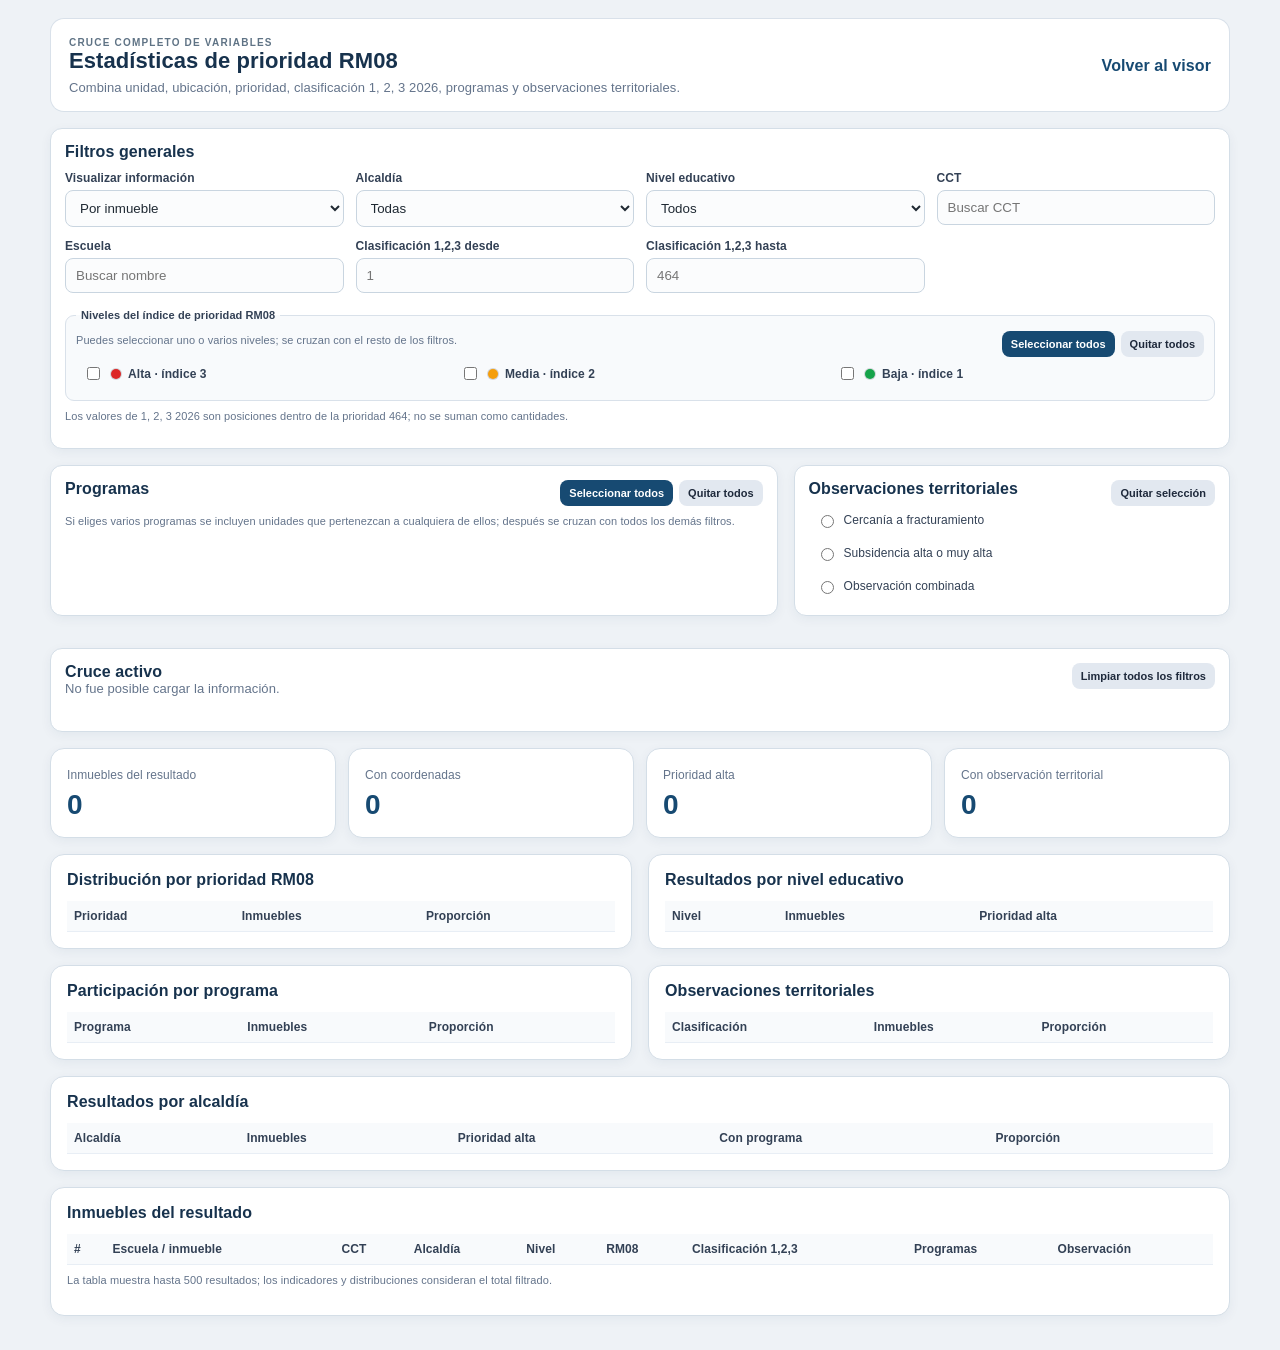
==== estadisticas.html @ 89cff3e4 "Visor_Indice_Prioridad_RM08_Infraestructura_CDMX" ====
<!doctype html>
<html lang="es">
<head>
  <meta charset="utf-8">
  <meta name="viewport" content="width=device-width, initial-scale=1">
  <title>Estadísticas | Prioridad de atención RM08</title>
  <link rel="stylesheet" href="style.css?v=20260831-rm08">
</head>
<body class="stats-page">
  <main class="stats-container">
    <header class="stats-header">
      <div><span class="eyebrow">Cruce completo de variables</span><h1>Estadísticas de prioridad RM08</h1><p>Combina unidad, ubicación, prioridad, clasificación 1, 2, 3 2026, programas y observaciones territoriales.</p></div>
      <a href="index.html">Volver al visor</a>
    </header>

    <section class="stats-filter-panel">
      <h2>Filtros generales</h2>
      <div class="stats-filter-grid">
        <div><label for="stViewMode">Visualizar información</label><select id="stViewMode"><option value="inmueble">Por inmueble</option><option value="cct">Por CCT</option></select></div>
        <div><label for="stAlcaldia">Alcaldía</label><select id="stAlcaldia"><option value="">Todas</option></select></div>
        <div><label for="stNivel">Nivel educativo</label><select id="stNivel"><option value="">Todos</option></select></div>
        <div><label for="stCCT">CCT</label><input id="stCCT" type="search" placeholder="Buscar CCT"></div>
        <div><label for="stNombre">Escuela</label><input id="stNombre" type="search" placeholder="Buscar nombre"></div>
        <div><label for="stRankMin">Clasificación 1,2,3 desde</label><input id="stRankMin" type="number" min="1" max="464" placeholder="1"></div>
        <div><label for="stRankMax">Clasificación 1,2,3 hasta</label><input id="stRankMax" type="number" min="1" max="464" placeholder="464"></div>
      </div>
      <fieldset class="priority-fieldset stats-priority-fieldset">
        <legend>Niveles del índice de prioridad RM08</legend>
        <div class="stats-panel-head"><p class="stats-help">Puedes seleccionar uno o varios niveles; se cruzan con el resto de los filtros.</p><div class="stats-mini-actions"><button id="stAllPriorities" type="button">Seleccionar todos</button><button id="stClearPriorities" type="button" class="secondary">Quitar todos</button></div></div>
        <div id="stPriorityFilters" class="priority-filter-grid stats-priority-grid">
          <label><input type="checkbox" value="ALTA"><span><i class="priority-dot dot-alta"></i>Alta · índice 3</span></label>
          <label><input type="checkbox" value="MEDIA"><span><i class="priority-dot dot-media"></i>Media · índice 2</span></label>
          <label><input type="checkbox" value="BAJA"><span><i class="priority-dot dot-baja"></i>Baja · índice 1</span></label>
        </div>
      </fieldset>
      <p class="stats-help">Los valores de 1, 2, 3 2026 son posiciones dentro de la prioridad 464; no se suman como cantidades.</p>
    </section>

    <section class="stats-theme-grid">
      <div class="stats-filter-panel">
        <div class="stats-panel-head"><h2>Programas</h2><div class="stats-mini-actions"><button id="stAllPrograms" type="button">Seleccionar todos</button><button id="stClearPrograms" type="button" class="secondary">Quitar todos</button></div></div>
        <p class="stats-help">Si eliges varios programas se incluyen unidades que pertenezcan a cualquiera de ellos; después se cruzan con todos los demás filtros.</p>
        <div id="stPrograms" class="stats-check-grid"></div>
      </div>
      <div class="stats-filter-panel">
        <div class="stats-panel-head"><h2>Observaciones territoriales</h2><button id="stClearRisk" type="button" class="secondary">Quitar selección</button></div>
        <div class="stats-risk-list">
          <label><input type="radio" name="stRisk" value="obs_fractura"><span>Cercanía a fracturamiento</span></label>
          <label><input type="radio" name="stRisk" value="obs_subsidencia"><span>Subsidencia alta o muy alta</span></label>
          <label><input type="radio" name="stRisk" value="obs_combinada"><span>Observación combinada</span></label>
        </div>
      </div>
    </section>

    <section class="stats-filter-panel">
      <div class="stats-panel-head"><div><h2>Cruce activo</h2><p id="statsContext" class="stats-context">Sin filtros temáticos.</p></div><button id="stLimpiar" type="button" class="secondary">Limpiar todos los filtros</button></div>
      <div id="statsTags" class="popup-flags"></div>
    </section>

    <section class="cards">
      <div class="card"><span id="stTotalLabel">Inmuebles del resultado</span><strong id="stTotal">0</strong></div>
      <div class="card"><span>Con coordenadas</span><strong id="stMapped">0</strong></div>
      <div class="card"><span>Prioridad alta</span><strong id="stHigh">0</strong></div>
      <div class="card"><span>Con observación territorial</span><strong id="stTerritorial">0</strong></div>
    </section>

    <section class="grid-two">
      <div class="table-panel"><h2>Distribución por prioridad RM08</h2><table><thead><tr><th>Prioridad</th><th id="stDistributionUnit">Inmuebles</th><th>Proporción</th></tr></thead><tbody id="tablaDistribucion"></tbody></table></div>
      <div class="table-panel"><h2>Resultados por nivel educativo</h2><table><thead><tr><th>Nivel</th><th id="stLevelUnit">Inmuebles</th><th>Prioridad alta</th></tr></thead><tbody id="tablaNivel"></tbody></table></div>
    </section>
    <section class="grid-two">
      <div class="table-panel"><h2>Participación por programa</h2><table><thead><tr><th>Programa</th><th id="stProgramUnit">Inmuebles</th><th>Proporción</th></tr></thead><tbody id="tablaProgramas"></tbody></table></div>
      <div class="table-panel"><h2>Observaciones territoriales</h2><table><thead><tr><th>Clasificación</th><th id="stRiskUnit">Inmuebles</th><th>Proporción</th></tr></thead><tbody id="tablaRiesgos"></tbody></table></div>
    </section>
    <section class="table-panel"><h2>Resultados por alcaldía</h2><table><thead><tr><th>Alcaldía</th><th id="stAlcaldiaUnit">Inmuebles</th><th>Prioridad alta</th><th>Con programa</th><th>Proporción</th></tr></thead><tbody id="tablaAlcaldia"></tbody></table></section>
    <section class="table-panel"><h2 id="stRankingTitle">Inmuebles del resultado</h2><table><thead><tr><th>#</th><th>Escuela / inmueble</th><th>CCT</th><th>Alcaldía</th><th>Nivel</th><th>RM08</th><th>Clasificación 1,2,3</th><th>Programas</th><th>Observación</th></tr></thead><tbody id="tablaRanking"></tbody></table><p class="stats-table-note">La tabla muestra hasta 500 resultados; los indicadores y distribuciones consideran el total filtrado.</p></section>
  </main>
  <script src="estadisticas.js?v=20260831-rm08"></script>
</body>
</html>
---- style.css ----
:root{
  --bg:#eef2f6;
  --panel:#ffffff;
  --text:#1f2933;
  --muted:#64748b;
  --border:#d9e1ea;
  --primary:#174a72;
  --primary-dark:#0f3554;
  --shadow:0 8px 24px rgba(15,23,42,.12);
}

*{box-sizing:border-box}

body{margin:0;font-family:Inter,"Segoe UI",Roboto,Arial,sans-serif;color:var(--text);background:var(--bg);letter-spacing:.005em}

.topbar{min-height:88px;padding:14px 24px;background:linear-gradient(135deg,#fff 0%,#f5f8fb 100%);border-bottom:1px solid #cbd7e3;display:flex;justify-content:space-between;align-items:center;gap:22px;z-index:1000;position:relative;box-shadow:0 2px 10px rgba(15,53,84,.06)}
.topbar h1{margin:2px 0 0;font-size:21px;font-weight:750;color:#123958;letter-spacing:-.015em}
.topbar p{margin:5px 0 0;font-size:12.5px;color:#52677a;max-width:800px;line-height:1.45}
.topbar a{color:var(--primary);text-decoration:none;font-size:14px;font-weight:700;border:1px solid var(--border);border-radius:8px;padding:8px 12px;background:#fff}

.layout{height:calc(100vh - 88px);display:grid;grid-template-columns:340px 1fr;transition:grid-template-columns .2s ease}
.layout.sidebar-collapsed{grid-template-columns:0 1fr}
.sidebar{overflow:auto;padding:14px;border-right:1px solid var(--border);background:#eef3f7;transition:transform .2s ease;z-index:900}
.layout.sidebar-collapsed .sidebar{transform:translateX(-100%);padding:0;border-right:0;overflow:hidden}

.sidebar-head{display:flex;justify-content:space-between;align-items:center;margin-bottom:12px;color:#17324d;font-size:14px}
.icon-button{width:30px;height:30px;padding:0;border-radius:8px;background:#dce7f0;color:#17324d;font-size:20px;line-height:1}
.icon-button:hover{background:#cbd9e5}
.show-sidebar{position:absolute;left:12px;top:90px;z-index:950;background:#fff;color:#17324d;border:1px solid var(--border);box-shadow:var(--shadow)}
.hidden{display:none!important}

.panel{background:var(--panel);border:1px solid var(--border);border-radius:12px;padding:14px;margin-bottom:14px;box-shadow:0 1px 3px rgba(15,23,42,.04)}
.panel h2{margin:0 0 12px;font-size:15px;color:#17324d}
label{display:block;margin:11px 0 5px;font-size:12px;font-weight:700;color:#334155}
select,input{width:100%;padding:9px 10px;border:1px solid var(--border);border-radius:8px;background:#fff;color:var(--text)}
button{border:0;border-radius:8px;padding:9px 12px;background:var(--primary);color:#fff;font-weight:700;cursor:pointer}
button:hover{background:var(--primary-dark)}
button.secondary{background:#e2e8f0;color:#1e293b}
.buttons{display:flex;gap:8px;margin-top:12px}.buttons button{flex:1}
.hint{margin:0 0 10px;color:var(--muted);font-size:12px;line-height:1.35}

.checklist{max-height:265px;overflow:auto;border:1px solid var(--border);border-radius:8px;padding:8px}
.checklist label{display:flex;align-items:center;gap:8px;margin:0;padding:7px 4px;font-weight:400;font-size:13px;border-bottom:1px solid #eef2f7}
.checklist label:last-child{border-bottom:0}.checklist input{width:auto}

.collapse-title{width:100%;display:flex;justify-content:space-between;align-items:center;background:#f8fafc;color:#17324d;border:1px solid var(--border);padding:10px 12px}
.collapse-title:hover{background:#eef3f7}
.collapsible-body{padding-top:12px}
.inline-check{display:flex;align-items:center;gap:8px;margin:8px 0;font-size:13px;font-weight:500}.inline-check input{width:auto}

.kpis{display:grid;grid-template-columns:repeat(3,1fr);gap:8px}
.kpis div{border:1px solid var(--border);border-radius:10px;padding:8px;text-align:center;background:#f8fafc}
.kpis strong{display:block;font-size:20px;color:var(--primary)}.kpis span{font-size:11px;color:var(--muted)}

.maparea{position:relative;min-width:0;overflow:hidden}#map{height:100%;width:100%}
.legend{position:absolute;left:14px;bottom:18px;background:#fff;border:1px solid var(--border);border-radius:10px;padding:10px;box-shadow:var(--shadow);z-index:800;min-width:190px;font-size:12px}
.extra-legend{bottom:188px;min-width:210px}
.legend-head{display:flex;align-items:center;justify-content:space-between;gap:10px;margin-bottom:8px}.legend button{width:24px;height:24px;padding:0;line-height:24px;border-radius:6px}
.swatch{display:inline-block;width:12px;height:12px;border-radius:50%;margin-right:7px;border:1px solid rgba(0,0,0,.18)}.swatch.square{border-radius:2px}
.c-muy-baja{background:#2ca25f}.c-baja{background:#a1d99b}.c-media{background:#ffd166}.c-alta{background:#f97316}.c-muy-alta{background:#dc2626}
.s-muy-bajo{background:#006837}.s-bajo{background:#78c679}.s-medio{background:#ffd166}.s-alto{background:#f97316}.s-muy-alto{background:#dc2626}

.detail-panel{position:absolute;right:16px;top:16px;width:360px;max-width:calc(100% - 32px);max-height:calc(100% - 32px);overflow:auto;background:#fff;border:1px solid var(--border);border-radius:14px;padding:16px;box-shadow:var(--shadow);z-index:850;transform:translateX(410px);transition:.22s ease}.detail-panel.open{transform:translateX(0)}
.detail-panel .close{position:absolute;right:10px;top:10px;width:28px;height:28px;padding:0;background:#e2e8f0;color:#1e293b}.detail-panel h2{font-size:17px;margin:4px 34px 12px 0;color:#17324d}
.detail-content dl{display:grid;grid-template-columns:120px 1fr;gap:7px 10px;margin:0 0 14px;font-size:13px}.detail-content dt{font-weight:700;color:#334155}.detail-content dd{margin:0;color:#1f2933}.detail-content h3{font-size:14px;margin:14px 0 6px;color:#17324d}.detail-content p{font-size:13px;line-height:1.4;margin:0 0 8px}
.badge{display:inline-block;padding:4px 8px;border-radius:999px;font-size:12px;font-weight:700;color:#172033}.badge.muy-baja{background:#c7e9d0}.badge.baja{background:#d9f0d3}.badge.media{background:#fff1b8}.badge.alta{background:#fed7aa}.badge.muy-alta{background:#fecaca}
.need-list{margin:8px 0 0;padding-left:18px;font-size:13px}.need-list li{margin:4px 0}
.popup-title{font-weight:700;color:#17324d;margin-bottom:4px}.popup-meta{font-size:12px;color:#475569}.popup-details{margin-top:8px;font-size:12px}
.summary-marker{border-radius:50%;background:rgba(31,78,121,.88);color:#fff;display:flex;align-items:center;justify-content:center;border:2px solid #fff;box-shadow:0 2px 8px rgba(15,23,42,.25);font-weight:700}
.fracture-tooltip{font-size:12px;color:#17324d;font-weight:700;background:#fff;border:1px solid var(--border);box-shadow:0 2px 8px rgba(15,23,42,.12)}
.leaflet-control-layers{border-radius:10px!important;border:1px solid var(--border)!important;box-shadow:var(--shadow)!important;margin-bottom:18px!important;margin-right:18px!important}

.stats-page{min-height:100vh;padding:18px}.stats-container{max-width:1180px;margin:0 auto}.stats-header{background:#fff;border:1px solid var(--border);border-radius:14px;padding:18px;margin-bottom:16px;display:flex;justify-content:space-between;gap:14px;align-items:center}.stats-header h1{margin:0;font-size:22px;color:#17324d}.stats-header p{margin:6px 0 0;color:var(--muted);font-size:13px}.stats-header a{color:var(--primary);font-weight:700;text-decoration:none}.cards{display:grid;grid-template-columns:repeat(4,1fr);gap:12px;margin-bottom:16px}.card{background:#fff;border:1px solid var(--border);border-radius:14px;padding:16px}.card span{font-size:12px;color:var(--muted)}.card strong{display:block;font-size:28px;color:var(--primary);margin-top:6px}.grid-two{display:grid;grid-template-columns:1fr 1fr;gap:16px}.table-panel{background:#fff;border:1px solid var(--border);border-radius:14px;padding:16px;margin-bottom:16px;overflow:auto}.table-panel h2{margin:0 0 12px;font-size:16px;color:#17324d}table{width:100%;border-collapse:collapse;font-size:13px}th,td{border-bottom:1px solid #e8eef5;padding:8px 7px;text-align:left}th{color:#334155;background:#f8fafc;font-size:12px}.bar{height:10px;background:#e2e8f0;border-radius:999px;overflow:hidden;min-width:80px}.bar span{display:block;height:100%;background:#1f4e79}

@media (max-width:900px){
  .topbar{height:auto;min-height:72px;align-items:flex-start;flex-direction:column}.layout{height:auto;grid-template-columns:1fr}.layout.sidebar-collapsed{grid-template-columns:1fr}.layout.sidebar-collapsed .sidebar{display:none}.sidebar{max-height:none;border-right:0;border-bottom:1px solid var(--border)}.show-sidebar{top:96px}.maparea{height:70vh}.detail-panel{width:auto;left:12px;right:12px;top:auto;bottom:12px;max-height:58%;transform:translateY(110%)}.detail-panel.open{transform:translateY(0)}.legend{left:10px;bottom:10px}.extra-legend{bottom:180px}.cards,.grid-two{grid-template-columns:1fr}
}
.mode-button{width:100%;margin-top:8px;background:#e2e8f0;color:#17324d}.mode-button.active{background:var(--primary);color:#fff}.soft-rule{border:0;border-top:1px solid var(--border);margin:10px 0}.dynamic-kpis{grid-template-columns:repeat(2,1fr)}.popup-flags{margin-top:7px}.mini-tag{display:inline-block;padding:3px 6px;border-radius:999px;font-size:10px;font-weight:700;margin-right:4px}.mini-tag.blue{background:#dbeafe;color:#1d4ed8}.mini-tag.purple{background:#ede9fe;color:#6d28d9}.detail-tabs{display:flex;gap:5px;flex-wrap:wrap;margin-bottom:12px}.tab-btn{padding:7px 9px;background:#e2e8f0;color:#334155;font-size:11px}.tab-btn.active{background:var(--primary);color:#fff}.tab-pane{display:none}.tab-pane.active{display:block}.info-card{border:1px solid var(--border);border-radius:10px;padding:10px;margin:8px 0}.info-card h3{margin-top:0}.blue-card{border-left:4px solid #2563eb}.purple-card{border-left:4px solid #7c3aed}.muted-box,.method-note{background:#f8fafc;border:1px solid var(--border);border-radius:8px;padding:9px;color:var(--muted)}
.nested-filter{margin:6px 0 10px 26px;padding:8px 10px;border-left:3px solid #dbeafe;background:#f8fafc;border-radius:6px}.nested-filter label{margin-top:0}.download-list{display:grid;gap:8px}.download-list a{display:block;padding:9px 10px;border:1px solid var(--border);border-radius:8px;text-decoration:none;color:var(--primary);font-size:12px;font-weight:700;background:#f8fafc}.download-list a:hover{background:#eaf2f8}.observation-card{margin:10px 0;padding:11px;border-left:4px solid #c2410c;background:#fff7ed;border-radius:8px;font-size:13px;line-height:1.45}.observation-card p{margin:5px 0 0}.observation-card.reinforced{border-left-color:#7c3aed;background:#f5f3ff}.summary-marker{cursor:pointer}.stats-filter-panel{background:#fff;border:1px solid var(--border);border-radius:12px;padding:14px;margin:16px 0;box-shadow:0 1px 3px rgba(15,23,42,.04)}.stats-filter-grid{display:grid;grid-template-columns:repeat(4,minmax(160px,1fr));gap:12px}.stats-filter-grid label{margin-top:0}.stats-actions{display:flex;align-items:end;gap:8px}.stats-context{margin:0 0 14px;color:var(--muted);font-size:13px}.empty-row{text-align:center;color:var(--muted);padding:18px!important}@media(max-width:900px){.stats-filter-grid{grid-template-columns:1fr 1fr}}@media(max-width:600px){.stats-filter-grid{grid-template-columns:1fr}}

/* Señales de necesidades que coinciden con apoyos previos */
.mini-tag.warning{background:#fff3cd;color:#8a4b08;border:1px solid #f4c15d}
.support-warning{margin:12px 0;padding:12px;border:1px solid #f4c15d;border-left:5px solid #d97706;border-radius:9px;background:#fff8e6;color:#713f12;font-size:12px;line-height:1.45}
.support-warning p{margin:6px 0}.support-warning ul{margin:7px 0 0;padding-left:18px}
.need-list li{display:flex;align-items:flex-start;justify-content:space-between;gap:10px}
.need-list li.need-with-support{padding:8px;border-radius:7px;background:#fff8e6;border:1px solid #f7d58a}
.support-signal{display:inline-block;flex:0 0 auto;padding:3px 6px;border-radius:999px;background:#fef3c7;color:#92400e;font-size:10px;font-weight:700;white-space:nowrap}
@media(max-width:600px){.need-list li{display:block}.support-signal{margin-top:5px;white-space:normal}}

.mini-tag.teal{background:#ccfbf1;color:#115e59}
.mini-tag.gold{background:#fef3c7;color:#854d0e}
.teal-card{border-left-color:#0f766e}
.gold-card{border-left-color:#ca8a04}
.compact-support{padding:8px 10px;margin:8px 0}

.submenu-clear{
  width:100%;
  margin-top:10px;
  padding:8px 10px;
  border:1px solid #cbd5e1;
  border-radius:8px;
  background:#f8fafc;
  color:#334155;
  font-size:12px;
  font-weight:700;
}
.submenu-clear:hover{
  background:#e2e8f0;
  color:#0f172a;
}


/* Ajustes institucionales de presentación */
.brand-block{display:flex;flex-direction:column;min-width:0}
.eyebrow,.panel-kicker{display:block;color:#5f7385;font-size:10px;font-weight:800;letter-spacing:.12em;text-transform:uppercase}
.topbar nav a{display:inline-flex;align-items:center;min-height:38px;padding:0 14px;border:1px solid #b9c9d8;border-radius:9px;background:#fff;box-shadow:0 1px 2px rgba(15,53,84,.04);transition:.18s ease}
.topbar nav a:hover{border-color:var(--primary);background:#f2f7fb;transform:translateY(-1px)}
.sidebar{background:#f7f9fb}
.sidebar-head{min-height:58px;padding:11px 14px;background:#fff;border-bottom:1px solid #dbe3eb}
.sidebar-head strong{display:block;margin-top:2px;color:#173b58;font-size:14px}
.panel{margin:10px;border-color:#d8e1ea;border-radius:11px;background:#fff;box-shadow:0 1px 3px rgba(15,53,84,.035)}
.panel h2{color:#183e5d;letter-spacing:.005em}
.panel label{color:#405467}
input,select{border-color:#c9d5e0;background:#fbfcfd;transition:border-color .16s,box-shadow .16s}
input:focus,select:focus{outline:none;border-color:#4f7da1;box-shadow:0 0 0 3px rgba(23,74,114,.12);background:#fff}
button{transition:background .16s,border-color .16s,transform .16s,box-shadow .16s}
button:hover{transform:translateY(-1px)}
#btnAplicar,.mode-button.active{box-shadow:0 3px 8px rgba(23,74,114,.18)}
#map{background:#dfe8ef}
.legend{border:1px solid #cbd7e3;box-shadow:0 8px 24px rgba(15,53,84,.13);backdrop-filter:blur(3px)}
.detail-panel{border-left:1px solid #cbd7e3;box-shadow:-10px 0 28px rgba(15,53,84,.13)}
.detail-panel h2{color:#143c5c}
.info-card,.observation-card,.muted-box{box-shadow:0 1px 2px rgba(15,53,84,.035)}
.card,.table-panel,.stats-filter-panel{border-color:#d4dee7;box-shadow:0 3px 12px rgba(15,53,84,.055)}
.stats-header{padding-bottom:16px;border-bottom:1px solid #d7e0e9}
@media(max-width:900px){.topbar{padding:12px 16px}.topbar nav{width:100%}.topbar nav a{justify-content:center;width:100%}}

.problematica-block{margin-top:12px;padding:12px;border-left:4px solid #b91c1c;background:#fff7f7;border-radius:8px}.problematica-block h4{margin:0 0 6px;color:#991b1b;font-size:13px}.problematica-block p{margin:0;line-height:1.5}.red-card{border-left:4px solid #b91c1c}.mini-tag.red{background:#fee2e2;color:#991b1b}


/* Ajustes de interacción: filtros automáticos y controles de zoom */
.buttons.single-action{display:block}
.buttons.single-action .secondary{width:100%}
.leaflet-top.leaflet-right{top:12px;right:12px}
.leaflet-right .leaflet-control-zoom{margin-right:0;margin-top:0;border:1px solid var(--border);border-radius:10px;box-shadow:var(--shadow)}
.leaflet-control-zoom a{color:#17324d!important;background:#fff!important}
.leaflet-control-zoom a:hover{background:#eef4f8!important}
@media(max-width:900px){.leaflet-top.leaflet-right{top:10px;right:10px}}

/* Selección múltiple y cruces temáticos */
.section-actions{display:grid;grid-template-columns:1fr 1fr;gap:7px;margin:9px 0}
.compact-action{padding:7px 8px;font-size:11px;border:1px solid var(--primary)}
.secondary-action{background:#f8fafc;color:#334155;border-color:#cbd5e1}
.secondary-action:hover{background:#e2e8f0;color:#0f172a}
.theme-checklist{display:grid;gap:2px}
.theme-checklist .inline-check{padding:6px 7px;margin:0;border-radius:7px}
.theme-checklist .inline-check:hover{background:#f1f5f9}
.cross-summary{margin:0 0 10px;padding:8px 9px;border-left:3px solid #1f4e79;background:#f2f7fb;border-radius:6px;color:#405467;font-size:11px;line-height:1.4}
.map-status{position:absolute;left:50%;top:18px;z-index:1000;transform:translateX(-50%);padding:10px 14px;border:1px solid #cbd7e3;border-radius:9px;background:rgba(255,255,255,.96);box-shadow:var(--shadow);color:#17324d;font-size:12px;font-weight:700}
.map-status.error{border-color:#fecaca;background:#fff7f7;color:#991b1b}
.info-card dd{overflow-wrap:anywhere}
.legend-body-truncated{max-height:250px;overflow:auto}
@media(max-width:600px){.section-actions{grid-template-columns:1fr}}

/* Notas técnicas, registros CCT y cruces estadísticos */
.technical-layer-block{margin:10px 0;padding:9px 10px;border:1px solid #dbe4ec;border-radius:9px;background:#f8fafc}
.technical-layer-block .inline-check{margin:0}
.technical-note{margin-top:7px;color:#52677a;font-size:11px;line-height:1.45}
.technical-note summary{cursor:pointer;color:#174a72;font-weight:750}
.technical-note p{margin:7px 0 0}
.view-mode-switch{display:grid;grid-template-columns:1fr 1fr;gap:6px;margin:8px 0 12px;padding:4px;border:1px solid #cad6e1;border-radius:9px;background:#eef3f7}
.view-mode-switch label{margin:0;cursor:pointer}
.view-mode-switch input{position:absolute;opacity:0;pointer-events:none}
.view-mode-switch span{display:block;padding:8px 6px;border-radius:6px;text-align:center;color:#52677a;font-size:11px;font-weight:750;transition:.16s ease}
.view-mode-switch input:checked+span{background:#174a72;color:#fff;box-shadow:0 2px 6px rgba(23,74,114,.2)}
.view-mode-switch input:focus-visible+span{outline:3px solid rgba(23,74,114,.2)}
.school-records{margin-top:14px}.records-scroll{overflow:auto;border:1px solid var(--border);border-radius:8px}.school-records table{min-width:470px;font-size:11px}.school-records th,.school-records td{padding:6px}
.stats-theme-grid{display:grid;grid-template-columns:1.25fr .75fr;gap:16px}.stats-theme-grid .stats-filter-panel{margin:0 0 16px}
.stats-filter-panel h2{margin:0 0 10px;font-size:16px;color:#17324d}.stats-panel-head{display:flex;align-items:flex-start;justify-content:space-between;gap:14px}.stats-panel-head h2{margin:0}
.stats-mini-actions{display:flex;gap:6px;flex-wrap:wrap;justify-content:flex-end}.stats-mini-actions button,.stats-panel-head>button{padding:7px 9px;font-size:11px}
.stats-help,.stats-table-note{margin:8px 0 10px;color:var(--muted);font-size:11px;line-height:1.4}
.stats-check-grid{display:grid;grid-template-columns:repeat(2,minmax(150px,1fr));gap:3px 9px;max-height:290px;overflow:auto;padding:4px}
.stats-check-grid label,.stats-risk-grid label{display:flex;align-items:flex-start;gap:7px;margin:0;padding:6px;border-radius:7px;font-weight:500;line-height:1.3}
.stats-check-grid label:hover,.stats-risk-grid label:hover{background:#f1f5f9}.stats-check-grid input,.stats-risk-grid input{width:auto;margin-top:2px}
.stats-risk-grid{display:grid;grid-template-columns:repeat(3,1fr);gap:8px;margin-top:10px}.stats-full-actions{display:flex;justify-content:flex-end;margin-top:12px}.stats-full-actions button{min-width:210px}
@media(max-width:900px){.stats-theme-grid{grid-template-columns:1fr}.stats-risk-grid{grid-template-columns:1fr}.stats-panel-head{align-items:stretch;flex-direction:column}.stats-mini-actions{justify-content:flex-start}}
@media(max-width:600px){.stats-check-grid{grid-template-columns:1fr}.stats-mini-actions button{flex:1}.stats-full-actions button{width:100%}}

/* Visor RM08 */
.top-actions{display:flex;align-items:center;gap:8px;flex-wrap:wrap;justify-content:flex-end}
.header-button{display:inline-flex;align-items:center;min-height:38px;padding:0 14px;border:1px solid #b9c9d8;border-radius:9px;background:#fff;color:var(--primary);box-shadow:0 1px 2px rgba(15,53,84,.04)}
.header-button:hover{border-color:var(--primary);background:#f2f7fb;color:var(--primary-dark)}
.rank-fieldset{margin:14px 0 0;padding:10px;border:1px solid var(--border);border-radius:9px;background:#f8fafc}
.rank-fieldset legend{padding:0 5px;color:#334155;font-size:11px;font-weight:800}
.rank-range{display:grid;grid-template-columns:1fr 1fr;gap:8px}.rank-range label{margin-top:0}
.rank-fieldset p,.coverage-note{margin:7px 0 0;color:var(--muted);font-size:10.5px;line-height:1.4}
.program-dot{display:inline-block;width:9px;height:9px;margin-right:7px;border-radius:50%;background:var(--program-color);vertical-align:middle;box-shadow:0 0 0 1px rgba(15,23,42,.12)}
.priority-fieldset{margin:14px 0 0;padding:10px;border:1px solid var(--border);border-radius:9px;background:#f8fafc}
.priority-fieldset legend{padding:0 5px;color:#334155;font-size:11px;font-weight:800}
.priority-filter-grid{display:grid;grid-template-columns:1fr;gap:3px}
.priority-filter-grid label{display:flex;align-items:center;gap:8px;margin:0;padding:7px;border-radius:7px;font-size:12px;font-weight:650;cursor:pointer}
.priority-filter-grid label:hover{background:#eef3f7}.priority-filter-grid input{width:auto}
.priority-dot{display:inline-block;width:10px;height:10px;margin-right:7px;border-radius:50%;vertical-align:middle;box-shadow:0 0 0 1px rgba(15,23,42,.16)}
.dot-alta{background:#dc2626}.dot-media{background:#f59e0b}.dot-baja{background:#16a34a}
.stats-priority-fieldset{margin-top:16px}.stats-priority-grid{grid-template-columns:repeat(3,minmax(150px,1fr))}.stats-priority-fieldset .stats-help{margin:2px 0}
.theme-checklist small{color:var(--muted);font-weight:500}
.c-sin-dato{background:#64748b}
.detail-panel{width:430px}
.tab-count{display:inline-block;min-width:18px;padding:1px 5px;border-radius:999px;background:rgba(255,255,255,.7);color:#334155;font-size:9px}
.tab-btn.active .tab-count{background:rgba(255,255,255,.2);color:#fff}
.priority-card{display:grid;grid-template-columns:1fr auto;gap:4px 10px;margin:8px 0 14px;padding:12px;border-left:5px solid #64748b;border-radius:9px;background:#f8fafc}
.priority-card span{grid-column:1/-1;color:var(--muted);font-size:11px}.priority-card strong{font-size:20px}.priority-card em{font-size:12px;font-style:normal;font-weight:800;align-self:center}
.priority-card.priority-alta{border-color:#dc2626;background:#fef2f2}.priority-card.priority-media{border-color:#f59e0b;background:#fffbeb}.priority-card.priority-baja{border-color:#16a34a;background:#f0fdf4}
.source-details,.program-record{margin:9px 0;border:1px solid var(--border);border-radius:9px;background:#fff;overflow:hidden}
.program-record{border-left:4px solid var(--program-color)}
.source-details summary,.program-record summary{padding:10px 11px;cursor:pointer;background:#f8fafc;color:#17324d;font-size:12px;font-weight:800}
.source-details[open] summary,.program-record[open] summary{border-bottom:1px solid var(--border)}
.field-table{min-width:100%;font-size:11px}.field-table th{width:44%;vertical-align:top;background:#f8fafc;color:#405467}.field-table td{overflow-wrap:anywhere;white-space:normal}
.priority-pill{display:inline-block;min-width:76px;padding:3px 7px;border-radius:999px;text-align:center;font-size:10px;font-weight:800;background:#e2e8f0}.priority-pill.p-alta{background:#fee2e2;color:#991b1b}.priority-pill.p-media{background:#fef3c7;color:#92400e}.priority-pill.p-baja{background:#dcfce7;color:#166534}
.stats-risk-list{display:grid;gap:4px}.stats-risk-list label{display:flex;gap:7px;align-items:flex-start;margin:0;padding:7px;border-radius:7px;font-weight:500}.stats-risk-list label:hover{background:#f1f5f9}.stats-risk-list input{width:auto;margin-top:2px}
.table-panel small{color:var(--muted)}
body.is-fullscreen .layout{height:calc(100vh - 88px)}
body.is-fullscreen .topbar{position:relative}

@media(max-width:900px){
  .top-actions{width:100%;display:grid;grid-template-columns:1fr 1fr}.top-actions a,.top-actions button{width:100%;justify-content:center}
  .detail-panel{width:auto}
}
@media(max-width:560px){.top-actions{grid-template-columns:1fr}.rank-range{grid-template-columns:1fr}}
@media(max-width:700px){.stats-priority-grid{grid-template-columns:1fr}}
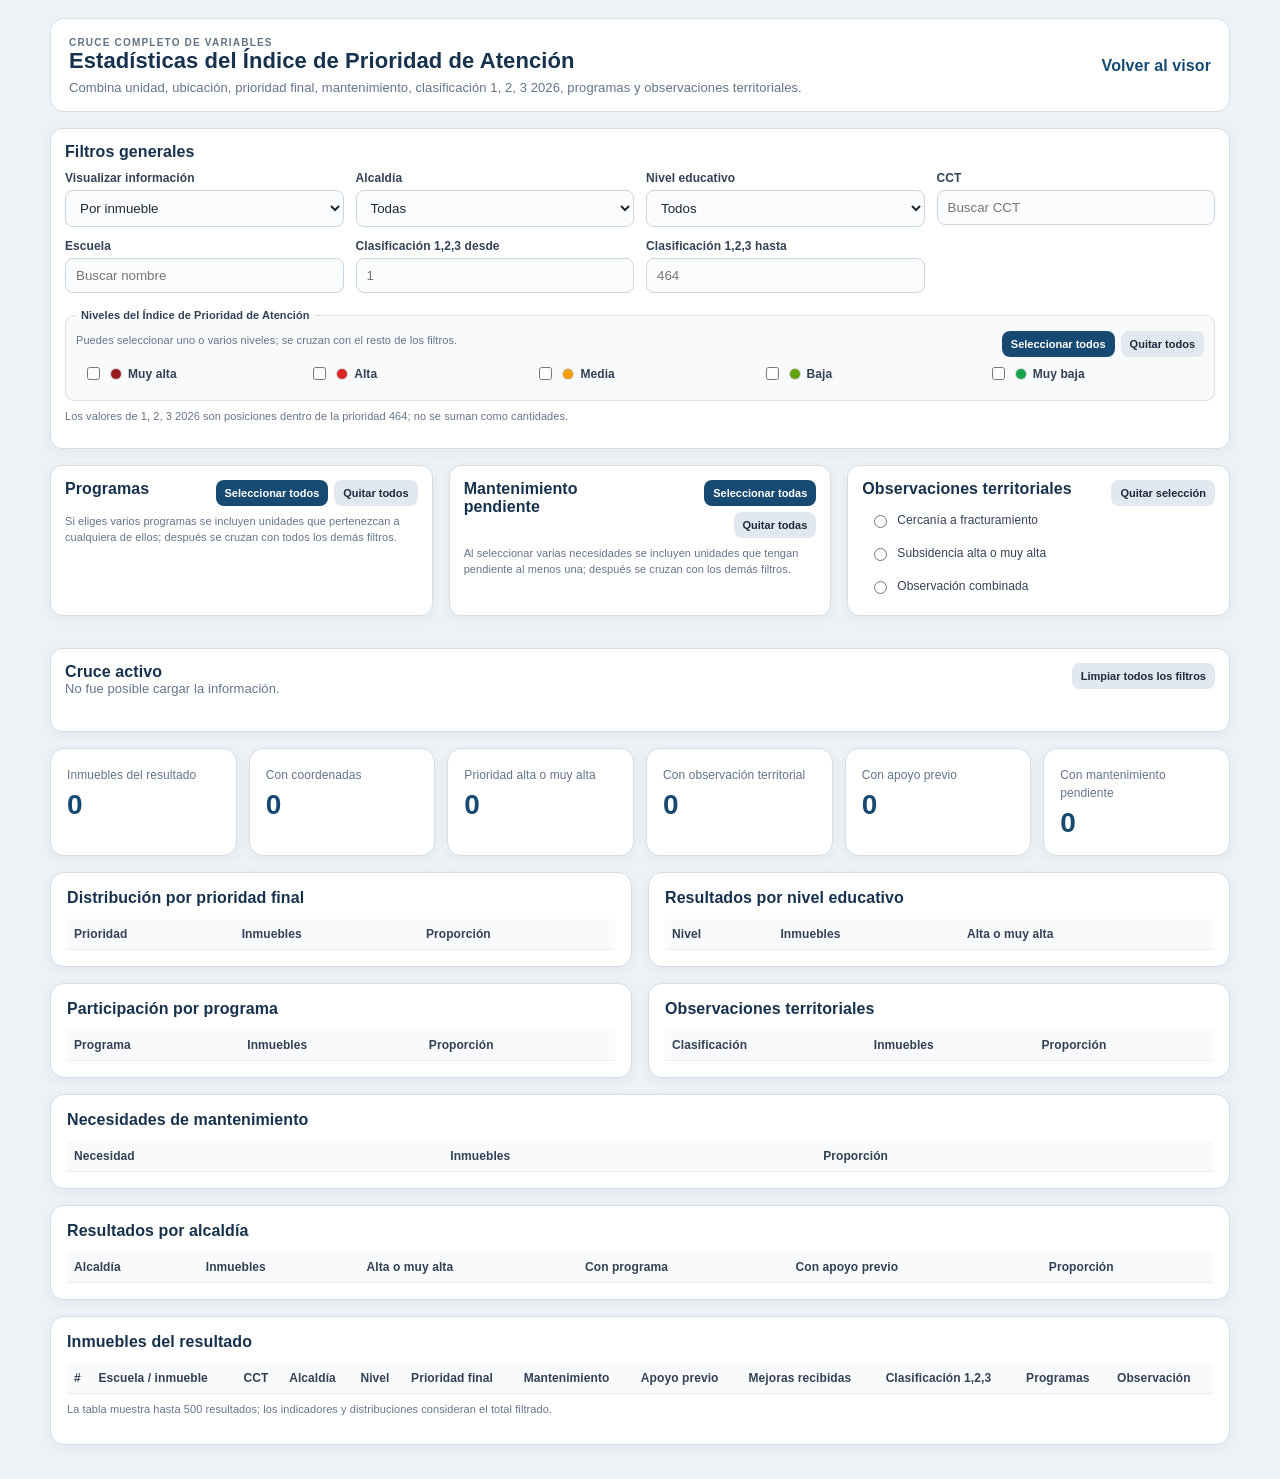
==== commit 7a0d877c: "Visor_Indice_Prioridad_Infraestructura_CDMX_Actu" ====
--- a/estadisticas.html
+++ b/estadisticas.html
@@ -3,13 +3,13 @@
 <head>
   <meta charset="utf-8">
   <meta name="viewport" content="width=device-width, initial-scale=1">
-  <title>Estadísticas | Prioridad de atención RM08</title>
-  <link rel="stylesheet" href="style.css?v=20260831-rm08">
+  <title>Estadísticas | Índice de Prioridad de Atención</title>
+  <link rel="stylesheet" href="style.css?v=20260901-ipa">
 </head>
 <body class="stats-page">
   <main class="stats-container">
     <header class="stats-header">
-      <div><span class="eyebrow">Cruce completo de variables</span><h1>Estadísticas de prioridad RM08</h1><p>Combina unidad, ubicación, prioridad, clasificación 1, 2, 3 2026, programas y observaciones territoriales.</p></div>
+      <div><span class="eyebrow">Cruce completo de variables</span><h1>Estadísticas del Índice de Prioridad de Atención</h1><p>Combina unidad, ubicación, prioridad final, mantenimiento, clasificación 1, 2, 3 2026, programas y observaciones territoriales.</p></div>
       <a href="index.html">Volver al visor</a>
     </header>
 
@@ -25,12 +25,14 @@
         <div><label for="stRankMax">Clasificación 1,2,3 hasta</label><input id="stRankMax" type="number" min="1" max="464" placeholder="464"></div>
       </div>
       <fieldset class="priority-fieldset stats-priority-fieldset">
-        <legend>Niveles del índice de prioridad RM08</legend>
+        <legend>Niveles del Índice de Prioridad de Atención</legend>
         <div class="stats-panel-head"><p class="stats-help">Puedes seleccionar uno o varios niveles; se cruzan con el resto de los filtros.</p><div class="stats-mini-actions"><button id="stAllPriorities" type="button">Seleccionar todos</button><button id="stClearPriorities" type="button" class="secondary">Quitar todos</button></div></div>
         <div id="stPriorityFilters" class="priority-filter-grid stats-priority-grid">
-          <label><input type="checkbox" value="ALTA"><span><i class="priority-dot dot-alta"></i>Alta · índice 3</span></label>
-          <label><input type="checkbox" value="MEDIA"><span><i class="priority-dot dot-media"></i>Media · índice 2</span></label>
-          <label><input type="checkbox" value="BAJA"><span><i class="priority-dot dot-baja"></i>Baja · índice 1</span></label>
+          <label><input type="checkbox" value="Muy alta"><span><i class="priority-dot dot-muy-alta"></i>Muy alta</span></label>
+          <label><input type="checkbox" value="Alta"><span><i class="priority-dot dot-alta"></i>Alta</span></label>
+          <label><input type="checkbox" value="Media"><span><i class="priority-dot dot-media"></i>Media</span></label>
+          <label><input type="checkbox" value="Baja"><span><i class="priority-dot dot-baja"></i>Baja</span></label>
+          <label><input type="checkbox" value="Muy baja"><span><i class="priority-dot dot-muy-baja"></i>Muy baja</span></label>
         </div>
       </fieldset>
       <p class="stats-help">Los valores de 1, 2, 3 2026 son posiciones dentro de la prioridad 464; no se suman como cantidades.</p>
@@ -41,6 +43,11 @@
         <div class="stats-panel-head"><h2>Programas</h2><div class="stats-mini-actions"><button id="stAllPrograms" type="button">Seleccionar todos</button><button id="stClearPrograms" type="button" class="secondary">Quitar todos</button></div></div>
         <p class="stats-help">Si eliges varios programas se incluyen unidades que pertenezcan a cualquiera de ellos; después se cruzan con todos los demás filtros.</p>
         <div id="stPrograms" class="stats-check-grid"></div>
+      </div>
+      <div class="stats-filter-panel">
+        <div class="stats-panel-head"><h2>Mantenimiento pendiente</h2><div class="stats-mini-actions"><button id="stAllMaintenance" type="button">Seleccionar todas</button><button id="stClearMaintenance" type="button" class="secondary">Quitar todas</button></div></div>
+        <p class="stats-help">Al seleccionar varias necesidades se incluyen unidades que tengan pendiente al menos una; después se cruzan con los demás filtros.</p>
+        <div id="stMaintenance" class="stats-check-grid"></div>
       </div>
       <div class="stats-filter-panel">
         <div class="stats-panel-head"><h2>Observaciones territoriales</h2><button id="stClearRisk" type="button" class="secondary">Quitar selección</button></div>
@@ -60,21 +67,24 @@
     <section class="cards">
       <div class="card"><span id="stTotalLabel">Inmuebles del resultado</span><strong id="stTotal">0</strong></div>
       <div class="card"><span>Con coordenadas</span><strong id="stMapped">0</strong></div>
-      <div class="card"><span>Prioridad alta</span><strong id="stHigh">0</strong></div>
+      <div class="card"><span>Prioridad alta o muy alta</span><strong id="stHigh">0</strong></div>
       <div class="card"><span>Con observación territorial</span><strong id="stTerritorial">0</strong></div>
+      <div class="card"><span>Con apoyo previo</span><strong id="stSupport">0</strong></div>
+      <div class="card"><span>Con mantenimiento pendiente</span><strong id="stMaintenancePending">0</strong></div>
     </section>
 
     <section class="grid-two">
-      <div class="table-panel"><h2>Distribución por prioridad RM08</h2><table><thead><tr><th>Prioridad</th><th id="stDistributionUnit">Inmuebles</th><th>Proporción</th></tr></thead><tbody id="tablaDistribucion"></tbody></table></div>
-      <div class="table-panel"><h2>Resultados por nivel educativo</h2><table><thead><tr><th>Nivel</th><th id="stLevelUnit">Inmuebles</th><th>Prioridad alta</th></tr></thead><tbody id="tablaNivel"></tbody></table></div>
+      <div class="table-panel"><h2>Distribución por prioridad final</h2><table><thead><tr><th>Prioridad</th><th id="stDistributionUnit">Inmuebles</th><th>Proporción</th></tr></thead><tbody id="tablaDistribucion"></tbody></table></div>
+      <div class="table-panel"><h2>Resultados por nivel educativo</h2><table><thead><tr><th>Nivel</th><th id="stLevelUnit">Inmuebles</th><th>Alta o muy alta</th></tr></thead><tbody id="tablaNivel"></tbody></table></div>
     </section>
     <section class="grid-two">
       <div class="table-panel"><h2>Participación por programa</h2><table><thead><tr><th>Programa</th><th id="stProgramUnit">Inmuebles</th><th>Proporción</th></tr></thead><tbody id="tablaProgramas"></tbody></table></div>
       <div class="table-panel"><h2>Observaciones territoriales</h2><table><thead><tr><th>Clasificación</th><th id="stRiskUnit">Inmuebles</th><th>Proporción</th></tr></thead><tbody id="tablaRiesgos"></tbody></table></div>
     </section>
-    <section class="table-panel"><h2>Resultados por alcaldía</h2><table><thead><tr><th>Alcaldía</th><th id="stAlcaldiaUnit">Inmuebles</th><th>Prioridad alta</th><th>Con programa</th><th>Proporción</th></tr></thead><tbody id="tablaAlcaldia"></tbody></table></section>
-    <section class="table-panel"><h2 id="stRankingTitle">Inmuebles del resultado</h2><table><thead><tr><th>#</th><th>Escuela / inmueble</th><th>CCT</th><th>Alcaldía</th><th>Nivel</th><th>RM08</th><th>Clasificación 1,2,3</th><th>Programas</th><th>Observación</th></tr></thead><tbody id="tablaRanking"></tbody></table><p class="stats-table-note">La tabla muestra hasta 500 resultados; los indicadores y distribuciones consideran el total filtrado.</p></section>
+    <section class="table-panel"><h2>Necesidades de mantenimiento</h2><table><thead><tr><th>Necesidad</th><th id="stMaintenanceUnit">Inmuebles</th><th>Proporción</th></tr></thead><tbody id="tablaMantenimiento"></tbody></table></section>
+    <section class="table-panel"><h2>Resultados por alcaldía</h2><table><thead><tr><th>Alcaldía</th><th id="stAlcaldiaUnit">Inmuebles</th><th>Alta o muy alta</th><th>Con programa</th><th>Con apoyo previo</th><th>Proporción</th></tr></thead><tbody id="tablaAlcaldia"></tbody></table></section>
+    <section class="table-panel"><h2 id="stRankingTitle">Inmuebles del resultado</h2><table><thead><tr><th>#</th><th>Escuela / inmueble</th><th>CCT</th><th>Alcaldía</th><th>Nivel</th><th>Prioridad final</th><th>Mantenimiento</th><th>Apoyo previo</th><th>Mejoras recibidas</th><th>Clasificación 1,2,3</th><th>Programas</th><th>Observación</th></tr></thead><tbody id="tablaRanking"></tbody></table><p class="stats-table-note">La tabla muestra hasta 500 resultados; los indicadores y distribuciones consideran el total filtrado.</p></section>
   </main>
-  <script src="estadisticas.js?v=20260831-rm08"></script>
+  <script src="estadisticas.js?v=20260901-ipa2"></script>
 </body>
 </html>
--- a/style.css
+++ b/style.css
@@ -201,7 +201,7 @@
 .priority-filter-grid label{display:flex;align-items:center;gap:8px;margin:0;padding:7px;border-radius:7px;font-size:12px;font-weight:650;cursor:pointer}
 .priority-filter-grid label:hover{background:#eef3f7}.priority-filter-grid input{width:auto}
 .priority-dot{display:inline-block;width:10px;height:10px;margin-right:7px;border-radius:50%;vertical-align:middle;box-shadow:0 0 0 1px rgba(15,23,42,.16)}
-.dot-alta{background:#dc2626}.dot-media{background:#f59e0b}.dot-baja{background:#16a34a}
+.dot-muy-alta{background:#991b1b}.dot-alta{background:#dc2626}.dot-media{background:#f59e0b}.dot-baja{background:#65a30d}.dot-muy-baja{background:#16a34a}
 .stats-priority-fieldset{margin-top:16px}.stats-priority-grid{grid-template-columns:repeat(3,minmax(150px,1fr))}.stats-priority-fieldset .stats-help{margin:2px 0}
 .theme-checklist small{color:var(--muted);font-weight:500}
 .c-sin-dato{background:#64748b}
@@ -210,13 +210,13 @@
 .tab-btn.active .tab-count{background:rgba(255,255,255,.2);color:#fff}
 .priority-card{display:grid;grid-template-columns:1fr auto;gap:4px 10px;margin:8px 0 14px;padding:12px;border-left:5px solid #64748b;border-radius:9px;background:#f8fafc}
 .priority-card span{grid-column:1/-1;color:var(--muted);font-size:11px}.priority-card strong{font-size:20px}.priority-card em{font-size:12px;font-style:normal;font-weight:800;align-self:center}
-.priority-card.priority-alta{border-color:#dc2626;background:#fef2f2}.priority-card.priority-media{border-color:#f59e0b;background:#fffbeb}.priority-card.priority-baja{border-color:#16a34a;background:#f0fdf4}
+.priority-card.priority-muy-alta{border-color:#991b1b;background:#fff1f2}.priority-card.priority-alta{border-color:#dc2626;background:#fef2f2}.priority-card.priority-media{border-color:#f59e0b;background:#fffbeb}.priority-card.priority-baja{border-color:#65a30d;background:#f7fee7}.priority-card.priority-muy-baja{border-color:#16a34a;background:#f0fdf4}.priority-card.priority-sin-informacion{border-color:#64748b;background:#f8fafc}
 .source-details,.program-record{margin:9px 0;border:1px solid var(--border);border-radius:9px;background:#fff;overflow:hidden}
 .program-record{border-left:4px solid var(--program-color)}
 .source-details summary,.program-record summary{padding:10px 11px;cursor:pointer;background:#f8fafc;color:#17324d;font-size:12px;font-weight:800}
 .source-details[open] summary,.program-record[open] summary{border-bottom:1px solid var(--border)}
 .field-table{min-width:100%;font-size:11px}.field-table th{width:44%;vertical-align:top;background:#f8fafc;color:#405467}.field-table td{overflow-wrap:anywhere;white-space:normal}
-.priority-pill{display:inline-block;min-width:76px;padding:3px 7px;border-radius:999px;text-align:center;font-size:10px;font-weight:800;background:#e2e8f0}.priority-pill.p-alta{background:#fee2e2;color:#991b1b}.priority-pill.p-media{background:#fef3c7;color:#92400e}.priority-pill.p-baja{background:#dcfce7;color:#166534}
+.priority-pill{display:inline-block;min-width:76px;padding:3px 7px;border-radius:999px;text-align:center;font-size:10px;font-weight:800;background:#e2e8f0}.priority-pill.p-muy-alta{background:#fecdd3;color:#881337}.priority-pill.p-alta{background:#fee2e2;color:#991b1b}.priority-pill.p-media{background:#fef3c7;color:#92400e}.priority-pill.p-baja{background:#ecfccb;color:#3f6212}.priority-pill.p-muy-baja{background:#dcfce7;color:#166534}
 .stats-risk-list{display:grid;gap:4px}.stats-risk-list label{display:flex;gap:7px;align-items:flex-start;margin:0;padding:7px;border-radius:7px;font-weight:500}.stats-risk-list label:hover{background:#f1f5f9}.stats-risk-list input{width:auto;margin-top:2px}
 .table-panel small{color:var(--muted)}
 body.is-fullscreen .layout{height:calc(100vh - 88px)}
@@ -228,3 +228,31 @@
 }
 @media(max-width:560px){.top-actions{grid-template-columns:1fr}.rank-range{grid-template-columns:1fr}}
 @media(max-width:700px){.stats-priority-grid{grid-template-columns:1fr}}
+
+/* Índice final, mantenimiento y apoyos previos */
+.maintenance-checklist{max-height:360px;overflow:auto;padding-right:3px}
+.maintenance-checklist .inline-check{align-items:flex-start}
+.maintenance-checklist input{margin-top:2px}
+.support-summary,.maintenance-score{display:grid;grid-template-columns:1fr auto;gap:4px 10px;margin:10px 0;padding:11px 12px;border:1px solid var(--border);border-left:5px solid #64748b;border-radius:9px;background:#f8fafc}
+.support-summary.has-support{border-left-color:#0f766e;background:#ecfdf5}
+.support-summary span,.maintenance-score span{color:var(--muted);font-size:11px;font-weight:700}
+.support-summary strong,.maintenance-score strong{font-size:18px;color:#17324d}
+.maintenance-score small{grid-column:1/-1;color:var(--muted);font-size:11px}
+.section-subtitle{margin:15px 0 7px!important;font-size:12px!important;text-transform:uppercase;letter-spacing:.05em;color:#52677a!important}
+.improvement-list{margin:7px 0 12px;padding-left:20px;font-size:12px;line-height:1.45}
+.improvement-list li{margin:5px 0}
+.maintenance-detail-list{display:grid;gap:8px}
+.maintenance-need{display:grid;grid-template-columns:1fr auto;gap:5px 10px;padding:10px;border:1px solid #d7e1ea;border-left:4px solid #1f5a7a;border-radius:9px;background:#fff}
+.maintenance-need div span{display:block;color:#64748b;font-size:9px;font-weight:800;text-transform:uppercase;letter-spacing:.05em}
+.maintenance-need div strong{display:block;margin-top:2px;color:#17324d;font-size:12px;line-height:1.3}
+.maintenance-need b{align-self:start;padding:3px 6px;border-radius:999px;background:#dbeafe;color:#1d4ed8;font-size:10px;white-space:nowrap}
+.maintenance-need p{grid-column:1/-1;margin:1px 0 0!important;color:#52677a;font-size:11px!important;line-height:1.45!important}
+.status-box,.context-note{padding:10px;border-radius:8px;font-size:12px!important;line-height:1.45!important}
+.status-ok{border:1px solid #86efac;background:#f0fdf4;color:#166534}
+.status-missing{border:1px solid #cbd5e1;background:#f8fafc;color:#475569}
+.context-note{border:1px solid #fde68a;background:#fffbeb;color:#854d0e}
+.c-muy-alta{background:#991b1b}.c-alta{background:#dc2626}.c-media{background:#f59e0b}.c-baja{background:#65a30d}.c-muy-baja{background:#16a34a}
+@media(max-width:600px){.maintenance-need{grid-template-columns:1fr}.maintenance-need b{justify-self:start}.dynamic-kpis{grid-template-columns:1fr 1fr}}
+.stats-page .cards{grid-template-columns:repeat(auto-fit,minmax(170px,1fr))}
+.stats-theme-grid{grid-template-columns:repeat(auto-fit,minmax(320px,1fr))}
+.stats-priority-grid{grid-template-columns:repeat(auto-fit,minmax(145px,1fr))}
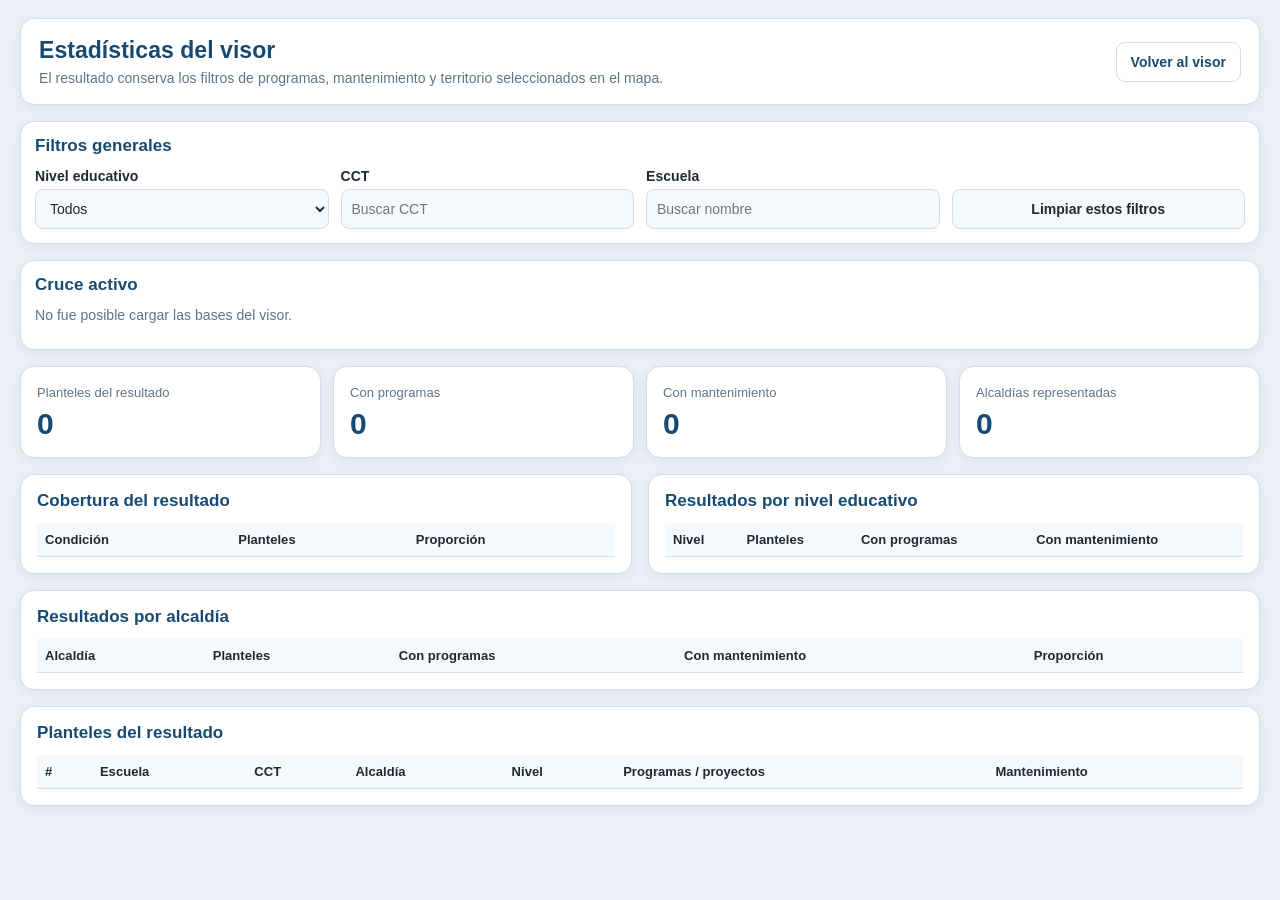
==== commit 1c4b7631: "visor_apoyos_previos" ====
--- a/estadisticas.html
+++ b/estadisticas.html
@@ -3,88 +3,60 @@
 <head>
   <meta charset="utf-8">
   <meta name="viewport" content="width=device-width, initial-scale=1">
-  <title>Estadísticas | Índice de Prioridad de Atención</title>
-  <link rel="stylesheet" href="style.css?v=20260901-ipa">
+  <title>Estadísticas | Visor de programas de la Ciudad de México</title>
+  <link rel="stylesheet" href="style.css?v=20260904-1">
 </head>
 <body class="stats-page">
   <main class="stats-container">
     <header class="stats-header">
-      <div><span class="eyebrow">Cruce completo de variables</span><h1>Estadísticas del Índice de Prioridad de Atención</h1><p>Combina unidad, ubicación, prioridad final, mantenimiento, clasificación 1, 2, 3 2026, programas y observaciones territoriales.</p></div>
+      <div><h1>Estadísticas del visor</h1><p>El resultado conserva los filtros de programas, mantenimiento y territorio seleccionados en el mapa.</p></div>
       <a href="index.html">Volver al visor</a>
     </header>
 
     <section class="stats-filter-panel">
       <h2>Filtros generales</h2>
       <div class="stats-filter-grid">
-        <div><label for="stViewMode">Visualizar información</label><select id="stViewMode"><option value="inmueble">Por inmueble</option><option value="cct">Por CCT</option></select></div>
-        <div><label for="stAlcaldia">Alcaldía</label><select id="stAlcaldia"><option value="">Todas</option></select></div>
         <div><label for="stNivel">Nivel educativo</label><select id="stNivel"><option value="">Todos</option></select></div>
         <div><label for="stCCT">CCT</label><input id="stCCT" type="search" placeholder="Buscar CCT"></div>
         <div><label for="stNombre">Escuela</label><input id="stNombre" type="search" placeholder="Buscar nombre"></div>
-        <div><label for="stRankMin">Clasificación 1,2,3 desde</label><input id="stRankMin" type="number" min="1" max="464" placeholder="1"></div>
-        <div><label for="stRankMax">Clasificación 1,2,3 hasta</label><input id="stRankMax" type="number" min="1" max="464" placeholder="464"></div>
-      </div>
-      <fieldset class="priority-fieldset stats-priority-fieldset">
-        <legend>Niveles del Índice de Prioridad de Atención</legend>
-        <div class="stats-panel-head"><p class="stats-help">Puedes seleccionar uno o varios niveles; se cruzan con el resto de los filtros.</p><div class="stats-mini-actions"><button id="stAllPriorities" type="button">Seleccionar todos</button><button id="stClearPriorities" type="button" class="secondary">Quitar todos</button></div></div>
-        <div id="stPriorityFilters" class="priority-filter-grid stats-priority-grid">
-          <label><input type="checkbox" value="Muy alta"><span><i class="priority-dot dot-muy-alta"></i>Muy alta</span></label>
-          <label><input type="checkbox" value="Alta"><span><i class="priority-dot dot-alta"></i>Alta</span></label>
-          <label><input type="checkbox" value="Media"><span><i class="priority-dot dot-media"></i>Media</span></label>
-          <label><input type="checkbox" value="Baja"><span><i class="priority-dot dot-baja"></i>Baja</span></label>
-          <label><input type="checkbox" value="Muy baja"><span><i class="priority-dot dot-muy-baja"></i>Muy baja</span></label>
-        </div>
-      </fieldset>
-      <p class="stats-help">Los valores de 1, 2, 3 2026 son posiciones dentro de la prioridad 464; no se suman como cantidades.</p>
-    </section>
-
-    <section class="stats-theme-grid">
-      <div class="stats-filter-panel">
-        <div class="stats-panel-head"><h2>Programas</h2><div class="stats-mini-actions"><button id="stAllPrograms" type="button">Seleccionar todos</button><button id="stClearPrograms" type="button" class="secondary">Quitar todos</button></div></div>
-        <p class="stats-help">Si eliges varios programas se incluyen unidades que pertenezcan a cualquiera de ellos; después se cruzan con todos los demás filtros.</p>
-        <div id="stPrograms" class="stats-check-grid"></div>
-      </div>
-      <div class="stats-filter-panel">
-        <div class="stats-panel-head"><h2>Mantenimiento pendiente</h2><div class="stats-mini-actions"><button id="stAllMaintenance" type="button">Seleccionar todas</button><button id="stClearMaintenance" type="button" class="secondary">Quitar todas</button></div></div>
-        <p class="stats-help">Al seleccionar varias necesidades se incluyen unidades que tengan pendiente al menos una; después se cruzan con los demás filtros.</p>
-        <div id="stMaintenance" class="stats-check-grid"></div>
-      </div>
-      <div class="stats-filter-panel">
-        <div class="stats-panel-head"><h2>Observaciones territoriales</h2><button id="stClearRisk" type="button" class="secondary">Quitar selección</button></div>
-        <div class="stats-risk-list">
-          <label><input type="radio" name="stRisk" value="obs_fractura"><span>Cercanía a fracturamiento</span></label>
-          <label><input type="radio" name="stRisk" value="obs_subsidencia"><span>Subsidencia alta o muy alta</span></label>
-          <label><input type="radio" name="stRisk" value="obs_combinada"><span>Observación combinada</span></label>
-        </div>
+        <div class="stats-actions"><button id="stLimpiar" class="secondary" type="button">Limpiar estos filtros</button></div>
       </div>
     </section>
 
     <section class="stats-filter-panel">
-      <div class="stats-panel-head"><div><h2>Cruce activo</h2><p id="statsContext" class="stats-context">Sin filtros temáticos.</p></div><button id="stLimpiar" type="button" class="secondary">Limpiar todos los filtros</button></div>
+      <h2>Cruce activo</h2>
+      <p id="statsContext" class="stats-context">Cargando selección…</p>
       <div id="statsTags" class="popup-flags"></div>
     </section>
 
     <section class="cards">
-      <div class="card"><span id="stTotalLabel">Inmuebles del resultado</span><strong id="stTotal">0</strong></div>
-      <div class="card"><span>Con coordenadas</span><strong id="stMapped">0</strong></div>
-      <div class="card"><span>Prioridad alta o muy alta</span><strong id="stHigh">0</strong></div>
-      <div class="card"><span>Con observación territorial</span><strong id="stTerritorial">0</strong></div>
-      <div class="card"><span>Con apoyo previo</span><strong id="stSupport">0</strong></div>
-      <div class="card"><span>Con mantenimiento pendiente</span><strong id="stMaintenancePending">0</strong></div>
+      <div class="card"><span>Planteles del resultado</span><strong id="stTotal">0</strong></div>
+      <div class="card"><span>Con programas</span><strong id="stPrograms">0</strong></div>
+      <div class="card"><span>Con mantenimiento</span><strong id="stImprovements">0</strong></div>
+      <div class="card"><span>Alcaldías representadas</span><strong id="stAlcaldias">0</strong></div>
     </section>
 
     <section class="grid-two">
-      <div class="table-panel"><h2>Distribución por prioridad final</h2><table><thead><tr><th>Prioridad</th><th id="stDistributionUnit">Inmuebles</th><th>Proporción</th></tr></thead><tbody id="tablaDistribucion"></tbody></table></div>
-      <div class="table-panel"><h2>Resultados por nivel educativo</h2><table><thead><tr><th>Nivel</th><th id="stLevelUnit">Inmuebles</th><th>Alta o muy alta</th></tr></thead><tbody id="tablaNivel"></tbody></table></div>
+      <div class="table-panel">
+        <h2>Cobertura del resultado</h2>
+        <table><thead><tr><th>Condición</th><th>Planteles</th><th>Proporción</th></tr></thead><tbody id="tablaCobertura"></tbody></table>
+      </div>
+      <div class="table-panel">
+        <h2>Resultados por nivel educativo</h2>
+        <table><thead><tr><th>Nivel</th><th>Planteles</th><th>Con programas</th><th>Con mantenimiento</th></tr></thead><tbody id="tablaNivel"></tbody></table>
+      </div>
     </section>
-    <section class="grid-two">
-      <div class="table-panel"><h2>Participación por programa</h2><table><thead><tr><th>Programa</th><th id="stProgramUnit">Inmuebles</th><th>Proporción</th></tr></thead><tbody id="tablaProgramas"></tbody></table></div>
-      <div class="table-panel"><h2>Observaciones territoriales</h2><table><thead><tr><th>Clasificación</th><th id="stRiskUnit">Inmuebles</th><th>Proporción</th></tr></thead><tbody id="tablaRiesgos"></tbody></table></div>
+
+    <section class="table-panel">
+      <h2>Resultados por alcaldía</h2>
+      <table><thead><tr><th>Alcaldía</th><th>Planteles</th><th>Con programas</th><th>Con mantenimiento</th><th>Proporción</th></tr></thead><tbody id="tablaAlcaldia"></tbody></table>
     </section>
-    <section class="table-panel"><h2>Necesidades de mantenimiento</h2><table><thead><tr><th>Necesidad</th><th id="stMaintenanceUnit">Inmuebles</th><th>Proporción</th></tr></thead><tbody id="tablaMantenimiento"></tbody></table></section>
-    <section class="table-panel"><h2>Resultados por alcaldía</h2><table><thead><tr><th>Alcaldía</th><th id="stAlcaldiaUnit">Inmuebles</th><th>Alta o muy alta</th><th>Con programa</th><th>Con apoyo previo</th><th>Proporción</th></tr></thead><tbody id="tablaAlcaldia"></tbody></table></section>
-    <section class="table-panel"><h2 id="stRankingTitle">Inmuebles del resultado</h2><table><thead><tr><th>#</th><th>Escuela / inmueble</th><th>CCT</th><th>Alcaldía</th><th>Nivel</th><th>Prioridad final</th><th>Mantenimiento</th><th>Apoyo previo</th><th>Mejoras recibidas</th><th>Clasificación 1,2,3</th><th>Programas</th><th>Observación</th></tr></thead><tbody id="tablaRanking"></tbody></table><p class="stats-table-note">La tabla muestra hasta 500 resultados; los indicadores y distribuciones consideran el total filtrado.</p></section>
+
+    <section class="table-panel">
+      <h2>Planteles del resultado</h2>
+      <table><thead><tr><th>#</th><th>Escuela</th><th>CCT</th><th>Alcaldía</th><th>Nivel</th><th>Programas / proyectos</th><th>Mantenimiento</th></tr></thead><tbody id="tablaRanking"></tbody></table>
+    </section>
   </main>
-  <script src="estadisticas.js?v=20260901-ipa2"></script>
+  <script src="estadisticas.js?v=20260917-textos"></script>
 </body>
 </html>
--- a/style.css
+++ b/style.css
@@ -1,258 +1,299 @@
-:root{
-  --bg:#eef2f6;
-  --panel:#ffffff;
-  --text:#1f2933;
-  --muted:#64748b;
-  --border:#d9e1ea;
-  --primary:#174a72;
-  --primary-dark:#0f3554;
-  --shadow:0 8px 24px rgba(15,23,42,.12);
-}
-
-*{box-sizing:border-box}
-
-body{margin:0;font-family:Inter,"Segoe UI",Roboto,Arial,sans-serif;color:var(--text);background:var(--bg);letter-spacing:.005em}
-
-.topbar{min-height:88px;padding:14px 24px;background:linear-gradient(135deg,#fff 0%,#f5f8fb 100%);border-bottom:1px solid #cbd7e3;display:flex;justify-content:space-between;align-items:center;gap:22px;z-index:1000;position:relative;box-shadow:0 2px 10px rgba(15,53,84,.06)}
-.topbar h1{margin:2px 0 0;font-size:21px;font-weight:750;color:#123958;letter-spacing:-.015em}
-.topbar p{margin:5px 0 0;font-size:12.5px;color:#52677a;max-width:800px;line-height:1.45}
-.topbar a{color:var(--primary);text-decoration:none;font-size:14px;font-weight:700;border:1px solid var(--border);border-radius:8px;padding:8px 12px;background:#fff}
-
-.layout{height:calc(100vh - 88px);display:grid;grid-template-columns:340px 1fr;transition:grid-template-columns .2s ease}
-.layout.sidebar-collapsed{grid-template-columns:0 1fr}
-.sidebar{overflow:auto;padding:14px;border-right:1px solid var(--border);background:#eef3f7;transition:transform .2s ease;z-index:900}
-.layout.sidebar-collapsed .sidebar{transform:translateX(-100%);padding:0;border-right:0;overflow:hidden}
-
-.sidebar-head{display:flex;justify-content:space-between;align-items:center;margin-bottom:12px;color:#17324d;font-size:14px}
-.icon-button{width:30px;height:30px;padding:0;border-radius:8px;background:#dce7f0;color:#17324d;font-size:20px;line-height:1}
-.icon-button:hover{background:#cbd9e5}
-.show-sidebar{position:absolute;left:12px;top:90px;z-index:950;background:#fff;color:#17324d;border:1px solid var(--border);box-shadow:var(--shadow)}
-.hidden{display:none!important}
-
-.panel{background:var(--panel);border:1px solid var(--border);border-radius:12px;padding:14px;margin-bottom:14px;box-shadow:0 1px 3px rgba(15,23,42,.04)}
-.panel h2{margin:0 0 12px;font-size:15px;color:#17324d}
-label{display:block;margin:11px 0 5px;font-size:12px;font-weight:700;color:#334155}
-select,input{width:100%;padding:9px 10px;border:1px solid var(--border);border-radius:8px;background:#fff;color:var(--text)}
-button{border:0;border-radius:8px;padding:9px 12px;background:var(--primary);color:#fff;font-weight:700;cursor:pointer}
-button:hover{background:var(--primary-dark)}
-button.secondary{background:#e2e8f0;color:#1e293b}
-.buttons{display:flex;gap:8px;margin-top:12px}.buttons button{flex:1}
-.hint{margin:0 0 10px;color:var(--muted);font-size:12px;line-height:1.35}
-
-.checklist{max-height:265px;overflow:auto;border:1px solid var(--border);border-radius:8px;padding:8px}
-.checklist label{display:flex;align-items:center;gap:8px;margin:0;padding:7px 4px;font-weight:400;font-size:13px;border-bottom:1px solid #eef2f7}
-.checklist label:last-child{border-bottom:0}.checklist input{width:auto}
-
-.collapse-title{width:100%;display:flex;justify-content:space-between;align-items:center;background:#f8fafc;color:#17324d;border:1px solid var(--border);padding:10px 12px}
-.collapse-title:hover{background:#eef3f7}
-.collapsible-body{padding-top:12px}
-.inline-check{display:flex;align-items:center;gap:8px;margin:8px 0;font-size:13px;font-weight:500}.inline-check input{width:auto}
-
-.kpis{display:grid;grid-template-columns:repeat(3,1fr);gap:8px}
-.kpis div{border:1px solid var(--border);border-radius:10px;padding:8px;text-align:center;background:#f8fafc}
-.kpis strong{display:block;font-size:20px;color:var(--primary)}.kpis span{font-size:11px;color:var(--muted)}
-
-.maparea{position:relative;min-width:0;overflow:hidden}#map{height:100%;width:100%}
-.legend{position:absolute;left:14px;bottom:18px;background:#fff;border:1px solid var(--border);border-radius:10px;padding:10px;box-shadow:var(--shadow);z-index:800;min-width:190px;font-size:12px}
-.extra-legend{bottom:188px;min-width:210px}
-.legend-head{display:flex;align-items:center;justify-content:space-between;gap:10px;margin-bottom:8px}.legend button{width:24px;height:24px;padding:0;line-height:24px;border-radius:6px}
-.swatch{display:inline-block;width:12px;height:12px;border-radius:50%;margin-right:7px;border:1px solid rgba(0,0,0,.18)}.swatch.square{border-radius:2px}
-.c-muy-baja{background:#2ca25f}.c-baja{background:#a1d99b}.c-media{background:#ffd166}.c-alta{background:#f97316}.c-muy-alta{background:#dc2626}
-.s-muy-bajo{background:#006837}.s-bajo{background:#78c679}.s-medio{background:#ffd166}.s-alto{background:#f97316}.s-muy-alto{background:#dc2626}
-
-.detail-panel{position:absolute;right:16px;top:16px;width:360px;max-width:calc(100% - 32px);max-height:calc(100% - 32px);overflow:auto;background:#fff;border:1px solid var(--border);border-radius:14px;padding:16px;box-shadow:var(--shadow);z-index:850;transform:translateX(410px);transition:.22s ease}.detail-panel.open{transform:translateX(0)}
-.detail-panel .close{position:absolute;right:10px;top:10px;width:28px;height:28px;padding:0;background:#e2e8f0;color:#1e293b}.detail-panel h2{font-size:17px;margin:4px 34px 12px 0;color:#17324d}
-.detail-content dl{display:grid;grid-template-columns:120px 1fr;gap:7px 10px;margin:0 0 14px;font-size:13px}.detail-content dt{font-weight:700;color:#334155}.detail-content dd{margin:0;color:#1f2933}.detail-content h3{font-size:14px;margin:14px 0 6px;color:#17324d}.detail-content p{font-size:13px;line-height:1.4;margin:0 0 8px}
-.badge{display:inline-block;padding:4px 8px;border-radius:999px;font-size:12px;font-weight:700;color:#172033}.badge.muy-baja{background:#c7e9d0}.badge.baja{background:#d9f0d3}.badge.media{background:#fff1b8}.badge.alta{background:#fed7aa}.badge.muy-alta{background:#fecaca}
-.need-list{margin:8px 0 0;padding-left:18px;font-size:13px}.need-list li{margin:4px 0}
-.popup-title{font-weight:700;color:#17324d;margin-bottom:4px}.popup-meta{font-size:12px;color:#475569}.popup-details{margin-top:8px;font-size:12px}
-.summary-marker{border-radius:50%;background:rgba(31,78,121,.88);color:#fff;display:flex;align-items:center;justify-content:center;border:2px solid #fff;box-shadow:0 2px 8px rgba(15,23,42,.25);font-weight:700}
-.fracture-tooltip{font-size:12px;color:#17324d;font-weight:700;background:#fff;border:1px solid var(--border);box-shadow:0 2px 8px rgba(15,23,42,.12)}
-.leaflet-control-layers{border-radius:10px!important;border:1px solid var(--border)!important;box-shadow:var(--shadow)!important;margin-bottom:18px!important;margin-right:18px!important}
-
-.stats-page{min-height:100vh;padding:18px}.stats-container{max-width:1180px;margin:0 auto}.stats-header{background:#fff;border:1px solid var(--border);border-radius:14px;padding:18px;margin-bottom:16px;display:flex;justify-content:space-between;gap:14px;align-items:center}.stats-header h1{margin:0;font-size:22px;color:#17324d}.stats-header p{margin:6px 0 0;color:var(--muted);font-size:13px}.stats-header a{color:var(--primary);font-weight:700;text-decoration:none}.cards{display:grid;grid-template-columns:repeat(4,1fr);gap:12px;margin-bottom:16px}.card{background:#fff;border:1px solid var(--border);border-radius:14px;padding:16px}.card span{font-size:12px;color:var(--muted)}.card strong{display:block;font-size:28px;color:var(--primary);margin-top:6px}.grid-two{display:grid;grid-template-columns:1fr 1fr;gap:16px}.table-panel{background:#fff;border:1px solid var(--border);border-radius:14px;padding:16px;margin-bottom:16px;overflow:auto}.table-panel h2{margin:0 0 12px;font-size:16px;color:#17324d}table{width:100%;border-collapse:collapse;font-size:13px}th,td{border-bottom:1px solid #e8eef5;padding:8px 7px;text-align:left}th{color:#334155;background:#f8fafc;font-size:12px}.bar{height:10px;background:#e2e8f0;border-radius:999px;overflow:hidden;min-width:80px}.bar span{display:block;height:100%;background:#1f4e79}
-
-@media (max-width:900px){
-  .topbar{height:auto;min-height:72px;align-items:flex-start;flex-direction:column}.layout{height:auto;grid-template-columns:1fr}.layout.sidebar-collapsed{grid-template-columns:1fr}.layout.sidebar-collapsed .sidebar{display:none}.sidebar{max-height:none;border-right:0;border-bottom:1px solid var(--border)}.show-sidebar{top:96px}.maparea{height:70vh}.detail-panel{width:auto;left:12px;right:12px;top:auto;bottom:12px;max-height:58%;transform:translateY(110%)}.detail-panel.open{transform:translateY(0)}.legend{left:10px;bottom:10px}.extra-legend{bottom:180px}.cards,.grid-two{grid-template-columns:1fr}
-}
-.mode-button{width:100%;margin-top:8px;background:#e2e8f0;color:#17324d}.mode-button.active{background:var(--primary);color:#fff}.soft-rule{border:0;border-top:1px solid var(--border);margin:10px 0}.dynamic-kpis{grid-template-columns:repeat(2,1fr)}.popup-flags{margin-top:7px}.mini-tag{display:inline-block;padding:3px 6px;border-radius:999px;font-size:10px;font-weight:700;margin-right:4px}.mini-tag.blue{background:#dbeafe;color:#1d4ed8}.mini-tag.purple{background:#ede9fe;color:#6d28d9}.detail-tabs{display:flex;gap:5px;flex-wrap:wrap;margin-bottom:12px}.tab-btn{padding:7px 9px;background:#e2e8f0;color:#334155;font-size:11px}.tab-btn.active{background:var(--primary);color:#fff}.tab-pane{display:none}.tab-pane.active{display:block}.info-card{border:1px solid var(--border);border-radius:10px;padding:10px;margin:8px 0}.info-card h3{margin-top:0}.blue-card{border-left:4px solid #2563eb}.purple-card{border-left:4px solid #7c3aed}.muted-box,.method-note{background:#f8fafc;border:1px solid var(--border);border-radius:8px;padding:9px;color:var(--muted)}
-.nested-filter{margin:6px 0 10px 26px;padding:8px 10px;border-left:3px solid #dbeafe;background:#f8fafc;border-radius:6px}.nested-filter label{margin-top:0}.download-list{display:grid;gap:8px}.download-list a{display:block;padding:9px 10px;border:1px solid var(--border);border-radius:8px;text-decoration:none;color:var(--primary);font-size:12px;font-weight:700;background:#f8fafc}.download-list a:hover{background:#eaf2f8}.observation-card{margin:10px 0;padding:11px;border-left:4px solid #c2410c;background:#fff7ed;border-radius:8px;font-size:13px;line-height:1.45}.observation-card p{margin:5px 0 0}.observation-card.reinforced{border-left-color:#7c3aed;background:#f5f3ff}.summary-marker{cursor:pointer}.stats-filter-panel{background:#fff;border:1px solid var(--border);border-radius:12px;padding:14px;margin:16px 0;box-shadow:0 1px 3px rgba(15,23,42,.04)}.stats-filter-grid{display:grid;grid-template-columns:repeat(4,minmax(160px,1fr));gap:12px}.stats-filter-grid label{margin-top:0}.stats-actions{display:flex;align-items:end;gap:8px}.stats-context{margin:0 0 14px;color:var(--muted);font-size:13px}.empty-row{text-align:center;color:var(--muted);padding:18px!important}@media(max-width:900px){.stats-filter-grid{grid-template-columns:1fr 1fr}}@media(max-width:600px){.stats-filter-grid{grid-template-columns:1fr}}
-
-/* Señales de necesidades que coinciden con apoyos previos */
-.mini-tag.warning{background:#fff3cd;color:#8a4b08;border:1px solid #f4c15d}
-.support-warning{margin:12px 0;padding:12px;border:1px solid #f4c15d;border-left:5px solid #d97706;border-radius:9px;background:#fff8e6;color:#713f12;font-size:12px;line-height:1.45}
-.support-warning p{margin:6px 0}.support-warning ul{margin:7px 0 0;padding-left:18px}
-.need-list li{display:flex;align-items:flex-start;justify-content:space-between;gap:10px}
-.need-list li.need-with-support{padding:8px;border-radius:7px;background:#fff8e6;border:1px solid #f7d58a}
-.support-signal{display:inline-block;flex:0 0 auto;padding:3px 6px;border-radius:999px;background:#fef3c7;color:#92400e;font-size:10px;font-weight:700;white-space:nowrap}
-@media(max-width:600px){.need-list li{display:block}.support-signal{margin-top:5px;white-space:normal}}
-
-.mini-tag.teal{background:#ccfbf1;color:#115e59}
-.mini-tag.gold{background:#fef3c7;color:#854d0e}
-.teal-card{border-left-color:#0f766e}
-.gold-card{border-left-color:#ca8a04}
-.compact-support{padding:8px 10px;margin:8px 0}
-
-.submenu-clear{
-  width:100%;
-  margin-top:10px;
-  padding:8px 10px;
-  border:1px solid #cbd5e1;
-  border-radius:8px;
-  background:#f8fafc;
-  color:#334155;
-  font-size:12px;
-  font-weight:700;
-}
-.submenu-clear:hover{
-  background:#e2e8f0;
-  color:#0f172a;
-}
-
-
-/* Ajustes institucionales de presentación */
-.brand-block{display:flex;flex-direction:column;min-width:0}
-.eyebrow,.panel-kicker{display:block;color:#5f7385;font-size:10px;font-weight:800;letter-spacing:.12em;text-transform:uppercase}
-.topbar nav a{display:inline-flex;align-items:center;min-height:38px;padding:0 14px;border:1px solid #b9c9d8;border-radius:9px;background:#fff;box-shadow:0 1px 2px rgba(15,53,84,.04);transition:.18s ease}
-.topbar nav a:hover{border-color:var(--primary);background:#f2f7fb;transform:translateY(-1px)}
-.sidebar{background:#f7f9fb}
-.sidebar-head{min-height:58px;padding:11px 14px;background:#fff;border-bottom:1px solid #dbe3eb}
-.sidebar-head strong{display:block;margin-top:2px;color:#173b58;font-size:14px}
-.panel{margin:10px;border-color:#d8e1ea;border-radius:11px;background:#fff;box-shadow:0 1px 3px rgba(15,53,84,.035)}
-.panel h2{color:#183e5d;letter-spacing:.005em}
-.panel label{color:#405467}
-input,select{border-color:#c9d5e0;background:#fbfcfd;transition:border-color .16s,box-shadow .16s}
-input:focus,select:focus{outline:none;border-color:#4f7da1;box-shadow:0 0 0 3px rgba(23,74,114,.12);background:#fff}
-button{transition:background .16s,border-color .16s,transform .16s,box-shadow .16s}
-button:hover{transform:translateY(-1px)}
-#btnAplicar,.mode-button.active{box-shadow:0 3px 8px rgba(23,74,114,.18)}
-#map{background:#dfe8ef}
-.legend{border:1px solid #cbd7e3;box-shadow:0 8px 24px rgba(15,53,84,.13);backdrop-filter:blur(3px)}
-.detail-panel{border-left:1px solid #cbd7e3;box-shadow:-10px 0 28px rgba(15,53,84,.13)}
-.detail-panel h2{color:#143c5c}
-.info-card,.observation-card,.muted-box{box-shadow:0 1px 2px rgba(15,53,84,.035)}
-.card,.table-panel,.stats-filter-panel{border-color:#d4dee7;box-shadow:0 3px 12px rgba(15,53,84,.055)}
-.stats-header{padding-bottom:16px;border-bottom:1px solid #d7e0e9}
-@media(max-width:900px){.topbar{padding:12px 16px}.topbar nav{width:100%}.topbar nav a{justify-content:center;width:100%}}
-
-.problematica-block{margin-top:12px;padding:12px;border-left:4px solid #b91c1c;background:#fff7f7;border-radius:8px}.problematica-block h4{margin:0 0 6px;color:#991b1b;font-size:13px}.problematica-block p{margin:0;line-height:1.5}.red-card{border-left:4px solid #b91c1c}.mini-tag.red{background:#fee2e2;color:#991b1b}
-
-
-/* Ajustes de interacción: filtros automáticos y controles de zoom */
-.buttons.single-action{display:block}
-.buttons.single-action .secondary{width:100%}
-.leaflet-top.leaflet-right{top:12px;right:12px}
-.leaflet-right .leaflet-control-zoom{margin-right:0;margin-top:0;border:1px solid var(--border);border-radius:10px;box-shadow:var(--shadow)}
-.leaflet-control-zoom a{color:#17324d!important;background:#fff!important}
-.leaflet-control-zoom a:hover{background:#eef4f8!important}
-@media(max-width:900px){.leaflet-top.leaflet-right{top:10px;right:10px}}
-
-/* Selección múltiple y cruces temáticos */
-.section-actions{display:grid;grid-template-columns:1fr 1fr;gap:7px;margin:9px 0}
-.compact-action{padding:7px 8px;font-size:11px;border:1px solid var(--primary)}
-.secondary-action{background:#f8fafc;color:#334155;border-color:#cbd5e1}
-.secondary-action:hover{background:#e2e8f0;color:#0f172a}
-.theme-checklist{display:grid;gap:2px}
-.theme-checklist .inline-check{padding:6px 7px;margin:0;border-radius:7px}
-.theme-checklist .inline-check:hover{background:#f1f5f9}
-.cross-summary{margin:0 0 10px;padding:8px 9px;border-left:3px solid #1f4e79;background:#f2f7fb;border-radius:6px;color:#405467;font-size:11px;line-height:1.4}
-.map-status{position:absolute;left:50%;top:18px;z-index:1000;transform:translateX(-50%);padding:10px 14px;border:1px solid #cbd7e3;border-radius:9px;background:rgba(255,255,255,.96);box-shadow:var(--shadow);color:#17324d;font-size:12px;font-weight:700}
-.map-status.error{border-color:#fecaca;background:#fff7f7;color:#991b1b}
-.info-card dd{overflow-wrap:anywhere}
-.legend-body-truncated{max-height:250px;overflow:auto}
-@media(max-width:600px){.section-actions{grid-template-columns:1fr}}
-
-/* Notas técnicas, registros CCT y cruces estadísticos */
-.technical-layer-block{margin:10px 0;padding:9px 10px;border:1px solid #dbe4ec;border-radius:9px;background:#f8fafc}
-.technical-layer-block .inline-check{margin:0}
-.technical-note{margin-top:7px;color:#52677a;font-size:11px;line-height:1.45}
-.technical-note summary{cursor:pointer;color:#174a72;font-weight:750}
-.technical-note p{margin:7px 0 0}
-.view-mode-switch{display:grid;grid-template-columns:1fr 1fr;gap:6px;margin:8px 0 12px;padding:4px;border:1px solid #cad6e1;border-radius:9px;background:#eef3f7}
-.view-mode-switch label{margin:0;cursor:pointer}
-.view-mode-switch input{position:absolute;opacity:0;pointer-events:none}
-.view-mode-switch span{display:block;padding:8px 6px;border-radius:6px;text-align:center;color:#52677a;font-size:11px;font-weight:750;transition:.16s ease}
-.view-mode-switch input:checked+span{background:#174a72;color:#fff;box-shadow:0 2px 6px rgba(23,74,114,.2)}
-.view-mode-switch input:focus-visible+span{outline:3px solid rgba(23,74,114,.2)}
-.school-records{margin-top:14px}.records-scroll{overflow:auto;border:1px solid var(--border);border-radius:8px}.school-records table{min-width:470px;font-size:11px}.school-records th,.school-records td{padding:6px}
-.stats-theme-grid{display:grid;grid-template-columns:1.25fr .75fr;gap:16px}.stats-theme-grid .stats-filter-panel{margin:0 0 16px}
-.stats-filter-panel h2{margin:0 0 10px;font-size:16px;color:#17324d}.stats-panel-head{display:flex;align-items:flex-start;justify-content:space-between;gap:14px}.stats-panel-head h2{margin:0}
-.stats-mini-actions{display:flex;gap:6px;flex-wrap:wrap;justify-content:flex-end}.stats-mini-actions button,.stats-panel-head>button{padding:7px 9px;font-size:11px}
-.stats-help,.stats-table-note{margin:8px 0 10px;color:var(--muted);font-size:11px;line-height:1.4}
-.stats-check-grid{display:grid;grid-template-columns:repeat(2,minmax(150px,1fr));gap:3px 9px;max-height:290px;overflow:auto;padding:4px}
-.stats-check-grid label,.stats-risk-grid label{display:flex;align-items:flex-start;gap:7px;margin:0;padding:6px;border-radius:7px;font-weight:500;line-height:1.3}
-.stats-check-grid label:hover,.stats-risk-grid label:hover{background:#f1f5f9}.stats-check-grid input,.stats-risk-grid input{width:auto;margin-top:2px}
-.stats-risk-grid{display:grid;grid-template-columns:repeat(3,1fr);gap:8px;margin-top:10px}.stats-full-actions{display:flex;justify-content:flex-end;margin-top:12px}.stats-full-actions button{min-width:210px}
-@media(max-width:900px){.stats-theme-grid{grid-template-columns:1fr}.stats-risk-grid{grid-template-columns:1fr}.stats-panel-head{align-items:stretch;flex-direction:column}.stats-mini-actions{justify-content:flex-start}}
-@media(max-width:600px){.stats-check-grid{grid-template-columns:1fr}.stats-mini-actions button{flex:1}.stats-full-actions button{width:100%}}
-
-/* Visor RM08 */
-.top-actions{display:flex;align-items:center;gap:8px;flex-wrap:wrap;justify-content:flex-end}
-.header-button{display:inline-flex;align-items:center;min-height:38px;padding:0 14px;border:1px solid #b9c9d8;border-radius:9px;background:#fff;color:var(--primary);box-shadow:0 1px 2px rgba(15,53,84,.04)}
-.header-button:hover{border-color:var(--primary);background:#f2f7fb;color:var(--primary-dark)}
-.rank-fieldset{margin:14px 0 0;padding:10px;border:1px solid var(--border);border-radius:9px;background:#f8fafc}
-.rank-fieldset legend{padding:0 5px;color:#334155;font-size:11px;font-weight:800}
-.rank-range{display:grid;grid-template-columns:1fr 1fr;gap:8px}.rank-range label{margin-top:0}
-.rank-fieldset p,.coverage-note{margin:7px 0 0;color:var(--muted);font-size:10.5px;line-height:1.4}
-.program-dot{display:inline-block;width:9px;height:9px;margin-right:7px;border-radius:50%;background:var(--program-color);vertical-align:middle;box-shadow:0 0 0 1px rgba(15,23,42,.12)}
-.priority-fieldset{margin:14px 0 0;padding:10px;border:1px solid var(--border);border-radius:9px;background:#f8fafc}
-.priority-fieldset legend{padding:0 5px;color:#334155;font-size:11px;font-weight:800}
-.priority-filter-grid{display:grid;grid-template-columns:1fr;gap:3px}
-.priority-filter-grid label{display:flex;align-items:center;gap:8px;margin:0;padding:7px;border-radius:7px;font-size:12px;font-weight:650;cursor:pointer}
-.priority-filter-grid label:hover{background:#eef3f7}.priority-filter-grid input{width:auto}
-.priority-dot{display:inline-block;width:10px;height:10px;margin-right:7px;border-radius:50%;vertical-align:middle;box-shadow:0 0 0 1px rgba(15,23,42,.16)}
-.dot-muy-alta{background:#991b1b}.dot-alta{background:#dc2626}.dot-media{background:#f59e0b}.dot-baja{background:#65a30d}.dot-muy-baja{background:#16a34a}
-.stats-priority-fieldset{margin-top:16px}.stats-priority-grid{grid-template-columns:repeat(3,minmax(150px,1fr))}.stats-priority-fieldset .stats-help{margin:2px 0}
-.theme-checklist small{color:var(--muted);font-weight:500}
-.c-sin-dato{background:#64748b}
-.detail-panel{width:430px}
-.tab-count{display:inline-block;min-width:18px;padding:1px 5px;border-radius:999px;background:rgba(255,255,255,.7);color:#334155;font-size:9px}
-.tab-btn.active .tab-count{background:rgba(255,255,255,.2);color:#fff}
-.priority-card{display:grid;grid-template-columns:1fr auto;gap:4px 10px;margin:8px 0 14px;padding:12px;border-left:5px solid #64748b;border-radius:9px;background:#f8fafc}
-.priority-card span{grid-column:1/-1;color:var(--muted);font-size:11px}.priority-card strong{font-size:20px}.priority-card em{font-size:12px;font-style:normal;font-weight:800;align-self:center}
-.priority-card.priority-muy-alta{border-color:#991b1b;background:#fff1f2}.priority-card.priority-alta{border-color:#dc2626;background:#fef2f2}.priority-card.priority-media{border-color:#f59e0b;background:#fffbeb}.priority-card.priority-baja{border-color:#65a30d;background:#f7fee7}.priority-card.priority-muy-baja{border-color:#16a34a;background:#f0fdf4}.priority-card.priority-sin-informacion{border-color:#64748b;background:#f8fafc}
-.source-details,.program-record{margin:9px 0;border:1px solid var(--border);border-radius:9px;background:#fff;overflow:hidden}
-.program-record{border-left:4px solid var(--program-color)}
-.source-details summary,.program-record summary{padding:10px 11px;cursor:pointer;background:#f8fafc;color:#17324d;font-size:12px;font-weight:800}
-.source-details[open] summary,.program-record[open] summary{border-bottom:1px solid var(--border)}
-.field-table{min-width:100%;font-size:11px}.field-table th{width:44%;vertical-align:top;background:#f8fafc;color:#405467}.field-table td{overflow-wrap:anywhere;white-space:normal}
-.priority-pill{display:inline-block;min-width:76px;padding:3px 7px;border-radius:999px;text-align:center;font-size:10px;font-weight:800;background:#e2e8f0}.priority-pill.p-muy-alta{background:#fecdd3;color:#881337}.priority-pill.p-alta{background:#fee2e2;color:#991b1b}.priority-pill.p-media{background:#fef3c7;color:#92400e}.priority-pill.p-baja{background:#ecfccb;color:#3f6212}.priority-pill.p-muy-baja{background:#dcfce7;color:#166534}
-.stats-risk-list{display:grid;gap:4px}.stats-risk-list label{display:flex;gap:7px;align-items:flex-start;margin:0;padding:7px;border-radius:7px;font-weight:500}.stats-risk-list label:hover{background:#f1f5f9}.stats-risk-list input{width:auto;margin-top:2px}
-.table-panel small{color:var(--muted)}
-body.is-fullscreen .layout{height:calc(100vh - 88px)}
-body.is-fullscreen .topbar{position:relative}
-
-@media(max-width:900px){
-  .top-actions{width:100%;display:grid;grid-template-columns:1fr 1fr}.top-actions a,.top-actions button{width:100%;justify-content:center}
-  .detail-panel{width:auto}
-}
-@media(max-width:560px){.top-actions{grid-template-columns:1fr}.rank-range{grid-template-columns:1fr}}
-@media(max-width:700px){.stats-priority-grid{grid-template-columns:1fr}}
-
-/* Índice final, mantenimiento y apoyos previos */
-.maintenance-checklist{max-height:360px;overflow:auto;padding-right:3px}
-.maintenance-checklist .inline-check{align-items:flex-start}
-.maintenance-checklist input{margin-top:2px}
-.support-summary,.maintenance-score{display:grid;grid-template-columns:1fr auto;gap:4px 10px;margin:10px 0;padding:11px 12px;border:1px solid var(--border);border-left:5px solid #64748b;border-radius:9px;background:#f8fafc}
-.support-summary.has-support{border-left-color:#0f766e;background:#ecfdf5}
-.support-summary span,.maintenance-score span{color:var(--muted);font-size:11px;font-weight:700}
-.support-summary strong,.maintenance-score strong{font-size:18px;color:#17324d}
-.maintenance-score small{grid-column:1/-1;color:var(--muted);font-size:11px}
-.section-subtitle{margin:15px 0 7px!important;font-size:12px!important;text-transform:uppercase;letter-spacing:.05em;color:#52677a!important}
-.improvement-list{margin:7px 0 12px;padding-left:20px;font-size:12px;line-height:1.45}
-.improvement-list li{margin:5px 0}
-.maintenance-detail-list{display:grid;gap:8px}
-.maintenance-need{display:grid;grid-template-columns:1fr auto;gap:5px 10px;padding:10px;border:1px solid #d7e1ea;border-left:4px solid #1f5a7a;border-radius:9px;background:#fff}
-.maintenance-need div span{display:block;color:#64748b;font-size:9px;font-weight:800;text-transform:uppercase;letter-spacing:.05em}
-.maintenance-need div strong{display:block;margin-top:2px;color:#17324d;font-size:12px;line-height:1.3}
-.maintenance-need b{align-self:start;padding:3px 6px;border-radius:999px;background:#dbeafe;color:#1d4ed8;font-size:10px;white-space:nowrap}
-.maintenance-need p{grid-column:1/-1;margin:1px 0 0!important;color:#52677a;font-size:11px!important;line-height:1.45!important}
-.status-box,.context-note{padding:10px;border-radius:8px;font-size:12px!important;line-height:1.45!important}
-.status-ok{border:1px solid #86efac;background:#f0fdf4;color:#166534}
-.status-missing{border:1px solid #cbd5e1;background:#f8fafc;color:#475569}
-.context-note{border:1px solid #fde68a;background:#fffbeb;color:#854d0e}
-.c-muy-alta{background:#991b1b}.c-alta{background:#dc2626}.c-media{background:#f59e0b}.c-baja{background:#65a30d}.c-muy-baja{background:#16a34a}
-@media(max-width:600px){.maintenance-need{grid-template-columns:1fr}.maintenance-need b{justify-self:start}.dynamic-kpis{grid-template-columns:1fr 1fr}}
-.stats-page .cards{grid-template-columns:repeat(auto-fit,minmax(170px,1fr))}
-.stats-theme-grid{grid-template-columns:repeat(auto-fit,minmax(320px,1fr))}
-.stats-priority-grid{grid-template-columns:repeat(auto-fit,minmax(145px,1fr))}
+:root {
+  --bg: #eaf0f5;
+  --panel: #ffffff;
+  --panel-soft: #f6f9fb;
+  --text: #1f2933;
+  --muted: #607487;
+  --border: #d3dee8;
+  --primary: #174a72;
+  --primary-dark: #0f3554;
+  --accent: #0f766e;
+  --shadow: 0 10px 28px rgba(15, 35, 55, .14);
+}
+
+body.dark-mode {
+  --bg: #0f1720;
+  --panel: #172330;
+  --panel-soft: #1c2a38;
+  --text: #e8f0f7;
+  --muted: #a6b8c8;
+  --border: #314354;
+  --primary: #5da8d6;
+  --primary-dark: #3e8fbd;
+  --accent: #4fd1c5;
+  --shadow: 0 12px 32px rgba(0, 0, 0, .38);
+}
+
+* { box-sizing: border-box; }
+
+html, body { height: 100%; }
+
+body {
+  margin: 0;
+  color: var(--text);
+  background: var(--bg);
+  font-family: Inter, "Segoe UI", Roboto, Arial, sans-serif;
+  font-size: 16px;
+  letter-spacing: .003em;
+}
+
+.topbar {
+  min-height: 94px;
+  padding: 15px 24px;
+  display: flex;
+  align-items: center;
+  justify-content: space-between;
+  gap: 24px;
+  position: relative;
+  z-index: 1000;
+  background: linear-gradient(135deg, var(--panel), var(--panel-soft));
+  border-bottom: 1px solid var(--border);
+  box-shadow: 0 2px 12px rgba(15, 53, 84, .07);
+}
+
+.brand-block { display: flex; flex-direction: column; min-width: 0; }
+.eyebrow, .panel-kicker { color: var(--muted); font-size: 12px; font-weight: 800; letter-spacing: .11em; text-transform: uppercase; }
+.topbar h1 { margin: 2px 0 0; color: var(--primary); font-size: 23px; line-height: 1.2; letter-spacing: -.015em; }
+.topbar p { margin: 6px 0 0; color: var(--muted); font-size: 14px; line-height: 1.4; }
+.topbar a, .stats-header a {
+  display: inline-flex;
+  align-items: center;
+  min-height: 40px;
+  padding: 0 14px;
+  color: var(--primary);
+  background: var(--panel);
+  border: 1px solid var(--border);
+  border-radius: 9px;
+  font-size: 14px;
+  font-weight: 750;
+  text-decoration: none;
+}
+
+.layout { height: calc(100vh - 94px); display: grid; grid-template-columns: 360px 1fr; transition: grid-template-columns .2s ease; }
+.layout.sidebar-collapsed { grid-template-columns: 0 1fr; }
+.sidebar { overflow: auto; background: var(--panel-soft); border-right: 1px solid var(--border); z-index: 900; transition: transform .2s ease; }
+.layout.sidebar-collapsed .sidebar { padding: 0; overflow: hidden; border-right: 0; transform: translateX(-100%); }
+
+.sidebar-head { min-height: 62px; padding: 12px 14px; display: flex; align-items: center; justify-content: space-between; border-bottom: 1px solid var(--border); background: var(--panel); }
+.sidebar-head strong { display: block; margin-top: 3px; color: var(--primary); font-size: 15px; }
+
+button {
+  border: 0;
+  border-radius: 8px;
+  padding: 9px 12px;
+  color: #ffffff;
+  background: var(--primary);
+  font: inherit;
+  font-size: 14px;
+  font-weight: 750;
+  cursor: pointer;
+  transition: background .16s, border-color .16s, transform .16s, box-shadow .16s;
+}
+button:hover { background: var(--primary-dark); transform: translateY(-1px); }
+button.secondary, .secondary-action { color: var(--text); background: var(--panel-soft); border: 1px solid var(--border); }
+button.secondary:hover, .secondary-action:hover { color: var(--text); background: var(--bg); }
+.icon-button { width: 34px; height: 34px; padding: 0; color: var(--primary); background: var(--bg); font-size: 22px; }
+.hidden { display: none !important; }
+
+.panel { margin: 10px; padding: 14px; background: var(--panel); border: 1px solid var(--border); border-radius: 12px; box-shadow: 0 1px 3px rgba(15, 53, 84, .04); }
+.panel h2 { margin: 0 0 12px; color: var(--primary); font-size: 16px; }
+.panel.compact { margin-bottom: 18px; }
+.hint { margin: 0 0 10px; color: var(--muted); font-size: 13px; line-height: 1.45; }
+
+label { display: block; margin: 11px 0 5px; color: var(--text); font-size: 14px; font-weight: 700; }
+select, input {
+  width: 100%;
+  min-height: 40px;
+  padding: 9px 10px;
+  color: var(--text);
+  background: var(--panel-soft);
+  border: 1px solid var(--border);
+  border-radius: 8px;
+  font: inherit;
+  font-size: 14px;
+}
+input:focus, select:focus { outline: none; border-color: var(--primary); box-shadow: 0 0 0 3px rgba(37, 99, 235, .13); background: var(--panel); }
+.buttons { display: flex; gap: 8px; margin-top: 12px; }
+.buttons.single-action { display: block; }
+.buttons.single-action button { width: 100%; }
+
+.inline-check { display: flex; align-items: flex-start; gap: 9px; margin: 8px 0; font-size: 14px; font-weight: 550; line-height: 1.35; }
+.inline-check input { width: auto; min-height: 0; margin: 2px 0 0; flex: 0 0 auto; }
+.inline-check span { min-width: 0; }
+.inline-check em { display: block; margin-top: 2px; color: var(--muted); font-size: 12px; font-style: normal; font-weight: 500; }
+
+.collapse-title { width: 100%; display: flex; align-items: center; justify-content: space-between; padding: 10px 12px; color: var(--primary); background: var(--panel-soft); border: 1px solid var(--border); }
+.collapse-title:hover { color: var(--primary); background: var(--bg); }
+.collapsible-body { padding-top: 12px; }
+
+.section-actions { display: grid; grid-template-columns: 1fr 1fr; gap: 7px; margin: 9px 0; }
+.compact-action { padding: 8px; font-size: 12px; }
+.selection-counter { margin: 7px 0; padding: 8px 9px; color: var(--muted); background: var(--panel-soft); border: 1px solid var(--border); border-radius: 7px; font-size: 12px; }
+.selection-counter strong { color: var(--primary); font-size: 15px; }
+
+.program-checklist { max-height: 440px; overflow: auto; background: var(--panel-soft); border: 1px solid var(--border); border-radius: 9px; }
+.program-group, .territory-group { border-bottom: 1px solid var(--border); }
+.program-group:last-child, .territory-group:last-child { border-bottom: 0; }
+.program-group summary, .territory-group summary { display: flex; justify-content: space-between; gap: 8px; padding: 10px; color: var(--primary); background: var(--panel-soft); cursor: pointer; font-size: 13px; font-weight: 800; }
+.program-group summary small, .territory-group summary small { flex: 0 0 auto; color: var(--muted); font-size: 12px; font-weight: 600; }
+.program-group > div { padding: 4px 7px; }
+.program-option { margin: 0; padding: 7px 5px; border-bottom: 1px solid var(--border); font-weight: 550; }
+.program-option:last-child { border-bottom: 0; }
+.theme-checklist { display: grid; gap: 3px; }
+.theme-checklist .inline-check { margin: 0; padding: 7px; border-radius: 7px; }
+.theme-checklist .inline-check:hover, .territory-option:hover { background: var(--panel-soft); }
+
+#territoryFilters { overflow: hidden; border: 1px solid var(--border); border-radius: 9px; }
+.territory-group-body { padding: 9px; }
+.territory-search { min-height: 36px; }
+.territory-clear { width: 100%; margin: 7px 0; padding: 7px 9px; font-size: 12px; }
+.territory-checklist { max-height: 285px; overflow: auto; border-top: 1px solid var(--border); }
+.territory-option { margin: 0; padding: 7px 4px; border-bottom: 1px solid var(--border); font-weight: 550; }
+.territory-option:last-child { border-bottom: 0; }
+.territory-single-group { padding: 10px; border-top: 1px solid var(--border); }
+.territory-single-group:first-child { border-top: 0; }
+.territory-single-group label { margin: 0 0 6px; }
+.territory-single { width: 100%; }
+.territory-layer-group { padding: 8px 10px; border-top: 1px solid var(--border); }
+.territory-layer-option { margin: 0; padding: 4px 0; }
+.hidden-by-search { display: none !important; }
+
+.cross-summary { margin: 0 0 10px; padding: 9px; color: var(--text); background: var(--panel-soft); border-left: 3px solid var(--primary); border-radius: 6px; font-size: 13px; line-height: 1.4; }
+.kpis { display: grid; grid-template-columns: repeat(2, 1fr); gap: 8px; }
+.kpis div { padding: 9px 7px; text-align: center; background: var(--panel-soft); border: 1px solid var(--border); border-radius: 10px; }
+.kpis strong { display: block; color: var(--primary); font-size: 22px; }
+.kpis span { color: var(--muted); font-size: 12px; line-height: 1.25; }
+
+.maparea { position: relative; min-width: 0; overflow: hidden; background: #dfe8ef; }
+#map { width: 100%; height: 100%; }
+.maparea:fullscreen { width: 100vw; height: 100vh; }
+.maparea:fullscreen #map { width: 100%; height: 100%; }
+.map-actions { position: absolute; top: 14px; right: 14px; z-index: 1000; display: flex; gap: 8px; }
+.map-actions button { width: 42px; height: 42px; padding: 0; color: var(--primary); background: var(--panel); border: 1px solid var(--border); box-shadow: var(--shadow); font-size: 20px; }
+.map-actions button:hover { background: var(--panel-soft); }
+
+.leaflet-left .leaflet-control { margin-left: 14px; }
+.leaflet-top .leaflet-control { margin-top: 14px; }
+.leaflet-control-zoom { overflow: hidden; border: 1px solid var(--border) !important; border-radius: 10px !important; box-shadow: var(--shadow) !important; }
+.leaflet-control-zoom a { color: var(--primary) !important; background: var(--panel) !important; }
+.leaflet-control-zoom a:hover { background: var(--panel-soft) !important; }
+.leaflet-control-attribution { color: #334155; background: rgba(255, 255, 255, .82) !important; }
+.dark-mode .leaflet-tile-pane { filter: brightness(.62) contrast(1.3) saturate(.55) hue-rotate(180deg) invert(1); }
+.dark-mode .leaflet-popup-content-wrapper, .dark-mode .leaflet-popup-tip { color: var(--text); background: var(--panel); }
+
+.map-status { position: absolute; top: 18px; left: 50%; z-index: 1000; transform: translateX(-50%); padding: 10px 14px; color: var(--primary); background: color-mix(in srgb, var(--panel) 96%, transparent); border: 1px solid var(--border); border-radius: 9px; box-shadow: var(--shadow); font-size: 13px; font-weight: 750; }
+.map-status.error { color: #991b1b; background: #fff7f7; border-color: #fecaca; }
+.show-sidebar { position: absolute; top: 108px; left: 12px; z-index: 1050; color: var(--primary); background: var(--panel); border: 1px solid var(--border); box-shadow: var(--shadow); }
+
+.legend { position: absolute; bottom: 18px; left: 14px; z-index: 800; min-width: 210px; max-width: 340px; padding: 10px; color: var(--text); background: var(--panel); border: 1px solid var(--border); border-radius: 10px; box-shadow: var(--shadow); font-size: 13px; }
+.legend-head { display: flex; align-items: center; justify-content: space-between; gap: 10px; margin-bottom: 8px; }
+.legend button { width: 26px; height: 26px; padding: 0; border-radius: 6px; }
+.legend-subtitle { margin: 9px 0 5px; padding-top: 8px; border-top: 1px solid var(--border); color: var(--primary); font-weight: 800; }
+.legend-body-truncated { max-height: 250px; overflow: auto; }
+.imv-popup strong { display: block; margin-bottom: 8px; color: var(--primary); }
+.imv-popup dl { display: grid; grid-template-columns: auto 1fr; gap: 4px 10px; margin: 0; }
+.imv-popup dt { color: var(--muted); font-weight: 700; }
+.imv-popup dd { margin: 0; font-weight: 700; }
+.swatch { display: inline-block; width: 12px; height: 12px; margin-right: 7px; border: 1px solid rgba(0, 0, 0, .18); border-radius: 50%; }
+.summary-marker { display: flex; align-items: center; justify-content: center; color: #ffffff; background: rgba(23, 74, 114, .9); border: 2px solid #ffffff; border-radius: 50%; box-shadow: 0 3px 10px rgba(15, 23, 42, .3); font-size: 14px; font-weight: 800; cursor: pointer; }
+
+.detail-panel { position: absolute; top: 72px; right: 16px; z-index: 850; width: 390px; max-width: calc(100% - 32px); max-height: calc(100% - 88px); overflow: auto; padding: 16px; color: var(--text); background: var(--panel); border: 1px solid var(--border); border-radius: 14px; box-shadow: var(--shadow); transform: translateX(440px); transition: transform .22s ease; }
+.detail-panel.open { transform: translateX(0); }
+.detail-panel .close { position: absolute; top: 10px; right: 10px; width: 32px; height: 32px; padding: 0; color: var(--text); background: var(--panel-soft); border: 1px solid var(--border); }
+.detail-panel h2 { margin: 4px 40px 13px 0; color: var(--primary); font-size: 18px; line-height: 1.25; }
+.detail-content dl { display: grid; grid-template-columns: 125px 1fr; gap: 8px 10px; margin: 0 0 14px; font-size: 14px; }
+.detail-content dt { color: var(--text); font-weight: 750; }
+.detail-content dd { margin: 0; color: var(--text); overflow-wrap: anywhere; }
+.detail-content h3 { margin: 0 0 7px; color: var(--primary); font-size: 15px; }
+.detail-content p { margin: 0 0 8px; color: var(--muted); font-size: 13px; line-height: 1.45; }
+.detail-tabs { display: flex; flex-wrap: wrap; gap: 6px; margin-bottom: 12px; }
+.tab-btn { padding: 8px 10px; color: var(--text); background: var(--panel-soft); border: 1px solid var(--border); font-size: 13px; }
+.tab-btn.active { color: #ffffff; background: var(--primary); }
+.tab-pane { display: none; }
+.tab-pane.active { display: block; }
+
+.popup-title { margin-bottom: 5px; color: var(--primary); font-size: 15px; font-weight: 800; }
+.popup-meta { color: var(--text); font-size: 13px; line-height: 1.45; }
+.popup-flags { margin-top: 8px; }
+.mini-tag { display: inline-block; margin: 0 4px 4px 0; padding: 4px 7px; border-radius: 999px; font-size: 11px; font-weight: 750; }
+.mini-tag.blue { color: #1d4ed8; background: #dbeafe; }
+.mini-tag.teal { color: #115e59; background: #ccfbf1; }
+.indicator-mini { margin-top: 9px; padding-top: 8px; border-top: 1px solid var(--border); font-size: 12px; }
+.indicator-mini > strong { display: block; margin-bottom: 5px; color: var(--primary); }
+.indicator-mini div { display: flex; justify-content: space-between; gap: 12px; margin: 3px 0; }
+.indicator-mini b { color: var(--text); }
+
+.info-card, .indicator-card { margin: 9px 0; padding: 11px; background: var(--panel-soft); border: 1px solid var(--border); border-radius: 10px; box-shadow: 0 1px 2px rgba(15, 53, 84, .035); }
+.blue-card { border-left: 4px solid #2563eb; }
+.improvement-card { border-left: 4px solid var(--accent); }
+.program-parent { margin-bottom: 4px; color: var(--muted); font-size: 11px; font-weight: 800; letter-spacing: .07em; text-transform: uppercase; }
+.muted-box { padding: 10px; color: var(--muted); background: var(--panel-soft); border: 1px solid var(--border); border-radius: 8px; }
+.map-link { display: inline-block; color: var(--primary); font-size: 13px; font-weight: 750; }
+.indicator-card h3 { margin-bottom: 3px; }
+.indicator-grid { display: grid; grid-template-columns: 1fr 1fr; gap: 7px; margin-top: 9px; }
+.indicator-grid div { padding: 8px; background: var(--panel); border: 1px solid var(--border); border-radius: 8px; }
+.indicator-grid span { display: block; color: var(--muted); font-size: 12px; line-height: 1.3; }
+.indicator-grid strong { display: block; margin-top: 4px; color: var(--primary); font-size: 14px; }
+
+.socio-content { padding-top: 8px; border-top: 1px solid var(--border); }
+.socio-content h3 { margin: 0 0 5px; color: var(--primary); font-size: 15px; }
+.socio-content p { margin: 0 0 9px; color: var(--muted); font-size: 12px; line-height: 1.45; }
+.socio-highlight { margin: 10px 0; padding: 10px; background: var(--panel-soft); border: 1px solid var(--border); border-radius: 8px; }
+.socio-highlight span, .socio-grid span { display: block; color: var(--muted); font-size: 12px; line-height: 1.35; }
+.socio-highlight strong { display: block; margin-top: 4px; color: var(--primary); font-size: 17px; }
+.socio-grid { display: grid; grid-template-columns: 1fr 1fr; gap: 7px; margin-bottom: 10px; }
+.socio-grid > div { padding: 8px; background: var(--panel-soft); border: 1px solid var(--border); border-radius: 8px; }
+.socio-grid strong { display: block; margin-top: 4px; color: var(--text); font-size: 13px; }
+
+.stats-page { min-height: 100vh; padding: 18px; }
+.stats-container { max-width: 1240px; margin: 0 auto; }
+.stats-header, .stats-filter-panel, .card, .table-panel { background: var(--panel); border: 1px solid var(--border); border-radius: 14px; box-shadow: 0 3px 12px rgba(15, 53, 84, .055); }
+.stats-header { margin-bottom: 16px; padding: 18px; display: flex; align-items: center; justify-content: space-between; gap: 14px; }
+.stats-header h1 { margin: 0; color: var(--primary); font-size: 23px; }
+.stats-header p { margin: 6px 0 0; color: var(--muted); font-size: 14px; }
+.stats-filter-panel { margin: 16px 0; padding: 14px; }
+.stats-filter-panel h2, .table-panel h2 { margin: 0 0 12px; color: var(--primary); font-size: 17px; }
+.stats-filter-grid { display: grid; grid-template-columns: repeat(4, minmax(160px, 1fr)); gap: 12px; }
+.stats-filter-grid label { margin-top: 0; }
+.stats-actions { display: flex; align-items: end; }
+.stats-actions button { width: 100%; min-height: 40px; }
+.stats-context { margin: 0 0 12px; color: var(--muted); font-size: 14px; }
+.cards { display: grid; grid-template-columns: repeat(4, 1fr); gap: 12px; margin-bottom: 16px; }
+.card { padding: 16px; }
+.card span { color: var(--muted); font-size: 13px; }
+.card strong { display: block; margin-top: 6px; color: var(--primary); font-size: 30px; }
+.grid-two { display: grid; grid-template-columns: 1fr 1fr; gap: 16px; }
+.table-panel { margin-bottom: 16px; padding: 16px; overflow: auto; }
+table { width: 100%; border-collapse: collapse; font-size: 14px; }
+th, td { padding: 9px 8px; text-align: left; border-bottom: 1px solid var(--border); vertical-align: top; }
+th { color: var(--text); background: var(--panel-soft); font-size: 13px; }
+.bar { min-width: 80px; height: 10px; overflow: hidden; background: var(--bg); border-radius: 999px; }
+.bar span { display: block; height: 100%; background: var(--primary); }
+.empty-row { padding: 18px !important; color: var(--muted); text-align: center; }
+
+@media (max-width: 960px) {
+  .topbar { align-items: flex-start; flex-direction: column; gap: 12px; }
+  .topbar nav, .topbar nav a { width: 100%; justify-content: center; }
+  .layout, .layout.sidebar-collapsed { height: auto; grid-template-columns: 1fr; }
+  .layout.sidebar-collapsed .sidebar { display: none; }
+  .sidebar { max-height: none; border-right: 0; border-bottom: 1px solid var(--border); }
+  .maparea { height: 72vh; min-height: 540px; }
+  .show-sidebar { top: 108px; }
+  .detail-panel { top: auto; right: 12px; bottom: 12px; left: 12px; width: auto; max-width: none; max-height: 60%; transform: translateY(115%); }
+  .detail-panel.open { transform: translateY(0); }
+  .cards, .grid-two { grid-template-columns: 1fr 1fr; }
+  .stats-filter-grid { grid-template-columns: 1fr 1fr; }
+}
+
+@media (max-width: 620px) {
+  .topbar { padding: 12px 14px; }
+  .topbar h1 { font-size: 20px; }
+  .map-actions { top: 10px; right: 10px; }
+  .leaflet-left .leaflet-control { margin-left: 10px; }
+  .leaflet-top .leaflet-control { margin-top: 10px; }
+  .legend { right: 10px; bottom: 10px; left: 10px; min-width: 0; }
+  .section-actions, .indicator-grid, .cards, .grid-two, .stats-filter-grid { grid-template-columns: 1fr; }
+  .program-checklist { max-height: 330px; }
+  .detail-content dl { grid-template-columns: 1fr; gap: 3px; }
+  .detail-content dd { margin-bottom: 7px; }
+}
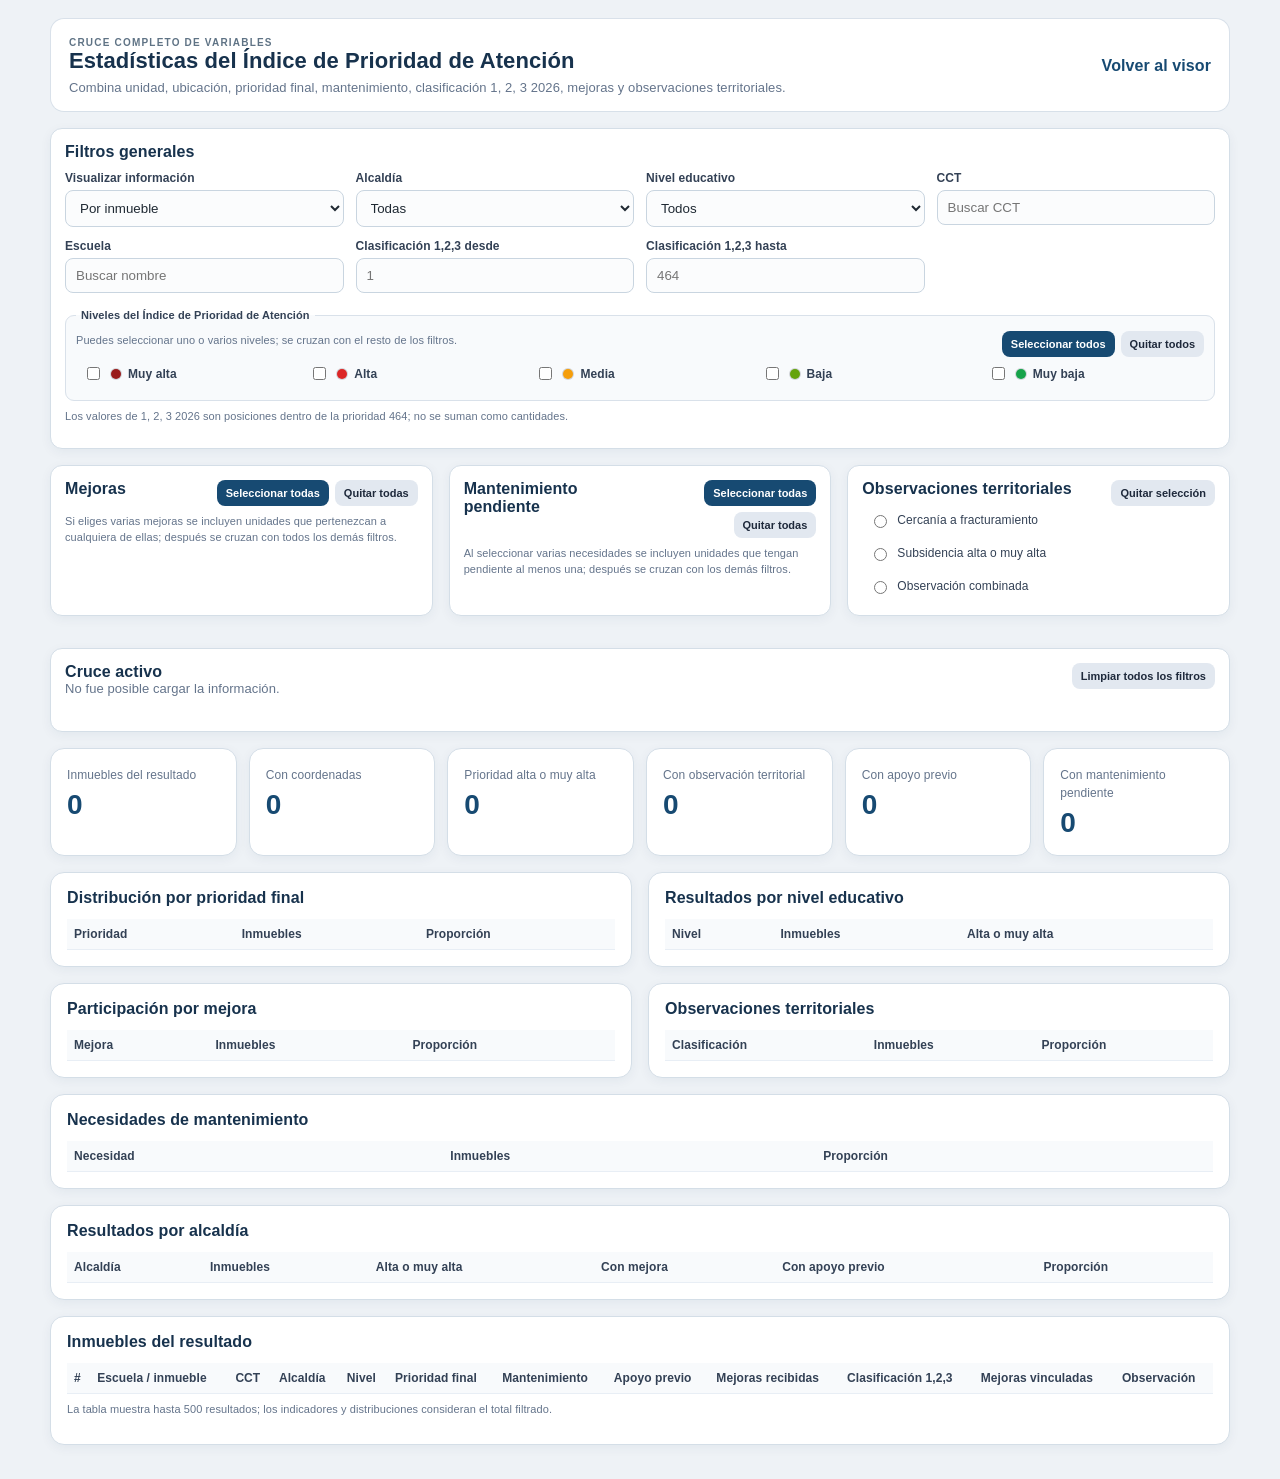
==== commit 2eead92a: "new_act" ====
--- a/estadisticas.html
+++ b/estadisticas.html
@@ -3,60 +3,88 @@
 <head>
   <meta charset="utf-8">
   <meta name="viewport" content="width=device-width, initial-scale=1">
-  <title>Estadísticas | Visor de programas de la Ciudad de México</title>
-  <link rel="stylesheet" href="style.css?v=20260904-1">
+  <title>Estadísticas | Índice de Prioridad de Atención</title>
+  <link rel="stylesheet" href="style.css?v=20260901-ipa">
 </head>
 <body class="stats-page">
   <main class="stats-container">
     <header class="stats-header">
-      <div><h1>Estadísticas del visor</h1><p>El resultado conserva los filtros de programas, mantenimiento y territorio seleccionados en el mapa.</p></div>
+      <div><span class="eyebrow">Cruce completo de variables</span><h1>Estadísticas del Índice de Prioridad de Atención</h1><p>Combina unidad, ubicación, prioridad final, mantenimiento, clasificación 1, 2, 3 2026, mejoras y observaciones territoriales.</p></div>
       <a href="index.html">Volver al visor</a>
     </header>
 
     <section class="stats-filter-panel">
       <h2>Filtros generales</h2>
       <div class="stats-filter-grid">
+        <div><label for="stViewMode">Visualizar información</label><select id="stViewMode"><option value="inmueble">Por inmueble</option><option value="cct">Por CCT</option></select></div>
+        <div><label for="stAlcaldia">Alcaldía</label><select id="stAlcaldia"><option value="">Todas</option></select></div>
         <div><label for="stNivel">Nivel educativo</label><select id="stNivel"><option value="">Todos</option></select></div>
         <div><label for="stCCT">CCT</label><input id="stCCT" type="search" placeholder="Buscar CCT"></div>
         <div><label for="stNombre">Escuela</label><input id="stNombre" type="search" placeholder="Buscar nombre"></div>
-        <div class="stats-actions"><button id="stLimpiar" class="secondary" type="button">Limpiar estos filtros</button></div>
+        <div><label for="stRankMin">Clasificación 1,2,3 desde</label><input id="stRankMin" type="number" min="1" max="464" placeholder="1"></div>
+        <div><label for="stRankMax">Clasificación 1,2,3 hasta</label><input id="stRankMax" type="number" min="1" max="464" placeholder="464"></div>
+      </div>
+      <fieldset class="priority-fieldset stats-priority-fieldset">
+        <legend>Niveles del Índice de Prioridad de Atención</legend>
+        <div class="stats-panel-head"><p class="stats-help">Puedes seleccionar uno o varios niveles; se cruzan con el resto de los filtros.</p><div class="stats-mini-actions"><button id="stAllPriorities" type="button">Seleccionar todos</button><button id="stClearPriorities" type="button" class="secondary">Quitar todos</button></div></div>
+        <div id="stPriorityFilters" class="priority-filter-grid stats-priority-grid">
+          <label><input type="checkbox" value="Muy alta"><span><i class="priority-dot dot-muy-alta"></i>Muy alta</span></label>
+          <label><input type="checkbox" value="Alta"><span><i class="priority-dot dot-alta"></i>Alta</span></label>
+          <label><input type="checkbox" value="Media"><span><i class="priority-dot dot-media"></i>Media</span></label>
+          <label><input type="checkbox" value="Baja"><span><i class="priority-dot dot-baja"></i>Baja</span></label>
+          <label><input type="checkbox" value="Muy baja"><span><i class="priority-dot dot-muy-baja"></i>Muy baja</span></label>
+        </div>
+      </fieldset>
+      <p class="stats-help">Los valores de 1, 2, 3 2026 son posiciones dentro de la prioridad 464; no se suman como cantidades.</p>
+    </section>
+
+    <section class="stats-theme-grid">
+      <div class="stats-filter-panel">
+        <div class="stats-panel-head"><h2>Mejoras</h2><div class="stats-mini-actions"><button id="stAllPrograms" type="button">Seleccionar todas</button><button id="stClearPrograms" type="button" class="secondary">Quitar todas</button></div></div>
+        <p class="stats-help">Si eliges varias mejoras se incluyen unidades que pertenezcan a cualquiera de ellas; después se cruzan con todos los demás filtros.</p>
+        <div id="stPrograms" class="stats-check-grid"></div>
+      </div>
+      <div class="stats-filter-panel">
+        <div class="stats-panel-head"><h2>Mantenimiento pendiente</h2><div class="stats-mini-actions"><button id="stAllMaintenance" type="button">Seleccionar todas</button><button id="stClearMaintenance" type="button" class="secondary">Quitar todas</button></div></div>
+        <p class="stats-help">Al seleccionar varias necesidades se incluyen unidades que tengan pendiente al menos una; después se cruzan con los demás filtros.</p>
+        <div id="stMaintenance" class="stats-check-grid"></div>
+      </div>
+      <div class="stats-filter-panel">
+        <div class="stats-panel-head"><h2>Observaciones territoriales</h2><button id="stClearRisk" type="button" class="secondary">Quitar selección</button></div>
+        <div class="stats-risk-list">
+          <label><input type="radio" name="stRisk" value="obs_fractura"><span>Cercanía a fracturamiento</span></label>
+          <label><input type="radio" name="stRisk" value="obs_subsidencia"><span>Subsidencia alta o muy alta</span></label>
+          <label><input type="radio" name="stRisk" value="obs_combinada"><span>Observación combinada</span></label>
+        </div>
       </div>
     </section>
 
     <section class="stats-filter-panel">
-      <h2>Cruce activo</h2>
-      <p id="statsContext" class="stats-context">Cargando selección…</p>
+      <div class="stats-panel-head"><div><h2>Cruce activo</h2><p id="statsContext" class="stats-context">Sin filtros temáticos.</p></div><button id="stLimpiar" type="button" class="secondary">Limpiar todos los filtros</button></div>
       <div id="statsTags" class="popup-flags"></div>
     </section>
 
     <section class="cards">
-      <div class="card"><span>Planteles del resultado</span><strong id="stTotal">0</strong></div>
-      <div class="card"><span>Con programas</span><strong id="stPrograms">0</strong></div>
-      <div class="card"><span>Con mantenimiento</span><strong id="stImprovements">0</strong></div>
-      <div class="card"><span>Alcaldías representadas</span><strong id="stAlcaldias">0</strong></div>
+      <div class="card"><span id="stTotalLabel">Inmuebles del resultado</span><strong id="stTotal">0</strong></div>
+      <div class="card"><span>Con coordenadas</span><strong id="stMapped">0</strong></div>
+      <div class="card"><span>Prioridad alta o muy alta</span><strong id="stHigh">0</strong></div>
+      <div class="card"><span>Con observación territorial</span><strong id="stTerritorial">0</strong></div>
+      <div class="card"><span>Con apoyo previo</span><strong id="stSupport">0</strong></div>
+      <div class="card"><span>Con mantenimiento pendiente</span><strong id="stMaintenancePending">0</strong></div>
     </section>
 
     <section class="grid-two">
-      <div class="table-panel">
-        <h2>Cobertura del resultado</h2>
-        <table><thead><tr><th>Condición</th><th>Planteles</th><th>Proporción</th></tr></thead><tbody id="tablaCobertura"></tbody></table>
-      </div>
-      <div class="table-panel">
-        <h2>Resultados por nivel educativo</h2>
-        <table><thead><tr><th>Nivel</th><th>Planteles</th><th>Con programas</th><th>Con mantenimiento</th></tr></thead><tbody id="tablaNivel"></tbody></table>
-      </div>
+      <div class="table-panel"><h2>Distribución por prioridad final</h2><table><thead><tr><th>Prioridad</th><th id="stDistributionUnit">Inmuebles</th><th>Proporción</th></tr></thead><tbody id="tablaDistribucion"></tbody></table></div>
+      <div class="table-panel"><h2>Resultados por nivel educativo</h2><table><thead><tr><th>Nivel</th><th id="stLevelUnit">Inmuebles</th><th>Alta o muy alta</th></tr></thead><tbody id="tablaNivel"></tbody></table></div>
     </section>
-
-    <section class="table-panel">
-      <h2>Resultados por alcaldía</h2>
-      <table><thead><tr><th>Alcaldía</th><th>Planteles</th><th>Con programas</th><th>Con mantenimiento</th><th>Proporción</th></tr></thead><tbody id="tablaAlcaldia"></tbody></table>
+    <section class="grid-two">
+      <div class="table-panel"><h2>Participación por mejora</h2><table><thead><tr><th>Mejora</th><th id="stProgramUnit">Inmuebles</th><th>Proporción</th></tr></thead><tbody id="tablaProgramas"></tbody></table></div>
+      <div class="table-panel"><h2>Observaciones territoriales</h2><table><thead><tr><th>Clasificación</th><th id="stRiskUnit">Inmuebles</th><th>Proporción</th></tr></thead><tbody id="tablaRiesgos"></tbody></table></div>
     </section>
-
-    <section class="table-panel">
-      <h2>Planteles del resultado</h2>
-      <table><thead><tr><th>#</th><th>Escuela</th><th>CCT</th><th>Alcaldía</th><th>Nivel</th><th>Programas / proyectos</th><th>Mantenimiento</th></tr></thead><tbody id="tablaRanking"></tbody></table>
-    </section>
+    <section class="table-panel"><h2>Necesidades de mantenimiento</h2><table><thead><tr><th>Necesidad</th><th id="stMaintenanceUnit">Inmuebles</th><th>Proporción</th></tr></thead><tbody id="tablaMantenimiento"></tbody></table></section>
+    <section class="table-panel"><h2>Resultados por alcaldía</h2><table><thead><tr><th>Alcaldía</th><th id="stAlcaldiaUnit">Inmuebles</th><th>Alta o muy alta</th><th>Con mejora</th><th>Con apoyo previo</th><th>Proporción</th></tr></thead><tbody id="tablaAlcaldia"></tbody></table></section>
+    <section class="table-panel"><h2 id="stRankingTitle">Inmuebles del resultado</h2><table><thead><tr><th>#</th><th>Escuela / inmueble</th><th>CCT</th><th>Alcaldía</th><th>Nivel</th><th>Prioridad final</th><th>Mantenimiento</th><th>Apoyo previo</th><th>Mejoras recibidas</th><th>Clasificación 1,2,3</th><th>Mejoras vinculadas</th><th>Observación</th></tr></thead><tbody id="tablaRanking"></tbody></table><p class="stats-table-note">La tabla muestra hasta 500 resultados; los indicadores y distribuciones consideran el total filtrado.</p></section>
   </main>
-  <script src="estadisticas.js?v=20260917-textos"></script>
+  <script src="estadisticas.js?v=20260901-ipa2"></script>
 </body>
 </html>
--- a/style.css
+++ b/style.css
@@ -1,299 +1,258 @@
-:root {
-  --bg: #eaf0f5;
-  --panel: #ffffff;
-  --panel-soft: #f6f9fb;
-  --text: #1f2933;
-  --muted: #607487;
-  --border: #d3dee8;
-  --primary: #174a72;
-  --primary-dark: #0f3554;
-  --accent: #0f766e;
-  --shadow: 0 10px 28px rgba(15, 35, 55, .14);
-}
-
-body.dark-mode {
-  --bg: #0f1720;
-  --panel: #172330;
-  --panel-soft: #1c2a38;
-  --text: #e8f0f7;
-  --muted: #a6b8c8;
-  --border: #314354;
-  --primary: #5da8d6;
-  --primary-dark: #3e8fbd;
-  --accent: #4fd1c5;
-  --shadow: 0 12px 32px rgba(0, 0, 0, .38);
-}
-
-* { box-sizing: border-box; }
-
-html, body { height: 100%; }
-
-body {
-  margin: 0;
-  color: var(--text);
-  background: var(--bg);
-  font-family: Inter, "Segoe UI", Roboto, Arial, sans-serif;
-  font-size: 16px;
-  letter-spacing: .003em;
-}
-
-.topbar {
-  min-height: 94px;
-  padding: 15px 24px;
-  display: flex;
-  align-items: center;
-  justify-content: space-between;
-  gap: 24px;
-  position: relative;
-  z-index: 1000;
-  background: linear-gradient(135deg, var(--panel), var(--panel-soft));
-  border-bottom: 1px solid var(--border);
-  box-shadow: 0 2px 12px rgba(15, 53, 84, .07);
-}
-
-.brand-block { display: flex; flex-direction: column; min-width: 0; }
-.eyebrow, .panel-kicker { color: var(--muted); font-size: 12px; font-weight: 800; letter-spacing: .11em; text-transform: uppercase; }
-.topbar h1 { margin: 2px 0 0; color: var(--primary); font-size: 23px; line-height: 1.2; letter-spacing: -.015em; }
-.topbar p { margin: 6px 0 0; color: var(--muted); font-size: 14px; line-height: 1.4; }
-.topbar a, .stats-header a {
-  display: inline-flex;
-  align-items: center;
-  min-height: 40px;
-  padding: 0 14px;
-  color: var(--primary);
-  background: var(--panel);
-  border: 1px solid var(--border);
-  border-radius: 9px;
-  font-size: 14px;
-  font-weight: 750;
-  text-decoration: none;
-}
-
-.layout { height: calc(100vh - 94px); display: grid; grid-template-columns: 360px 1fr; transition: grid-template-columns .2s ease; }
-.layout.sidebar-collapsed { grid-template-columns: 0 1fr; }
-.sidebar { overflow: auto; background: var(--panel-soft); border-right: 1px solid var(--border); z-index: 900; transition: transform .2s ease; }
-.layout.sidebar-collapsed .sidebar { padding: 0; overflow: hidden; border-right: 0; transform: translateX(-100%); }
-
-.sidebar-head { min-height: 62px; padding: 12px 14px; display: flex; align-items: center; justify-content: space-between; border-bottom: 1px solid var(--border); background: var(--panel); }
-.sidebar-head strong { display: block; margin-top: 3px; color: var(--primary); font-size: 15px; }
-
-button {
-  border: 0;
-  border-radius: 8px;
-  padding: 9px 12px;
-  color: #ffffff;
-  background: var(--primary);
-  font: inherit;
-  font-size: 14px;
-  font-weight: 750;
-  cursor: pointer;
-  transition: background .16s, border-color .16s, transform .16s, box-shadow .16s;
-}
-button:hover { background: var(--primary-dark); transform: translateY(-1px); }
-button.secondary, .secondary-action { color: var(--text); background: var(--panel-soft); border: 1px solid var(--border); }
-button.secondary:hover, .secondary-action:hover { color: var(--text); background: var(--bg); }
-.icon-button { width: 34px; height: 34px; padding: 0; color: var(--primary); background: var(--bg); font-size: 22px; }
-.hidden { display: none !important; }
-
-.panel { margin: 10px; padding: 14px; background: var(--panel); border: 1px solid var(--border); border-radius: 12px; box-shadow: 0 1px 3px rgba(15, 53, 84, .04); }
-.panel h2 { margin: 0 0 12px; color: var(--primary); font-size: 16px; }
-.panel.compact { margin-bottom: 18px; }
-.hint { margin: 0 0 10px; color: var(--muted); font-size: 13px; line-height: 1.45; }
-
-label { display: block; margin: 11px 0 5px; color: var(--text); font-size: 14px; font-weight: 700; }
-select, input {
-  width: 100%;
-  min-height: 40px;
-  padding: 9px 10px;
-  color: var(--text);
-  background: var(--panel-soft);
-  border: 1px solid var(--border);
-  border-radius: 8px;
-  font: inherit;
-  font-size: 14px;
-}
-input:focus, select:focus { outline: none; border-color: var(--primary); box-shadow: 0 0 0 3px rgba(37, 99, 235, .13); background: var(--panel); }
-.buttons { display: flex; gap: 8px; margin-top: 12px; }
-.buttons.single-action { display: block; }
-.buttons.single-action button { width: 100%; }
-
-.inline-check { display: flex; align-items: flex-start; gap: 9px; margin: 8px 0; font-size: 14px; font-weight: 550; line-height: 1.35; }
-.inline-check input { width: auto; min-height: 0; margin: 2px 0 0; flex: 0 0 auto; }
-.inline-check span { min-width: 0; }
-.inline-check em { display: block; margin-top: 2px; color: var(--muted); font-size: 12px; font-style: normal; font-weight: 500; }
-
-.collapse-title { width: 100%; display: flex; align-items: center; justify-content: space-between; padding: 10px 12px; color: var(--primary); background: var(--panel-soft); border: 1px solid var(--border); }
-.collapse-title:hover { color: var(--primary); background: var(--bg); }
-.collapsible-body { padding-top: 12px; }
-
-.section-actions { display: grid; grid-template-columns: 1fr 1fr; gap: 7px; margin: 9px 0; }
-.compact-action { padding: 8px; font-size: 12px; }
-.selection-counter { margin: 7px 0; padding: 8px 9px; color: var(--muted); background: var(--panel-soft); border: 1px solid var(--border); border-radius: 7px; font-size: 12px; }
-.selection-counter strong { color: var(--primary); font-size: 15px; }
-
-.program-checklist { max-height: 440px; overflow: auto; background: var(--panel-soft); border: 1px solid var(--border); border-radius: 9px; }
-.program-group, .territory-group { border-bottom: 1px solid var(--border); }
-.program-group:last-child, .territory-group:last-child { border-bottom: 0; }
-.program-group summary, .territory-group summary { display: flex; justify-content: space-between; gap: 8px; padding: 10px; color: var(--primary); background: var(--panel-soft); cursor: pointer; font-size: 13px; font-weight: 800; }
-.program-group summary small, .territory-group summary small { flex: 0 0 auto; color: var(--muted); font-size: 12px; font-weight: 600; }
-.program-group > div { padding: 4px 7px; }
-.program-option { margin: 0; padding: 7px 5px; border-bottom: 1px solid var(--border); font-weight: 550; }
-.program-option:last-child { border-bottom: 0; }
-.theme-checklist { display: grid; gap: 3px; }
-.theme-checklist .inline-check { margin: 0; padding: 7px; border-radius: 7px; }
-.theme-checklist .inline-check:hover, .territory-option:hover { background: var(--panel-soft); }
-
-#territoryFilters { overflow: hidden; border: 1px solid var(--border); border-radius: 9px; }
-.territory-group-body { padding: 9px; }
-.territory-search { min-height: 36px; }
-.territory-clear { width: 100%; margin: 7px 0; padding: 7px 9px; font-size: 12px; }
-.territory-checklist { max-height: 285px; overflow: auto; border-top: 1px solid var(--border); }
-.territory-option { margin: 0; padding: 7px 4px; border-bottom: 1px solid var(--border); font-weight: 550; }
-.territory-option:last-child { border-bottom: 0; }
-.territory-single-group { padding: 10px; border-top: 1px solid var(--border); }
-.territory-single-group:first-child { border-top: 0; }
-.territory-single-group label { margin: 0 0 6px; }
-.territory-single { width: 100%; }
-.territory-layer-group { padding: 8px 10px; border-top: 1px solid var(--border); }
-.territory-layer-option { margin: 0; padding: 4px 0; }
-.hidden-by-search { display: none !important; }
-
-.cross-summary { margin: 0 0 10px; padding: 9px; color: var(--text); background: var(--panel-soft); border-left: 3px solid var(--primary); border-radius: 6px; font-size: 13px; line-height: 1.4; }
-.kpis { display: grid; grid-template-columns: repeat(2, 1fr); gap: 8px; }
-.kpis div { padding: 9px 7px; text-align: center; background: var(--panel-soft); border: 1px solid var(--border); border-radius: 10px; }
-.kpis strong { display: block; color: var(--primary); font-size: 22px; }
-.kpis span { color: var(--muted); font-size: 12px; line-height: 1.25; }
-
-.maparea { position: relative; min-width: 0; overflow: hidden; background: #dfe8ef; }
-#map { width: 100%; height: 100%; }
-.maparea:fullscreen { width: 100vw; height: 100vh; }
-.maparea:fullscreen #map { width: 100%; height: 100%; }
-.map-actions { position: absolute; top: 14px; right: 14px; z-index: 1000; display: flex; gap: 8px; }
-.map-actions button { width: 42px; height: 42px; padding: 0; color: var(--primary); background: var(--panel); border: 1px solid var(--border); box-shadow: var(--shadow); font-size: 20px; }
-.map-actions button:hover { background: var(--panel-soft); }
-
-.leaflet-left .leaflet-control { margin-left: 14px; }
-.leaflet-top .leaflet-control { margin-top: 14px; }
-.leaflet-control-zoom { overflow: hidden; border: 1px solid var(--border) !important; border-radius: 10px !important; box-shadow: var(--shadow) !important; }
-.leaflet-control-zoom a { color: var(--primary) !important; background: var(--panel) !important; }
-.leaflet-control-zoom a:hover { background: var(--panel-soft) !important; }
-.leaflet-control-attribution { color: #334155; background: rgba(255, 255, 255, .82) !important; }
-.dark-mode .leaflet-tile-pane { filter: brightness(.62) contrast(1.3) saturate(.55) hue-rotate(180deg) invert(1); }
-.dark-mode .leaflet-popup-content-wrapper, .dark-mode .leaflet-popup-tip { color: var(--text); background: var(--panel); }
-
-.map-status { position: absolute; top: 18px; left: 50%; z-index: 1000; transform: translateX(-50%); padding: 10px 14px; color: var(--primary); background: color-mix(in srgb, var(--panel) 96%, transparent); border: 1px solid var(--border); border-radius: 9px; box-shadow: var(--shadow); font-size: 13px; font-weight: 750; }
-.map-status.error { color: #991b1b; background: #fff7f7; border-color: #fecaca; }
-.show-sidebar { position: absolute; top: 108px; left: 12px; z-index: 1050; color: var(--primary); background: var(--panel); border: 1px solid var(--border); box-shadow: var(--shadow); }
-
-.legend { position: absolute; bottom: 18px; left: 14px; z-index: 800; min-width: 210px; max-width: 340px; padding: 10px; color: var(--text); background: var(--panel); border: 1px solid var(--border); border-radius: 10px; box-shadow: var(--shadow); font-size: 13px; }
-.legend-head { display: flex; align-items: center; justify-content: space-between; gap: 10px; margin-bottom: 8px; }
-.legend button { width: 26px; height: 26px; padding: 0; border-radius: 6px; }
-.legend-subtitle { margin: 9px 0 5px; padding-top: 8px; border-top: 1px solid var(--border); color: var(--primary); font-weight: 800; }
-.legend-body-truncated { max-height: 250px; overflow: auto; }
-.imv-popup strong { display: block; margin-bottom: 8px; color: var(--primary); }
-.imv-popup dl { display: grid; grid-template-columns: auto 1fr; gap: 4px 10px; margin: 0; }
-.imv-popup dt { color: var(--muted); font-weight: 700; }
-.imv-popup dd { margin: 0; font-weight: 700; }
-.swatch { display: inline-block; width: 12px; height: 12px; margin-right: 7px; border: 1px solid rgba(0, 0, 0, .18); border-radius: 50%; }
-.summary-marker { display: flex; align-items: center; justify-content: center; color: #ffffff; background: rgba(23, 74, 114, .9); border: 2px solid #ffffff; border-radius: 50%; box-shadow: 0 3px 10px rgba(15, 23, 42, .3); font-size: 14px; font-weight: 800; cursor: pointer; }
-
-.detail-panel { position: absolute; top: 72px; right: 16px; z-index: 850; width: 390px; max-width: calc(100% - 32px); max-height: calc(100% - 88px); overflow: auto; padding: 16px; color: var(--text); background: var(--panel); border: 1px solid var(--border); border-radius: 14px; box-shadow: var(--shadow); transform: translateX(440px); transition: transform .22s ease; }
-.detail-panel.open { transform: translateX(0); }
-.detail-panel .close { position: absolute; top: 10px; right: 10px; width: 32px; height: 32px; padding: 0; color: var(--text); background: var(--panel-soft); border: 1px solid var(--border); }
-.detail-panel h2 { margin: 4px 40px 13px 0; color: var(--primary); font-size: 18px; line-height: 1.25; }
-.detail-content dl { display: grid; grid-template-columns: 125px 1fr; gap: 8px 10px; margin: 0 0 14px; font-size: 14px; }
-.detail-content dt { color: var(--text); font-weight: 750; }
-.detail-content dd { margin: 0; color: var(--text); overflow-wrap: anywhere; }
-.detail-content h3 { margin: 0 0 7px; color: var(--primary); font-size: 15px; }
-.detail-content p { margin: 0 0 8px; color: var(--muted); font-size: 13px; line-height: 1.45; }
-.detail-tabs { display: flex; flex-wrap: wrap; gap: 6px; margin-bottom: 12px; }
-.tab-btn { padding: 8px 10px; color: var(--text); background: var(--panel-soft); border: 1px solid var(--border); font-size: 13px; }
-.tab-btn.active { color: #ffffff; background: var(--primary); }
-.tab-pane { display: none; }
-.tab-pane.active { display: block; }
-
-.popup-title { margin-bottom: 5px; color: var(--primary); font-size: 15px; font-weight: 800; }
-.popup-meta { color: var(--text); font-size: 13px; line-height: 1.45; }
-.popup-flags { margin-top: 8px; }
-.mini-tag { display: inline-block; margin: 0 4px 4px 0; padding: 4px 7px; border-radius: 999px; font-size: 11px; font-weight: 750; }
-.mini-tag.blue { color: #1d4ed8; background: #dbeafe; }
-.mini-tag.teal { color: #115e59; background: #ccfbf1; }
-.indicator-mini { margin-top: 9px; padding-top: 8px; border-top: 1px solid var(--border); font-size: 12px; }
-.indicator-mini > strong { display: block; margin-bottom: 5px; color: var(--primary); }
-.indicator-mini div { display: flex; justify-content: space-between; gap: 12px; margin: 3px 0; }
-.indicator-mini b { color: var(--text); }
-
-.info-card, .indicator-card { margin: 9px 0; padding: 11px; background: var(--panel-soft); border: 1px solid var(--border); border-radius: 10px; box-shadow: 0 1px 2px rgba(15, 53, 84, .035); }
-.blue-card { border-left: 4px solid #2563eb; }
-.improvement-card { border-left: 4px solid var(--accent); }
-.program-parent { margin-bottom: 4px; color: var(--muted); font-size: 11px; font-weight: 800; letter-spacing: .07em; text-transform: uppercase; }
-.muted-box { padding: 10px; color: var(--muted); background: var(--panel-soft); border: 1px solid var(--border); border-radius: 8px; }
-.map-link { display: inline-block; color: var(--primary); font-size: 13px; font-weight: 750; }
-.indicator-card h3 { margin-bottom: 3px; }
-.indicator-grid { display: grid; grid-template-columns: 1fr 1fr; gap: 7px; margin-top: 9px; }
-.indicator-grid div { padding: 8px; background: var(--panel); border: 1px solid var(--border); border-radius: 8px; }
-.indicator-grid span { display: block; color: var(--muted); font-size: 12px; line-height: 1.3; }
-.indicator-grid strong { display: block; margin-top: 4px; color: var(--primary); font-size: 14px; }
-
-.socio-content { padding-top: 8px; border-top: 1px solid var(--border); }
-.socio-content h3 { margin: 0 0 5px; color: var(--primary); font-size: 15px; }
-.socio-content p { margin: 0 0 9px; color: var(--muted); font-size: 12px; line-height: 1.45; }
-.socio-highlight { margin: 10px 0; padding: 10px; background: var(--panel-soft); border: 1px solid var(--border); border-radius: 8px; }
-.socio-highlight span, .socio-grid span { display: block; color: var(--muted); font-size: 12px; line-height: 1.35; }
-.socio-highlight strong { display: block; margin-top: 4px; color: var(--primary); font-size: 17px; }
-.socio-grid { display: grid; grid-template-columns: 1fr 1fr; gap: 7px; margin-bottom: 10px; }
-.socio-grid > div { padding: 8px; background: var(--panel-soft); border: 1px solid var(--border); border-radius: 8px; }
-.socio-grid strong { display: block; margin-top: 4px; color: var(--text); font-size: 13px; }
-
-.stats-page { min-height: 100vh; padding: 18px; }
-.stats-container { max-width: 1240px; margin: 0 auto; }
-.stats-header, .stats-filter-panel, .card, .table-panel { background: var(--panel); border: 1px solid var(--border); border-radius: 14px; box-shadow: 0 3px 12px rgba(15, 53, 84, .055); }
-.stats-header { margin-bottom: 16px; padding: 18px; display: flex; align-items: center; justify-content: space-between; gap: 14px; }
-.stats-header h1 { margin: 0; color: var(--primary); font-size: 23px; }
-.stats-header p { margin: 6px 0 0; color: var(--muted); font-size: 14px; }
-.stats-filter-panel { margin: 16px 0; padding: 14px; }
-.stats-filter-panel h2, .table-panel h2 { margin: 0 0 12px; color: var(--primary); font-size: 17px; }
-.stats-filter-grid { display: grid; grid-template-columns: repeat(4, minmax(160px, 1fr)); gap: 12px; }
-.stats-filter-grid label { margin-top: 0; }
-.stats-actions { display: flex; align-items: end; }
-.stats-actions button { width: 100%; min-height: 40px; }
-.stats-context { margin: 0 0 12px; color: var(--muted); font-size: 14px; }
-.cards { display: grid; grid-template-columns: repeat(4, 1fr); gap: 12px; margin-bottom: 16px; }
-.card { padding: 16px; }
-.card span { color: var(--muted); font-size: 13px; }
-.card strong { display: block; margin-top: 6px; color: var(--primary); font-size: 30px; }
-.grid-two { display: grid; grid-template-columns: 1fr 1fr; gap: 16px; }
-.table-panel { margin-bottom: 16px; padding: 16px; overflow: auto; }
-table { width: 100%; border-collapse: collapse; font-size: 14px; }
-th, td { padding: 9px 8px; text-align: left; border-bottom: 1px solid var(--border); vertical-align: top; }
-th { color: var(--text); background: var(--panel-soft); font-size: 13px; }
-.bar { min-width: 80px; height: 10px; overflow: hidden; background: var(--bg); border-radius: 999px; }
-.bar span { display: block; height: 100%; background: var(--primary); }
-.empty-row { padding: 18px !important; color: var(--muted); text-align: center; }
-
-@media (max-width: 960px) {
-  .topbar { align-items: flex-start; flex-direction: column; gap: 12px; }
-  .topbar nav, .topbar nav a { width: 100%; justify-content: center; }
-  .layout, .layout.sidebar-collapsed { height: auto; grid-template-columns: 1fr; }
-  .layout.sidebar-collapsed .sidebar { display: none; }
-  .sidebar { max-height: none; border-right: 0; border-bottom: 1px solid var(--border); }
-  .maparea { height: 72vh; min-height: 540px; }
-  .show-sidebar { top: 108px; }
-  .detail-panel { top: auto; right: 12px; bottom: 12px; left: 12px; width: auto; max-width: none; max-height: 60%; transform: translateY(115%); }
-  .detail-panel.open { transform: translateY(0); }
-  .cards, .grid-two { grid-template-columns: 1fr 1fr; }
-  .stats-filter-grid { grid-template-columns: 1fr 1fr; }
-}
-
-@media (max-width: 620px) {
-  .topbar { padding: 12px 14px; }
-  .topbar h1 { font-size: 20px; }
-  .map-actions { top: 10px; right: 10px; }
-  .leaflet-left .leaflet-control { margin-left: 10px; }
-  .leaflet-top .leaflet-control { margin-top: 10px; }
-  .legend { right: 10px; bottom: 10px; left: 10px; min-width: 0; }
-  .section-actions, .indicator-grid, .cards, .grid-two, .stats-filter-grid { grid-template-columns: 1fr; }
-  .program-checklist { max-height: 330px; }
-  .detail-content dl { grid-template-columns: 1fr; gap: 3px; }
-  .detail-content dd { margin-bottom: 7px; }
-}
+:root{
+  --bg:#eef2f6;
+  --panel:#ffffff;
+  --text:#1f2933;
+  --muted:#64748b;
+  --border:#d9e1ea;
+  --primary:#174a72;
+  --primary-dark:#0f3554;
+  --shadow:0 8px 24px rgba(15,23,42,.12);
+}
+
+*{box-sizing:border-box}
+
+body{margin:0;font-family:Inter,"Segoe UI",Roboto,Arial,sans-serif;color:var(--text);background:var(--bg);letter-spacing:.005em}
+
+.topbar{min-height:88px;padding:14px 24px;background:linear-gradient(135deg,#fff 0%,#f5f8fb 100%);border-bottom:1px solid #cbd7e3;display:flex;justify-content:space-between;align-items:center;gap:22px;z-index:1000;position:relative;box-shadow:0 2px 10px rgba(15,53,84,.06)}
+.topbar h1{margin:2px 0 0;font-size:21px;font-weight:750;color:#123958;letter-spacing:-.015em}
+.topbar p{margin:5px 0 0;font-size:12.5px;color:#52677a;max-width:800px;line-height:1.45}
+.topbar a{color:var(--primary);text-decoration:none;font-size:14px;font-weight:700;border:1px solid var(--border);border-radius:8px;padding:8px 12px;background:#fff}
+
+.layout{height:calc(100vh - 88px);display:grid;grid-template-columns:340px 1fr;transition:grid-template-columns .2s ease}
+.layout.sidebar-collapsed{grid-template-columns:0 1fr}
+.sidebar{overflow:auto;padding:14px;border-right:1px solid var(--border);background:#eef3f7;transition:transform .2s ease;z-index:900}
+.layout.sidebar-collapsed .sidebar{transform:translateX(-100%);padding:0;border-right:0;overflow:hidden}
+
+.sidebar-head{display:flex;justify-content:space-between;align-items:center;margin-bottom:12px;color:#17324d;font-size:14px}
+.icon-button{width:30px;height:30px;padding:0;border-radius:8px;background:#dce7f0;color:#17324d;font-size:20px;line-height:1}
+.icon-button:hover{background:#cbd9e5}
+.show-sidebar{position:absolute;left:12px;top:90px;z-index:950;background:#fff;color:#17324d;border:1px solid var(--border);box-shadow:var(--shadow)}
+.hidden{display:none!important}
+
+.panel{background:var(--panel);border:1px solid var(--border);border-radius:12px;padding:14px;margin-bottom:14px;box-shadow:0 1px 3px rgba(15,23,42,.04)}
+.panel h2{margin:0 0 12px;font-size:15px;color:#17324d}
+label{display:block;margin:11px 0 5px;font-size:12px;font-weight:700;color:#334155}
+select,input{width:100%;padding:9px 10px;border:1px solid var(--border);border-radius:8px;background:#fff;color:var(--text)}
+button{border:0;border-radius:8px;padding:9px 12px;background:var(--primary);color:#fff;font-weight:700;cursor:pointer}
+button:hover{background:var(--primary-dark)}
+button.secondary{background:#e2e8f0;color:#1e293b}
+.buttons{display:flex;gap:8px;margin-top:12px}.buttons button{flex:1}
+.hint{margin:0 0 10px;color:var(--muted);font-size:12px;line-height:1.35}
+
+.checklist{max-height:265px;overflow:auto;border:1px solid var(--border);border-radius:8px;padding:8px}
+.checklist label{display:flex;align-items:center;gap:8px;margin:0;padding:7px 4px;font-weight:400;font-size:13px;border-bottom:1px solid #eef2f7}
+.checklist label:last-child{border-bottom:0}.checklist input{width:auto}
+
+.collapse-title{width:100%;display:flex;justify-content:space-between;align-items:center;background:#f8fafc;color:#17324d;border:1px solid var(--border);padding:10px 12px}
+.collapse-title:hover{background:#eef3f7}
+.collapsible-body{padding-top:12px}
+.inline-check{display:flex;align-items:center;gap:8px;margin:8px 0;font-size:13px;font-weight:500}.inline-check input{width:auto}
+
+.kpis{display:grid;grid-template-columns:repeat(3,1fr);gap:8px}
+.kpis div{border:1px solid var(--border);border-radius:10px;padding:8px;text-align:center;background:#f8fafc}
+.kpis strong{display:block;font-size:20px;color:var(--primary)}.kpis span{font-size:11px;color:var(--muted)}
+
+.maparea{position:relative;min-width:0;overflow:hidden}#map{height:100%;width:100%}
+.legend{position:absolute;left:14px;bottom:18px;background:#fff;border:1px solid var(--border);border-radius:10px;padding:10px;box-shadow:var(--shadow);z-index:800;min-width:190px;font-size:12px}
+.extra-legend{bottom:188px;min-width:210px}
+.legend-head{display:flex;align-items:center;justify-content:space-between;gap:10px;margin-bottom:8px}.legend button{width:24px;height:24px;padding:0;line-height:24px;border-radius:6px}
+.swatch{display:inline-block;width:12px;height:12px;border-radius:50%;margin-right:7px;border:1px solid rgba(0,0,0,.18)}.swatch.square{border-radius:2px}
+.c-muy-baja{background:#2ca25f}.c-baja{background:#a1d99b}.c-media{background:#ffd166}.c-alta{background:#f97316}.c-muy-alta{background:#dc2626}
+.s-muy-bajo{background:#006837}.s-bajo{background:#78c679}.s-medio{background:#ffd166}.s-alto{background:#f97316}.s-muy-alto{background:#dc2626}
+
+.detail-panel{position:absolute;right:16px;top:16px;width:360px;max-width:calc(100% - 32px);max-height:calc(100% - 32px);overflow:auto;background:#fff;border:1px solid var(--border);border-radius:14px;padding:16px;box-shadow:var(--shadow);z-index:850;transform:translateX(410px);transition:.22s ease}.detail-panel.open{transform:translateX(0)}
+.detail-panel .close{position:absolute;right:10px;top:10px;width:28px;height:28px;padding:0;background:#e2e8f0;color:#1e293b}.detail-panel h2{font-size:17px;margin:4px 34px 12px 0;color:#17324d}
+.detail-content dl{display:grid;grid-template-columns:120px 1fr;gap:7px 10px;margin:0 0 14px;font-size:13px}.detail-content dt{font-weight:700;color:#334155}.detail-content dd{margin:0;color:#1f2933}.detail-content h3{font-size:14px;margin:14px 0 6px;color:#17324d}.detail-content p{font-size:13px;line-height:1.4;margin:0 0 8px}
+.badge{display:inline-block;padding:4px 8px;border-radius:999px;font-size:12px;font-weight:700;color:#172033}.badge.muy-baja{background:#c7e9d0}.badge.baja{background:#d9f0d3}.badge.media{background:#fff1b8}.badge.alta{background:#fed7aa}.badge.muy-alta{background:#fecaca}
+.need-list{margin:8px 0 0;padding-left:18px;font-size:13px}.need-list li{margin:4px 0}
+.popup-title{font-weight:700;color:#17324d;margin-bottom:4px}.popup-meta{font-size:12px;color:#475569}.popup-details{margin-top:8px;font-size:12px}
+.summary-marker{border-radius:50%;background:rgba(31,78,121,.88);color:#fff;display:flex;align-items:center;justify-content:center;border:2px solid #fff;box-shadow:0 2px 8px rgba(15,23,42,.25);font-weight:700}
+.fracture-tooltip{font-size:12px;color:#17324d;font-weight:700;background:#fff;border:1px solid var(--border);box-shadow:0 2px 8px rgba(15,23,42,.12)}
+.leaflet-control-layers{border-radius:10px!important;border:1px solid var(--border)!important;box-shadow:var(--shadow)!important;margin-bottom:18px!important;margin-right:18px!important}
+
+.stats-page{min-height:100vh;padding:18px}.stats-container{max-width:1180px;margin:0 auto}.stats-header{background:#fff;border:1px solid var(--border);border-radius:14px;padding:18px;margin-bottom:16px;display:flex;justify-content:space-between;gap:14px;align-items:center}.stats-header h1{margin:0;font-size:22px;color:#17324d}.stats-header p{margin:6px 0 0;color:var(--muted);font-size:13px}.stats-header a{color:var(--primary);font-weight:700;text-decoration:none}.cards{display:grid;grid-template-columns:repeat(4,1fr);gap:12px;margin-bottom:16px}.card{background:#fff;border:1px solid var(--border);border-radius:14px;padding:16px}.card span{font-size:12px;color:var(--muted)}.card strong{display:block;font-size:28px;color:var(--primary);margin-top:6px}.grid-two{display:grid;grid-template-columns:1fr 1fr;gap:16px}.table-panel{background:#fff;border:1px solid var(--border);border-radius:14px;padding:16px;margin-bottom:16px;overflow:auto}.table-panel h2{margin:0 0 12px;font-size:16px;color:#17324d}table{width:100%;border-collapse:collapse;font-size:13px}th,td{border-bottom:1px solid #e8eef5;padding:8px 7px;text-align:left}th{color:#334155;background:#f8fafc;font-size:12px}.bar{height:10px;background:#e2e8f0;border-radius:999px;overflow:hidden;min-width:80px}.bar span{display:block;height:100%;background:#1f4e79}
+
+@media (max-width:900px){
+  .topbar{height:auto;min-height:72px;align-items:flex-start;flex-direction:column}.layout{height:auto;grid-template-columns:1fr}.layout.sidebar-collapsed{grid-template-columns:1fr}.layout.sidebar-collapsed .sidebar{display:none}.sidebar{max-height:none;border-right:0;border-bottom:1px solid var(--border)}.show-sidebar{top:96px}.maparea{height:70vh}.detail-panel{width:auto;left:12px;right:12px;top:auto;bottom:12px;max-height:58%;transform:translateY(110%)}.detail-panel.open{transform:translateY(0)}.legend{left:10px;bottom:10px}.extra-legend{bottom:180px}.cards,.grid-two{grid-template-columns:1fr}
+}
+.mode-button{width:100%;margin-top:8px;background:#e2e8f0;color:#17324d}.mode-button.active{background:var(--primary);color:#fff}.soft-rule{border:0;border-top:1px solid var(--border);margin:10px 0}.dynamic-kpis{grid-template-columns:repeat(2,1fr)}.popup-flags{margin-top:7px}.mini-tag{display:inline-block;padding:3px 6px;border-radius:999px;font-size:10px;font-weight:700;margin-right:4px}.mini-tag.blue{background:#dbeafe;color:#1d4ed8}.mini-tag.purple{background:#ede9fe;color:#6d28d9}.detail-tabs{display:flex;gap:5px;flex-wrap:wrap;margin-bottom:12px}.tab-btn{padding:7px 9px;background:#e2e8f0;color:#334155;font-size:11px}.tab-btn.active{background:var(--primary);color:#fff}.tab-pane{display:none}.tab-pane.active{display:block}.info-card{border:1px solid var(--border);border-radius:10px;padding:10px;margin:8px 0}.info-card h3{margin-top:0}.blue-card{border-left:4px solid #2563eb}.purple-card{border-left:4px solid #7c3aed}.muted-box,.method-note{background:#f8fafc;border:1px solid var(--border);border-radius:8px;padding:9px;color:var(--muted)}
+.nested-filter{margin:6px 0 10px 26px;padding:8px 10px;border-left:3px solid #dbeafe;background:#f8fafc;border-radius:6px}.nested-filter label{margin-top:0}.download-list{display:grid;gap:8px}.download-list a{display:block;padding:9px 10px;border:1px solid var(--border);border-radius:8px;text-decoration:none;color:var(--primary);font-size:12px;font-weight:700;background:#f8fafc}.download-list a:hover{background:#eaf2f8}.observation-card{margin:10px 0;padding:11px;border-left:4px solid #c2410c;background:#fff7ed;border-radius:8px;font-size:13px;line-height:1.45}.observation-card p{margin:5px 0 0}.observation-card.reinforced{border-left-color:#7c3aed;background:#f5f3ff}.summary-marker{cursor:pointer}.stats-filter-panel{background:#fff;border:1px solid var(--border);border-radius:12px;padding:14px;margin:16px 0;box-shadow:0 1px 3px rgba(15,23,42,.04)}.stats-filter-grid{display:grid;grid-template-columns:repeat(4,minmax(160px,1fr));gap:12px}.stats-filter-grid label{margin-top:0}.stats-actions{display:flex;align-items:end;gap:8px}.stats-context{margin:0 0 14px;color:var(--muted);font-size:13px}.empty-row{text-align:center;color:var(--muted);padding:18px!important}@media(max-width:900px){.stats-filter-grid{grid-template-columns:1fr 1fr}}@media(max-width:600px){.stats-filter-grid{grid-template-columns:1fr}}
+
+/* Señales de necesidades que coinciden con apoyos previos */
+.mini-tag.warning{background:#fff3cd;color:#8a4b08;border:1px solid #f4c15d}
+.support-warning{margin:12px 0;padding:12px;border:1px solid #f4c15d;border-left:5px solid #d97706;border-radius:9px;background:#fff8e6;color:#713f12;font-size:12px;line-height:1.45}
+.support-warning p{margin:6px 0}.support-warning ul{margin:7px 0 0;padding-left:18px}
+.need-list li{display:flex;align-items:flex-start;justify-content:space-between;gap:10px}
+.need-list li.need-with-support{padding:8px;border-radius:7px;background:#fff8e6;border:1px solid #f7d58a}
+.support-signal{display:inline-block;flex:0 0 auto;padding:3px 6px;border-radius:999px;background:#fef3c7;color:#92400e;font-size:10px;font-weight:700;white-space:nowrap}
+@media(max-width:600px){.need-list li{display:block}.support-signal{margin-top:5px;white-space:normal}}
+
+.mini-tag.teal{background:#ccfbf1;color:#115e59}
+.mini-tag.gold{background:#fef3c7;color:#854d0e}
+.teal-card{border-left-color:#0f766e}
+.gold-card{border-left-color:#ca8a04}
+.compact-support{padding:8px 10px;margin:8px 0}
+
+.submenu-clear{
+  width:100%;
+  margin-top:10px;
+  padding:8px 10px;
+  border:1px solid #cbd5e1;
+  border-radius:8px;
+  background:#f8fafc;
+  color:#334155;
+  font-size:12px;
+  font-weight:700;
+}
+.submenu-clear:hover{
+  background:#e2e8f0;
+  color:#0f172a;
+}
+
+
+/* Ajustes institucionales de presentación */
+.brand-block{display:flex;flex-direction:column;min-width:0}
+.eyebrow,.panel-kicker{display:block;color:#5f7385;font-size:10px;font-weight:800;letter-spacing:.12em;text-transform:uppercase}
+.topbar nav a{display:inline-flex;align-items:center;min-height:38px;padding:0 14px;border:1px solid #b9c9d8;border-radius:9px;background:#fff;box-shadow:0 1px 2px rgba(15,53,84,.04);transition:.18s ease}
+.topbar nav a:hover{border-color:var(--primary);background:#f2f7fb;transform:translateY(-1px)}
+.sidebar{background:#f7f9fb}
+.sidebar-head{min-height:58px;padding:11px 14px;background:#fff;border-bottom:1px solid #dbe3eb}
+.sidebar-head strong{display:block;margin-top:2px;color:#173b58;font-size:14px}
+.panel{margin:10px;border-color:#d8e1ea;border-radius:11px;background:#fff;box-shadow:0 1px 3px rgba(15,53,84,.035)}
+.panel h2{color:#183e5d;letter-spacing:.005em}
+.panel label{color:#405467}
+input,select{border-color:#c9d5e0;background:#fbfcfd;transition:border-color .16s,box-shadow .16s}
+input:focus,select:focus{outline:none;border-color:#4f7da1;box-shadow:0 0 0 3px rgba(23,74,114,.12);background:#fff}
+button{transition:background .16s,border-color .16s,transform .16s,box-shadow .16s}
+button:hover{transform:translateY(-1px)}
+#btnAplicar,.mode-button.active{box-shadow:0 3px 8px rgba(23,74,114,.18)}
+#map{background:#dfe8ef}
+.legend{border:1px solid #cbd7e3;box-shadow:0 8px 24px rgba(15,53,84,.13);backdrop-filter:blur(3px)}
+.detail-panel{border-left:1px solid #cbd7e3;box-shadow:-10px 0 28px rgba(15,53,84,.13)}
+.detail-panel h2{color:#143c5c}
+.info-card,.observation-card,.muted-box{box-shadow:0 1px 2px rgba(15,53,84,.035)}
+.card,.table-panel,.stats-filter-panel{border-color:#d4dee7;box-shadow:0 3px 12px rgba(15,53,84,.055)}
+.stats-header{padding-bottom:16px;border-bottom:1px solid #d7e0e9}
+@media(max-width:900px){.topbar{padding:12px 16px}.topbar nav{width:100%}.topbar nav a{justify-content:center;width:100%}}
+
+.problematica-block{margin-top:12px;padding:12px;border-left:4px solid #b91c1c;background:#fff7f7;border-radius:8px}.problematica-block h4{margin:0 0 6px;color:#991b1b;font-size:13px}.problematica-block p{margin:0;line-height:1.5}.red-card{border-left:4px solid #b91c1c}.mini-tag.red{background:#fee2e2;color:#991b1b}
+
+
+/* Ajustes de interacción: filtros automáticos y controles de zoom */
+.buttons.single-action{display:block}
+.buttons.single-action .secondary{width:100%}
+.leaflet-top.leaflet-right{top:12px;right:12px}
+.leaflet-right .leaflet-control-zoom{margin-right:0;margin-top:0;border:1px solid var(--border);border-radius:10px;box-shadow:var(--shadow)}
+.leaflet-control-zoom a{color:#17324d!important;background:#fff!important}
+.leaflet-control-zoom a:hover{background:#eef4f8!important}
+@media(max-width:900px){.leaflet-top.leaflet-right{top:10px;right:10px}}
+
+/* Selección múltiple y cruces temáticos */
+.section-actions{display:grid;grid-template-columns:1fr 1fr;gap:7px;margin:9px 0}
+.compact-action{padding:7px 8px;font-size:11px;border:1px solid var(--primary)}
+.secondary-action{background:#f8fafc;color:#334155;border-color:#cbd5e1}
+.secondary-action:hover{background:#e2e8f0;color:#0f172a}
+.theme-checklist{display:grid;gap:2px}
+.theme-checklist .inline-check{padding:6px 7px;margin:0;border-radius:7px}
+.theme-checklist .inline-check:hover{background:#f1f5f9}
+.cross-summary{margin:0 0 10px;padding:8px 9px;border-left:3px solid #1f4e79;background:#f2f7fb;border-radius:6px;color:#405467;font-size:11px;line-height:1.4}
+.map-status{position:absolute;left:50%;top:18px;z-index:1000;transform:translateX(-50%);padding:10px 14px;border:1px solid #cbd7e3;border-radius:9px;background:rgba(255,255,255,.96);box-shadow:var(--shadow);color:#17324d;font-size:12px;font-weight:700}
+.map-status.error{border-color:#fecaca;background:#fff7f7;color:#991b1b}
+.info-card dd{overflow-wrap:anywhere}
+.legend-body-truncated{max-height:250px;overflow:auto}
+@media(max-width:600px){.section-actions{grid-template-columns:1fr}}
+
+/* Notas técnicas, registros CCT y cruces estadísticos */
+.technical-layer-block{margin:10px 0;padding:9px 10px;border:1px solid #dbe4ec;border-radius:9px;background:#f8fafc}
+.technical-layer-block .inline-check{margin:0}
+.technical-note{margin-top:7px;color:#52677a;font-size:11px;line-height:1.45}
+.technical-note summary{cursor:pointer;color:#174a72;font-weight:750}
+.technical-note p{margin:7px 0 0}
+.view-mode-switch{display:grid;grid-template-columns:1fr 1fr;gap:6px;margin:8px 0 12px;padding:4px;border:1px solid #cad6e1;border-radius:9px;background:#eef3f7}
+.view-mode-switch label{margin:0;cursor:pointer}
+.view-mode-switch input{position:absolute;opacity:0;pointer-events:none}
+.view-mode-switch span{display:block;padding:8px 6px;border-radius:6px;text-align:center;color:#52677a;font-size:11px;font-weight:750;transition:.16s ease}
+.view-mode-switch input:checked+span{background:#174a72;color:#fff;box-shadow:0 2px 6px rgba(23,74,114,.2)}
+.view-mode-switch input:focus-visible+span{outline:3px solid rgba(23,74,114,.2)}
+.school-records{margin-top:14px}.records-scroll{overflow:auto;border:1px solid var(--border);border-radius:8px}.school-records table{min-width:470px;font-size:11px}.school-records th,.school-records td{padding:6px}
+.stats-theme-grid{display:grid;grid-template-columns:1.25fr .75fr;gap:16px}.stats-theme-grid .stats-filter-panel{margin:0 0 16px}
+.stats-filter-panel h2{margin:0 0 10px;font-size:16px;color:#17324d}.stats-panel-head{display:flex;align-items:flex-start;justify-content:space-between;gap:14px}.stats-panel-head h2{margin:0}
+.stats-mini-actions{display:flex;gap:6px;flex-wrap:wrap;justify-content:flex-end}.stats-mini-actions button,.stats-panel-head>button{padding:7px 9px;font-size:11px}
+.stats-help,.stats-table-note{margin:8px 0 10px;color:var(--muted);font-size:11px;line-height:1.4}
+.stats-check-grid{display:grid;grid-template-columns:repeat(2,minmax(150px,1fr));gap:3px 9px;max-height:290px;overflow:auto;padding:4px}
+.stats-check-grid label,.stats-risk-grid label{display:flex;align-items:flex-start;gap:7px;margin:0;padding:6px;border-radius:7px;font-weight:500;line-height:1.3}
+.stats-check-grid label:hover,.stats-risk-grid label:hover{background:#f1f5f9}.stats-check-grid input,.stats-risk-grid input{width:auto;margin-top:2px}
+.stats-risk-grid{display:grid;grid-template-columns:repeat(3,1fr);gap:8px;margin-top:10px}.stats-full-actions{display:flex;justify-content:flex-end;margin-top:12px}.stats-full-actions button{min-width:210px}
+@media(max-width:900px){.stats-theme-grid{grid-template-columns:1fr}.stats-risk-grid{grid-template-columns:1fr}.stats-panel-head{align-items:stretch;flex-direction:column}.stats-mini-actions{justify-content:flex-start}}
+@media(max-width:600px){.stats-check-grid{grid-template-columns:1fr}.stats-mini-actions button{flex:1}.stats-full-actions button{width:100%}}
+
+/* Visor RM08 */
+.top-actions{display:flex;align-items:center;gap:8px;flex-wrap:wrap;justify-content:flex-end}
+.header-button{display:inline-flex;align-items:center;min-height:38px;padding:0 14px;border:1px solid #b9c9d8;border-radius:9px;background:#fff;color:var(--primary);box-shadow:0 1px 2px rgba(15,53,84,.04)}
+.header-button:hover{border-color:var(--primary);background:#f2f7fb;color:var(--primary-dark)}
+.rank-fieldset{margin:14px 0 0;padding:10px;border:1px solid var(--border);border-radius:9px;background:#f8fafc}
+.rank-fieldset legend{padding:0 5px;color:#334155;font-size:11px;font-weight:800}
+.rank-range{display:grid;grid-template-columns:1fr 1fr;gap:8px}.rank-range label{margin-top:0}
+.rank-fieldset p,.coverage-note{margin:7px 0 0;color:var(--muted);font-size:10.5px;line-height:1.4}
+.program-dot{display:inline-block;width:9px;height:9px;margin-right:7px;border-radius:50%;background:var(--program-color);vertical-align:middle;box-shadow:0 0 0 1px rgba(15,23,42,.12)}
+.priority-fieldset{margin:14px 0 0;padding:10px;border:1px solid var(--border);border-radius:9px;background:#f8fafc}
+.priority-fieldset legend{padding:0 5px;color:#334155;font-size:11px;font-weight:800}
+.priority-filter-grid{display:grid;grid-template-columns:1fr;gap:3px}
+.priority-filter-grid label{display:flex;align-items:center;gap:8px;margin:0;padding:7px;border-radius:7px;font-size:12px;font-weight:650;cursor:pointer}
+.priority-filter-grid label:hover{background:#eef3f7}.priority-filter-grid input{width:auto}
+.priority-dot{display:inline-block;width:10px;height:10px;margin-right:7px;border-radius:50%;vertical-align:middle;box-shadow:0 0 0 1px rgba(15,23,42,.16)}
+.dot-muy-alta{background:#991b1b}.dot-alta{background:#dc2626}.dot-media{background:#f59e0b}.dot-baja{background:#65a30d}.dot-muy-baja{background:#16a34a}
+.stats-priority-fieldset{margin-top:16px}.stats-priority-grid{grid-template-columns:repeat(3,minmax(150px,1fr))}.stats-priority-fieldset .stats-help{margin:2px 0}
+.theme-checklist small{color:var(--muted);font-weight:500}
+.c-sin-dato{background:#64748b}
+.detail-panel{width:430px}
+.tab-count{display:inline-block;min-width:18px;padding:1px 5px;border-radius:999px;background:rgba(255,255,255,.7);color:#334155;font-size:9px}
+.tab-btn.active .tab-count{background:rgba(255,255,255,.2);color:#fff}
+.priority-card{display:grid;grid-template-columns:1fr auto;gap:4px 10px;margin:8px 0 14px;padding:12px;border-left:5px solid #64748b;border-radius:9px;background:#f8fafc}
+.priority-card span{grid-column:1/-1;color:var(--muted);font-size:11px}.priority-card strong{font-size:20px}.priority-card em{font-size:12px;font-style:normal;font-weight:800;align-self:center}
+.priority-card.priority-muy-alta{border-color:#991b1b;background:#fff1f2}.priority-card.priority-alta{border-color:#dc2626;background:#fef2f2}.priority-card.priority-media{border-color:#f59e0b;background:#fffbeb}.priority-card.priority-baja{border-color:#65a30d;background:#f7fee7}.priority-card.priority-muy-baja{border-color:#16a34a;background:#f0fdf4}.priority-card.priority-sin-informacion{border-color:#64748b;background:#f8fafc}
+.source-details,.program-record{margin:9px 0;border:1px solid var(--border);border-radius:9px;background:#fff;overflow:hidden}
+.program-record{border-left:4px solid var(--program-color)}
+.source-details summary,.program-record summary{padding:10px 11px;cursor:pointer;background:#f8fafc;color:#17324d;font-size:12px;font-weight:800}
+.source-details[open] summary,.program-record[open] summary{border-bottom:1px solid var(--border)}
+.field-table{min-width:100%;font-size:11px}.field-table th{width:44%;vertical-align:top;background:#f8fafc;color:#405467}.field-table td{overflow-wrap:anywhere;white-space:normal}
+.priority-pill{display:inline-block;min-width:76px;padding:3px 7px;border-radius:999px;text-align:center;font-size:10px;font-weight:800;background:#e2e8f0}.priority-pill.p-muy-alta{background:#fecdd3;color:#881337}.priority-pill.p-alta{background:#fee2e2;color:#991b1b}.priority-pill.p-media{background:#fef3c7;color:#92400e}.priority-pill.p-baja{background:#ecfccb;color:#3f6212}.priority-pill.p-muy-baja{background:#dcfce7;color:#166534}
+.stats-risk-list{display:grid;gap:4px}.stats-risk-list label{display:flex;gap:7px;align-items:flex-start;margin:0;padding:7px;border-radius:7px;font-weight:500}.stats-risk-list label:hover{background:#f1f5f9}.stats-risk-list input{width:auto;margin-top:2px}
+.table-panel small{color:var(--muted)}
+body.is-fullscreen .layout{height:calc(100vh - 88px)}
+body.is-fullscreen .topbar{position:relative}
+
+@media(max-width:900px){
+  .top-actions{width:100%;display:grid;grid-template-columns:1fr 1fr}.top-actions a,.top-actions button{width:100%;justify-content:center}
+  .detail-panel{width:auto}
+}
+@media(max-width:560px){.top-actions{grid-template-columns:1fr}.rank-range{grid-template-columns:1fr}}
+@media(max-width:700px){.stats-priority-grid{grid-template-columns:1fr}}
+
+/* Índice final, mantenimiento y apoyos previos */
+.maintenance-checklist{max-height:360px;overflow:auto;padding-right:3px}
+.maintenance-checklist .inline-check{align-items:flex-start}
+.maintenance-checklist input{margin-top:2px}
+.support-summary,.maintenance-score{display:grid;grid-template-columns:1fr auto;gap:4px 10px;margin:10px 0;padding:11px 12px;border:1px solid var(--border);border-left:5px solid #64748b;border-radius:9px;background:#f8fafc}
+.support-summary.has-support{border-left-color:#0f766e;background:#ecfdf5}
+.support-summary span,.maintenance-score span{color:var(--muted);font-size:11px;font-weight:700}
+.support-summary strong,.maintenance-score strong{font-size:18px;color:#17324d}
+.maintenance-score small{grid-column:1/-1;color:var(--muted);font-size:11px}
+.section-subtitle{margin:15px 0 7px!important;font-size:12px!important;text-transform:uppercase;letter-spacing:.05em;color:#52677a!important}
+.improvement-list{margin:7px 0 12px;padding-left:20px;font-size:12px;line-height:1.45}
+.improvement-list li{margin:5px 0}
+.maintenance-detail-list{display:grid;gap:8px}
+.maintenance-need{display:grid;grid-template-columns:1fr auto;gap:5px 10px;padding:10px;border:1px solid #d7e1ea;border-left:4px solid #1f5a7a;border-radius:9px;background:#fff}
+.maintenance-need div span{display:block;color:#64748b;font-size:9px;font-weight:800;text-transform:uppercase;letter-spacing:.05em}
+.maintenance-need div strong{display:block;margin-top:2px;color:#17324d;font-size:12px;line-height:1.3}
+.maintenance-need b{align-self:start;padding:3px 6px;border-radius:999px;background:#dbeafe;color:#1d4ed8;font-size:10px;white-space:nowrap}
+.maintenance-need p{grid-column:1/-1;margin:1px 0 0!important;color:#52677a;font-size:11px!important;line-height:1.45!important}
+.status-box,.context-note{padding:10px;border-radius:8px;font-size:12px!important;line-height:1.45!important}
+.status-ok{border:1px solid #86efac;background:#f0fdf4;color:#166534}
+.status-missing{border:1px solid #cbd5e1;background:#f8fafc;color:#475569}
+.context-note{border:1px solid #fde68a;background:#fffbeb;color:#854d0e}
+.c-muy-alta{background:#991b1b}.c-alta{background:#dc2626}.c-media{background:#f59e0b}.c-baja{background:#65a30d}.c-muy-baja{background:#16a34a}
+@media(max-width:600px){.maintenance-need{grid-template-columns:1fr}.maintenance-need b{justify-self:start}.dynamic-kpis{grid-template-columns:1fr 1fr}}
+.stats-page .cards{grid-template-columns:repeat(auto-fit,minmax(170px,1fr))}
+.stats-theme-grid{grid-template-columns:repeat(auto-fit,minmax(320px,1fr))}
+.stats-priority-grid{grid-template-columns:repeat(auto-fit,minmax(145px,1fr))}
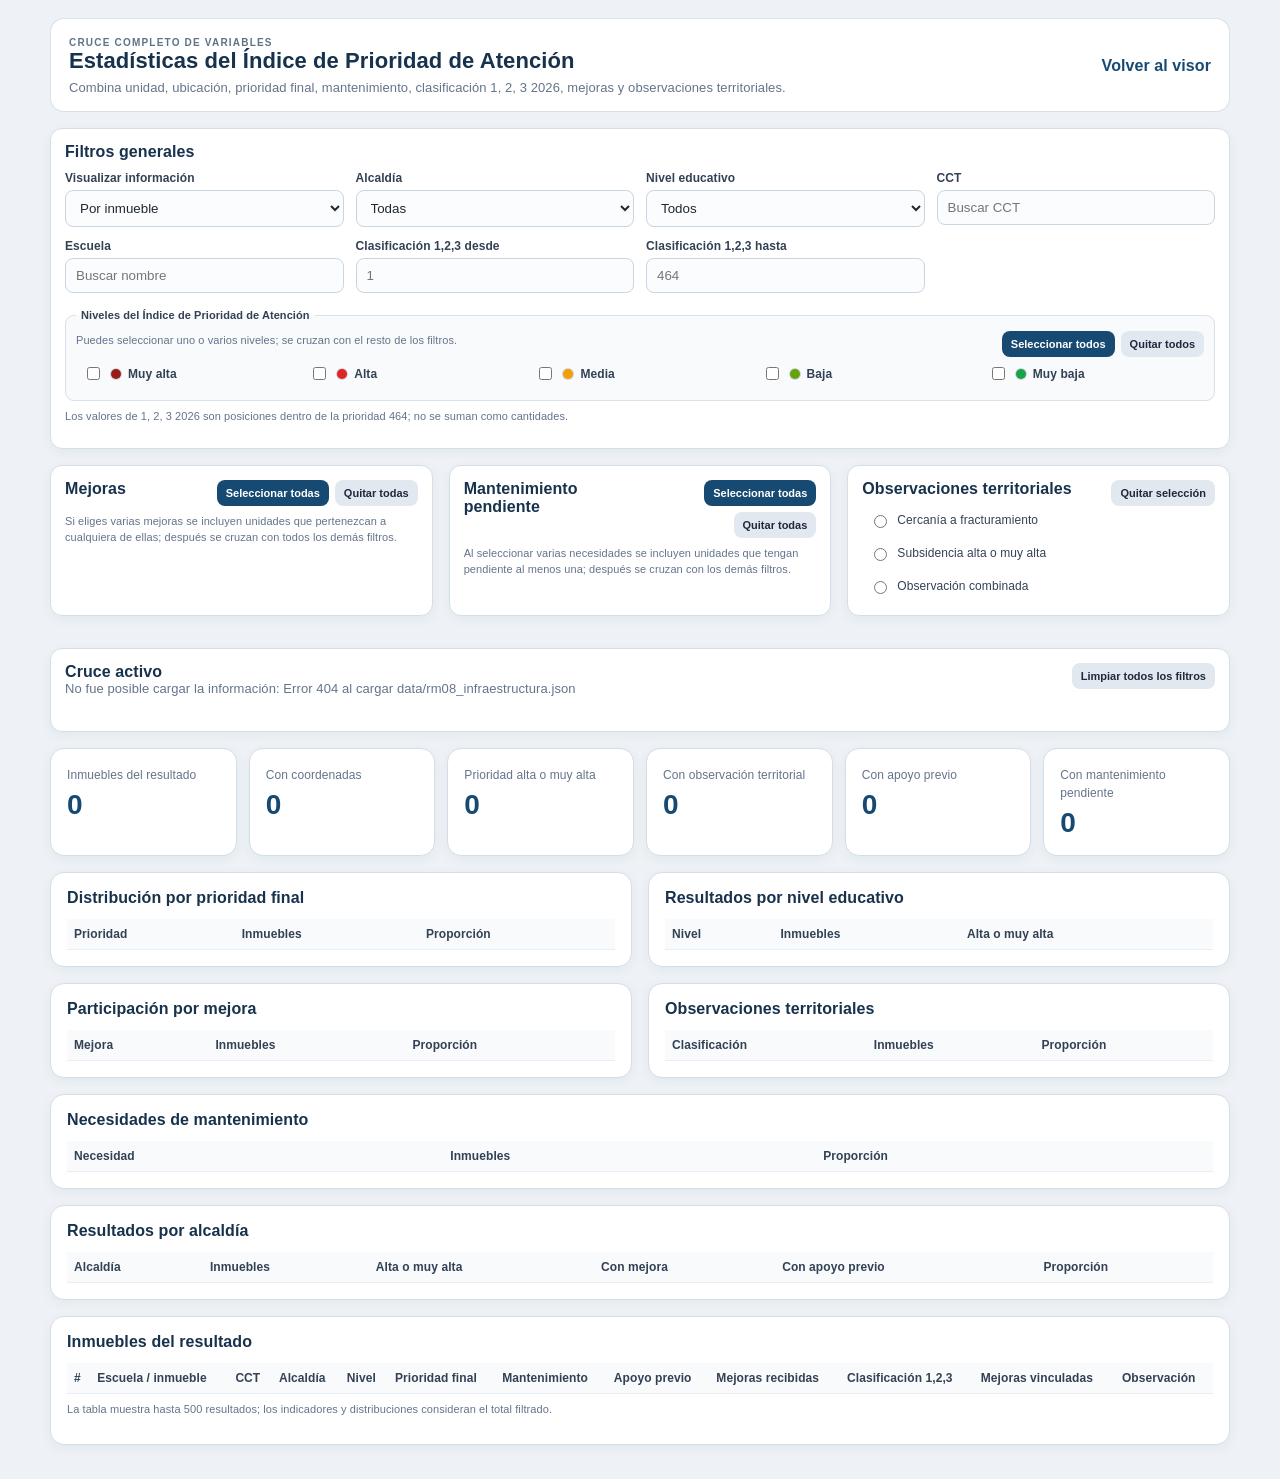
==== commit 010efbe8: "DEtalle_Apoyos" ====
--- a/estadisticas.html
+++ b/estadisticas.html
@@ -85,6 +85,6 @@
     <section class="table-panel"><h2>Resultados por alcaldía</h2><table><thead><tr><th>Alcaldía</th><th id="stAlcaldiaUnit">Inmuebles</th><th>Alta o muy alta</th><th>Con mejora</th><th>Con apoyo previo</th><th>Proporción</th></tr></thead><tbody id="tablaAlcaldia"></tbody></table></section>
     <section class="table-panel"><h2 id="stRankingTitle">Inmuebles del resultado</h2><table><thead><tr><th>#</th><th>Escuela / inmueble</th><th>CCT</th><th>Alcaldía</th><th>Nivel</th><th>Prioridad final</th><th>Mantenimiento</th><th>Apoyo previo</th><th>Mejoras recibidas</th><th>Clasificación 1,2,3</th><th>Mejoras vinculadas</th><th>Observación</th></tr></thead><tbody id="tablaRanking"></tbody></table><p class="stats-table-note">La tabla muestra hasta 500 resultados; los indicadores y distribuciones consideran el total filtrado.</p></section>
   </main>
-  <script src="estadisticas.js?v=20260901-ipa2"></script>
+  <script src="estadisticas.js?v=20260918-completo"></script>
 </body>
 </html>
--- a/style.css
+++ b/style.css
@@ -247,12 +247,24 @@
 .maintenance-need div strong{display:block;margin-top:2px;color:#17324d;font-size:12px;line-height:1.3}
 .maintenance-need b{align-self:start;padding:3px 6px;border-radius:999px;background:#dbeafe;color:#1d4ed8;font-size:10px;white-space:nowrap}
 .maintenance-need p{grid-column:1/-1;margin:1px 0 0!important;color:#52677a;font-size:11px!important;line-height:1.45!important}
+.support-detail-list{display:grid;gap:9px}
+.support-detail{padding:11px;border:1px solid #a7d8c9;border-left:4px solid #0f766e;border-radius:9px;background:#f7fffc}
+.support-detail-head{display:grid;grid-template-columns:26px 1fr;gap:9px;align-items:start}
+.support-check{display:grid;place-items:center;width:23px;height:23px;border-radius:50%;background:#0f766e;color:#fff;font-size:14px;font-weight:900;line-height:1}
+.support-detail-head small{display:block;color:#64748b;font-size:9px;font-weight:800;text-transform:uppercase;letter-spacing:.05em}
+.support-detail-head strong{display:block;margin-top:2px;color:#134e4a;font-size:12px;line-height:1.35}
+.support-detail-head em{display:block;margin-top:3px;color:#52677a;font-size:10px;font-style:normal;line-height:1.4}
+.support-detail>p{margin:9px 0 0 32px!important;color:#64748b;font-size:11px!important;line-height:1.45!important}
+.support-work-list{display:grid;gap:6px;margin:10px 0 0 32px;padding:0;list-style:none}
+.support-work-list li{display:grid;grid-template-columns:19px 1fr;gap:7px;align-items:start;padding:7px 8px;border:1px solid #d1fae5;border-radius:7px;background:#fff}
+.support-work-list li span{display:grid;place-items:center;width:18px;height:18px;border-radius:4px;background:#d1fae5;color:#047857;font-size:11px;font-weight:900}
+.support-work-list li strong{color:#334155;font-size:11px;line-height:1.4}
 .status-box,.context-note{padding:10px;border-radius:8px;font-size:12px!important;line-height:1.45!important}
 .status-ok{border:1px solid #86efac;background:#f0fdf4;color:#166534}
 .status-missing{border:1px solid #cbd5e1;background:#f8fafc;color:#475569}
 .context-note{border:1px solid #fde68a;background:#fffbeb;color:#854d0e}
 .c-muy-alta{background:#991b1b}.c-alta{background:#dc2626}.c-media{background:#f59e0b}.c-baja{background:#65a30d}.c-muy-baja{background:#16a34a}
-@media(max-width:600px){.maintenance-need{grid-template-columns:1fr}.maintenance-need b{justify-self:start}.dynamic-kpis{grid-template-columns:1fr 1fr}}
+@media(max-width:600px){.maintenance-need{grid-template-columns:1fr}.maintenance-need b{justify-self:start}.dynamic-kpis{grid-template-columns:1fr 1fr}.support-work-list,.support-detail>p{margin-left:0!important}}
 .stats-page .cards{grid-template-columns:repeat(auto-fit,minmax(170px,1fr))}
 .stats-theme-grid{grid-template-columns:repeat(auto-fit,minmax(320px,1fr))}
 .stats-priority-grid{grid-template-columns:repeat(auto-fit,minmax(145px,1fr))}
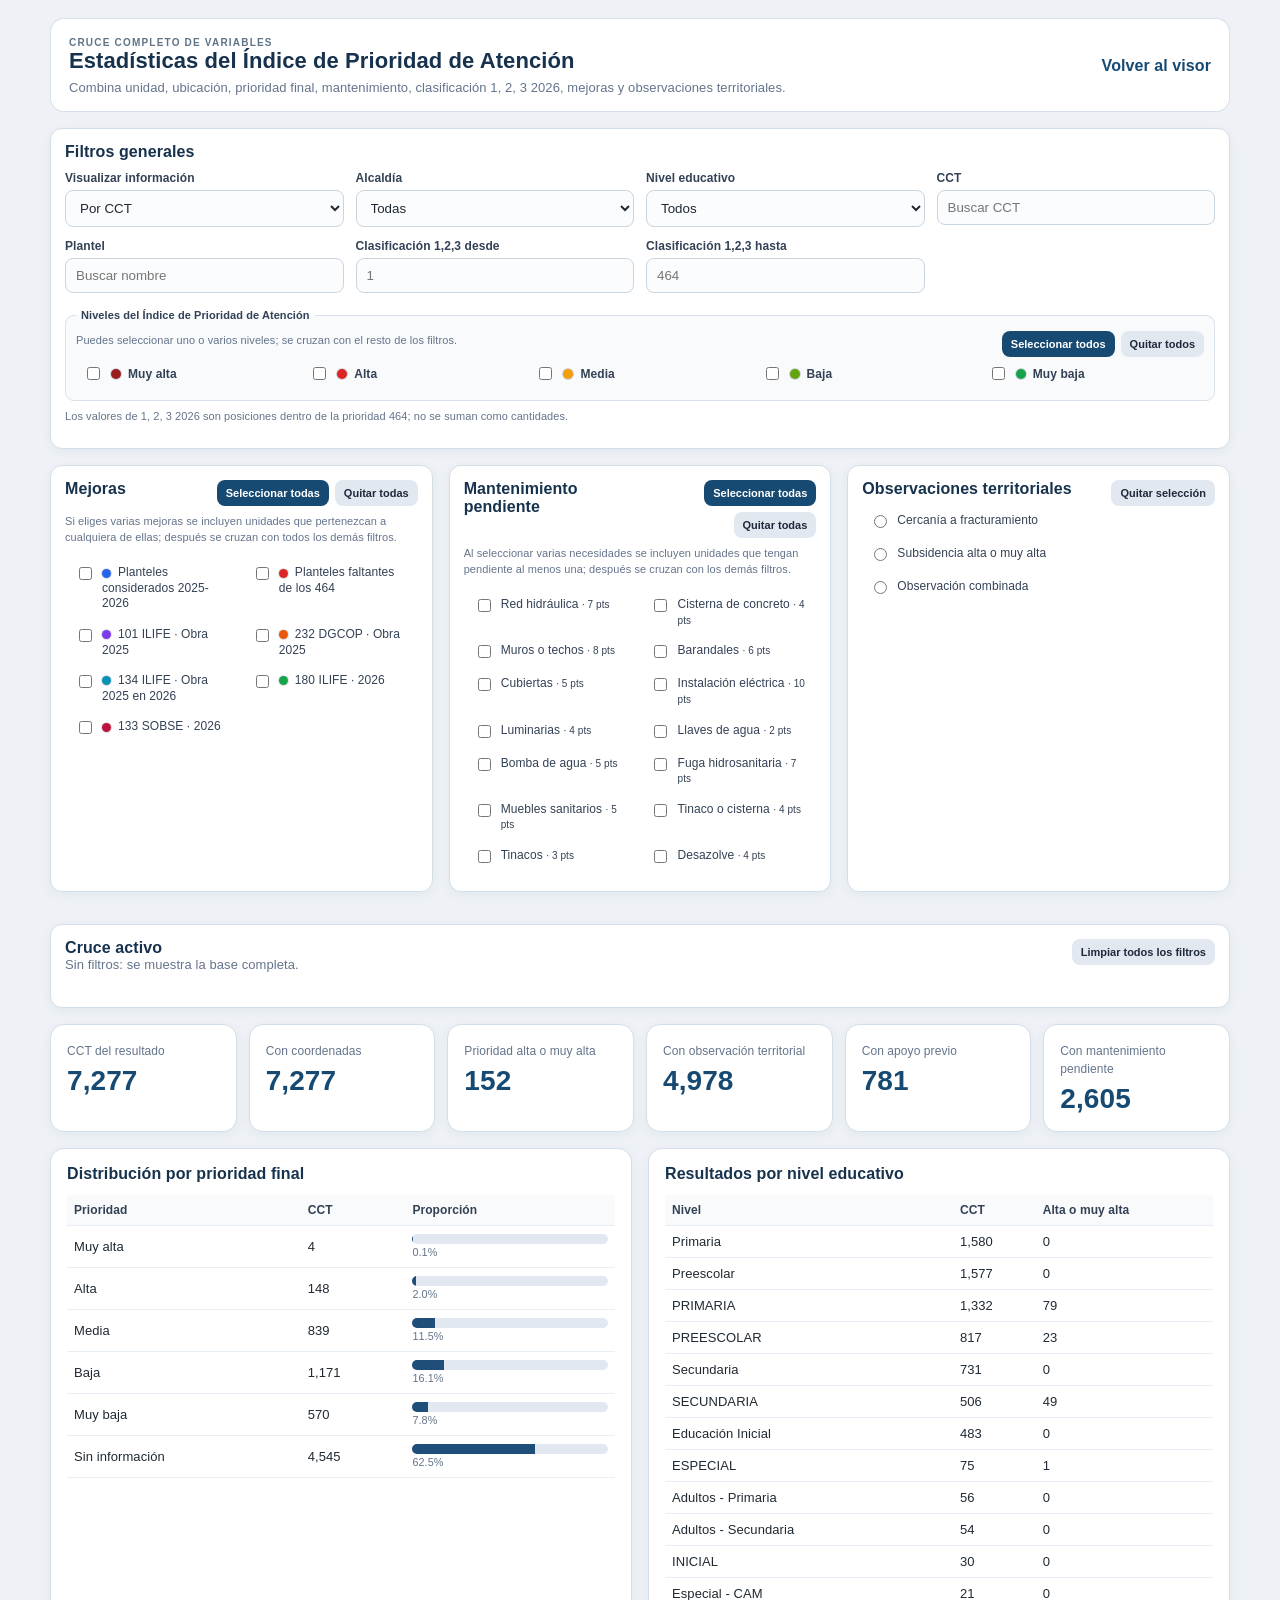
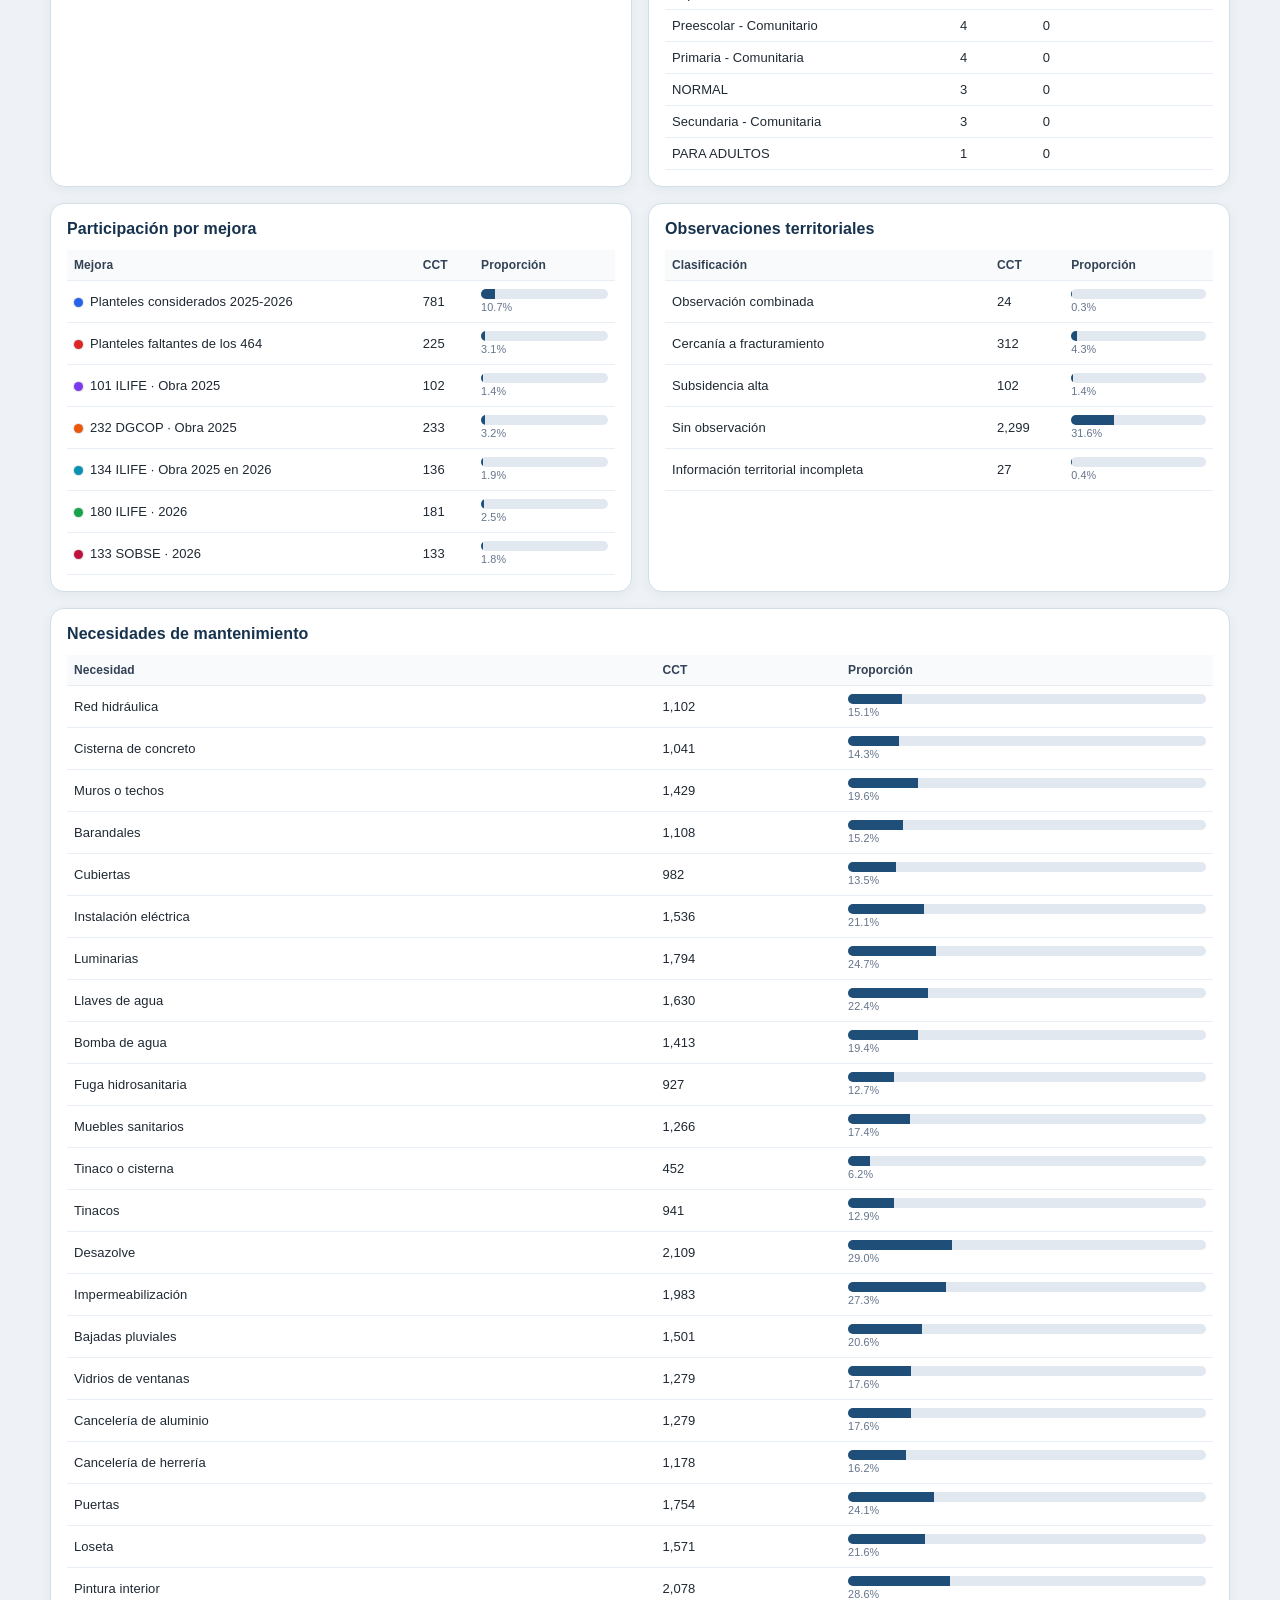
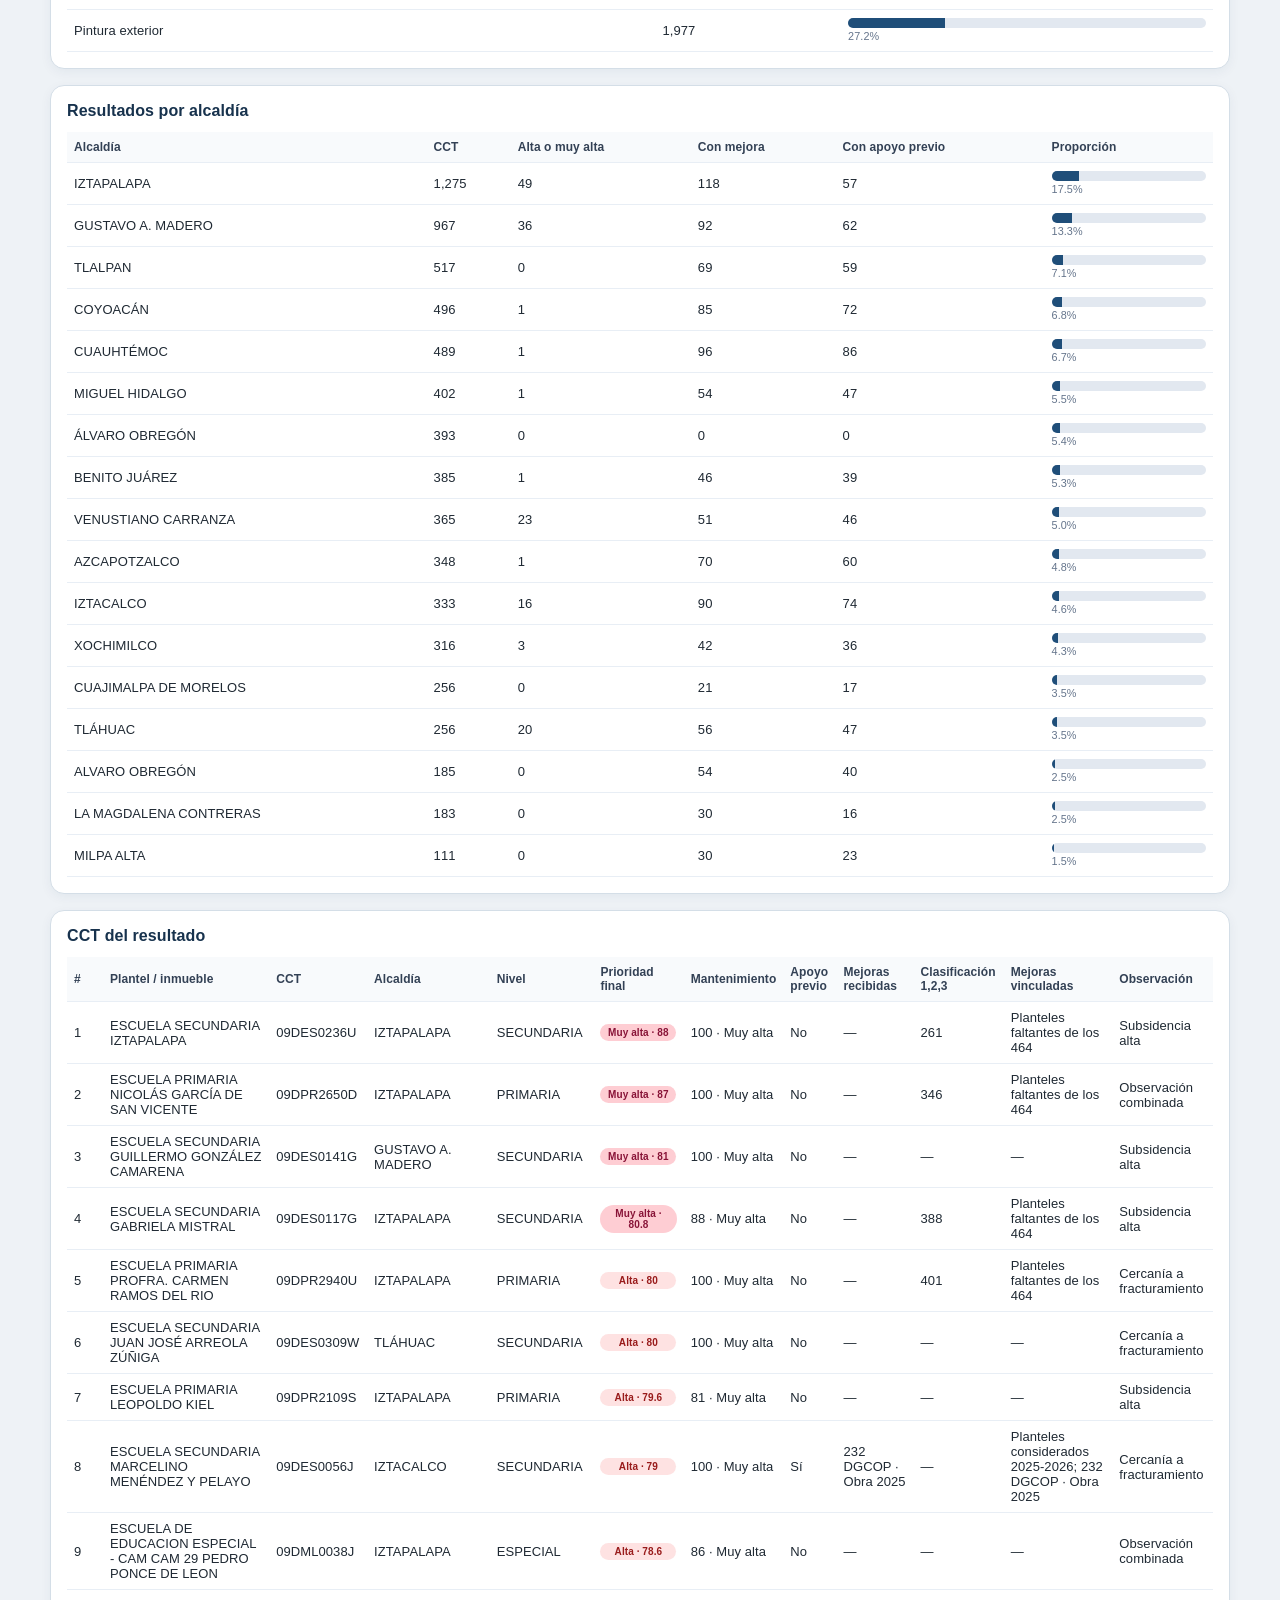
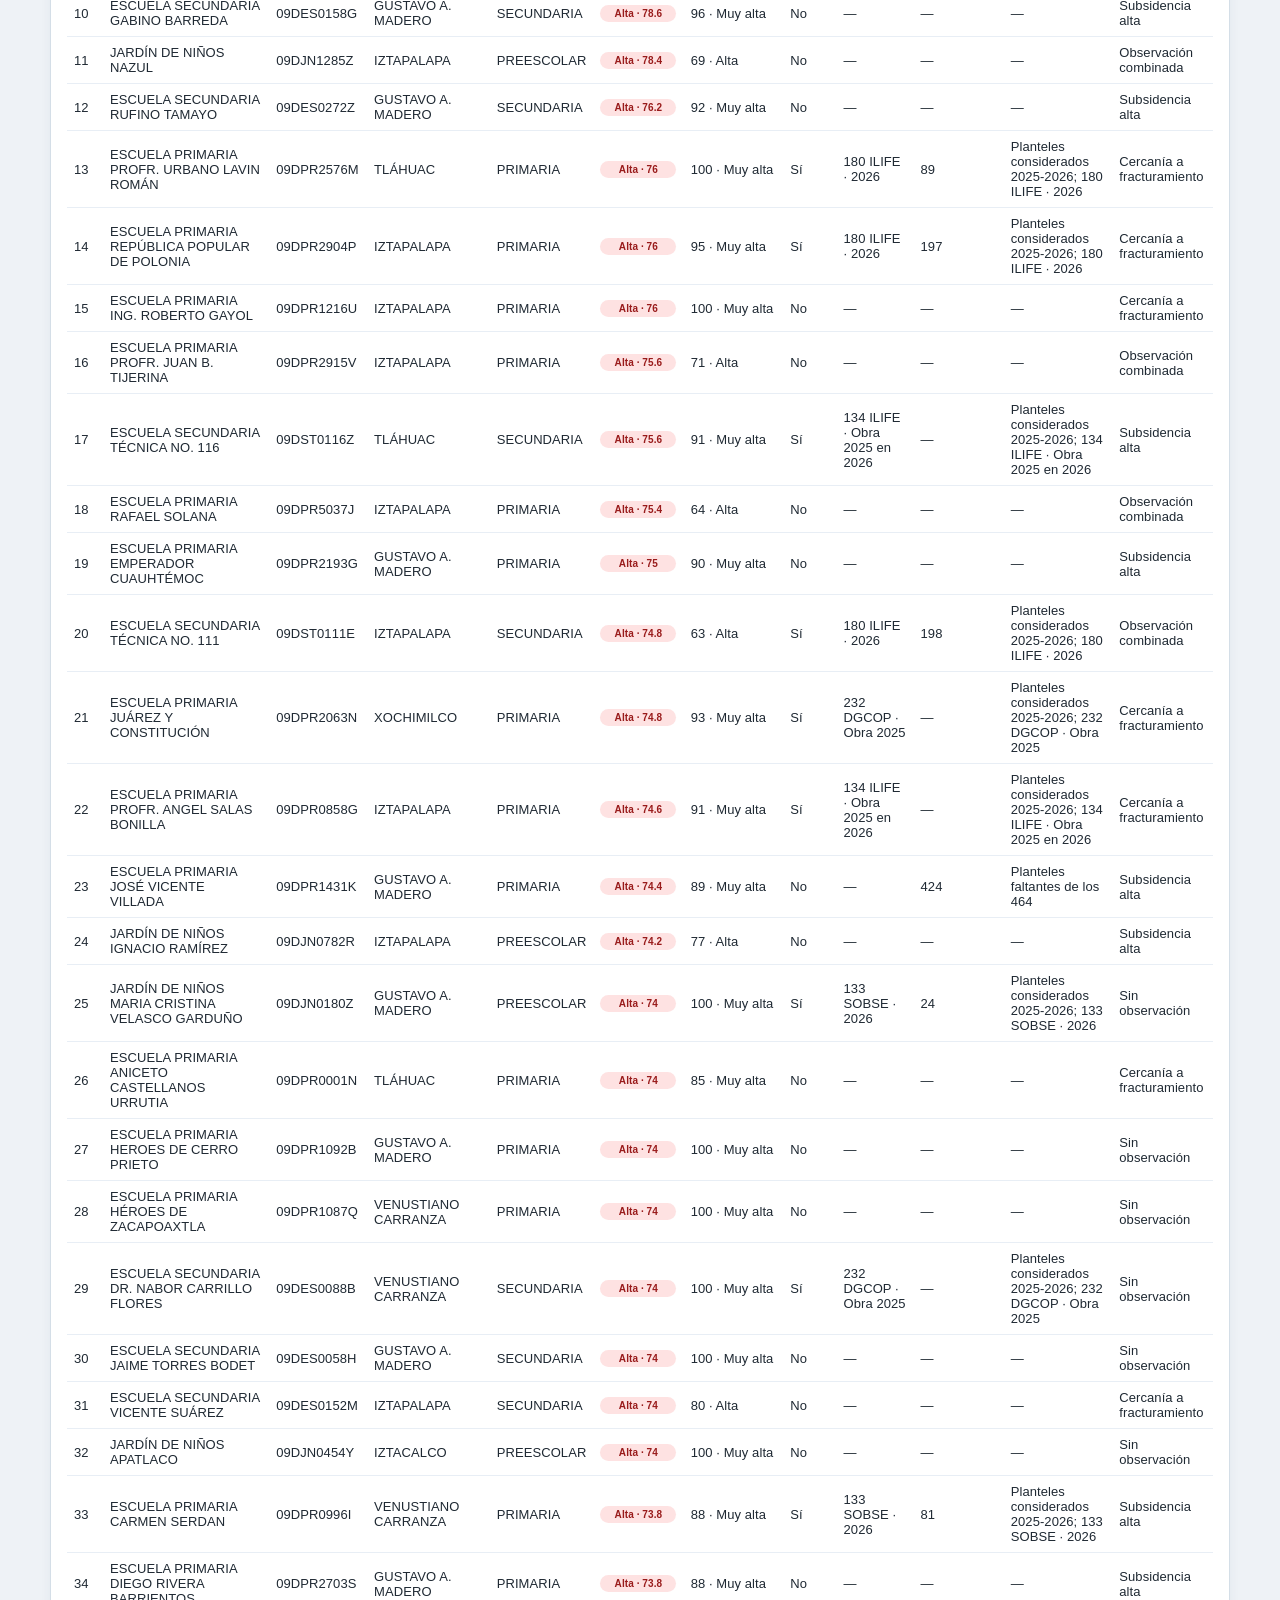
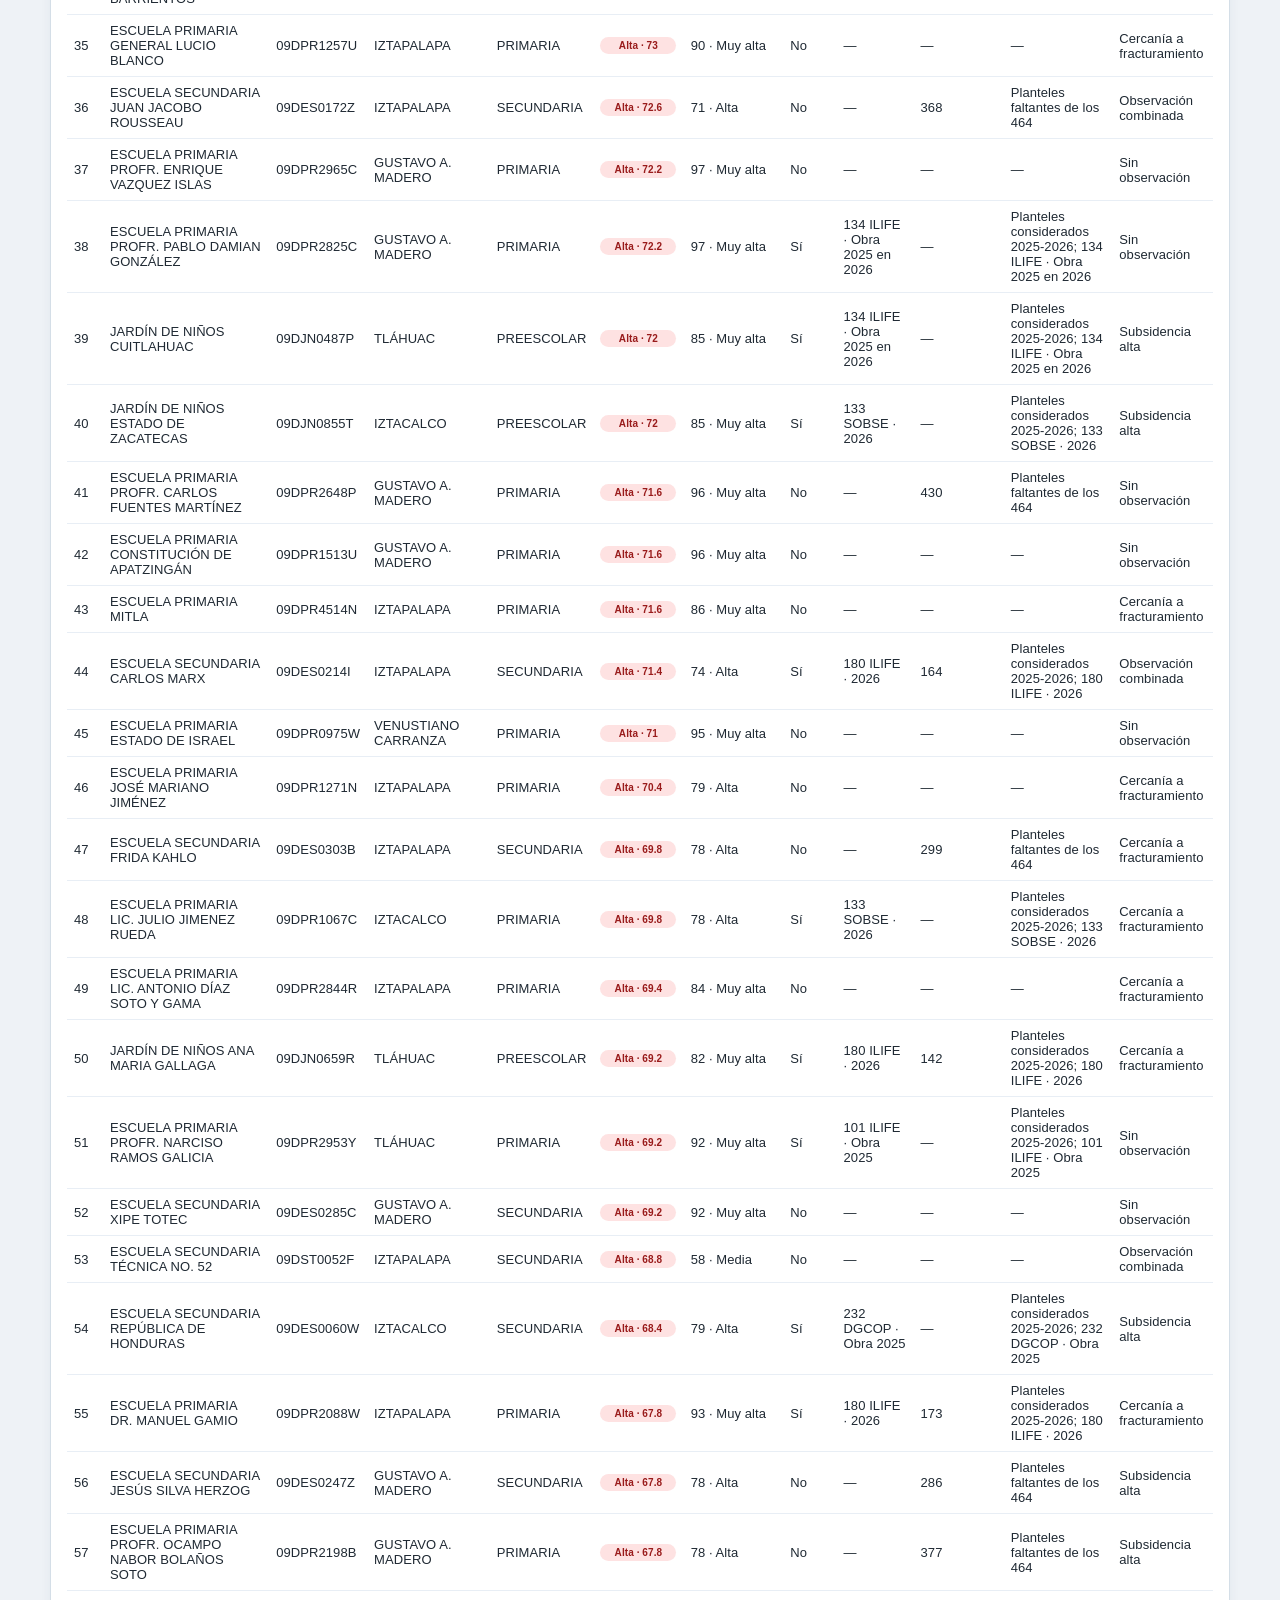
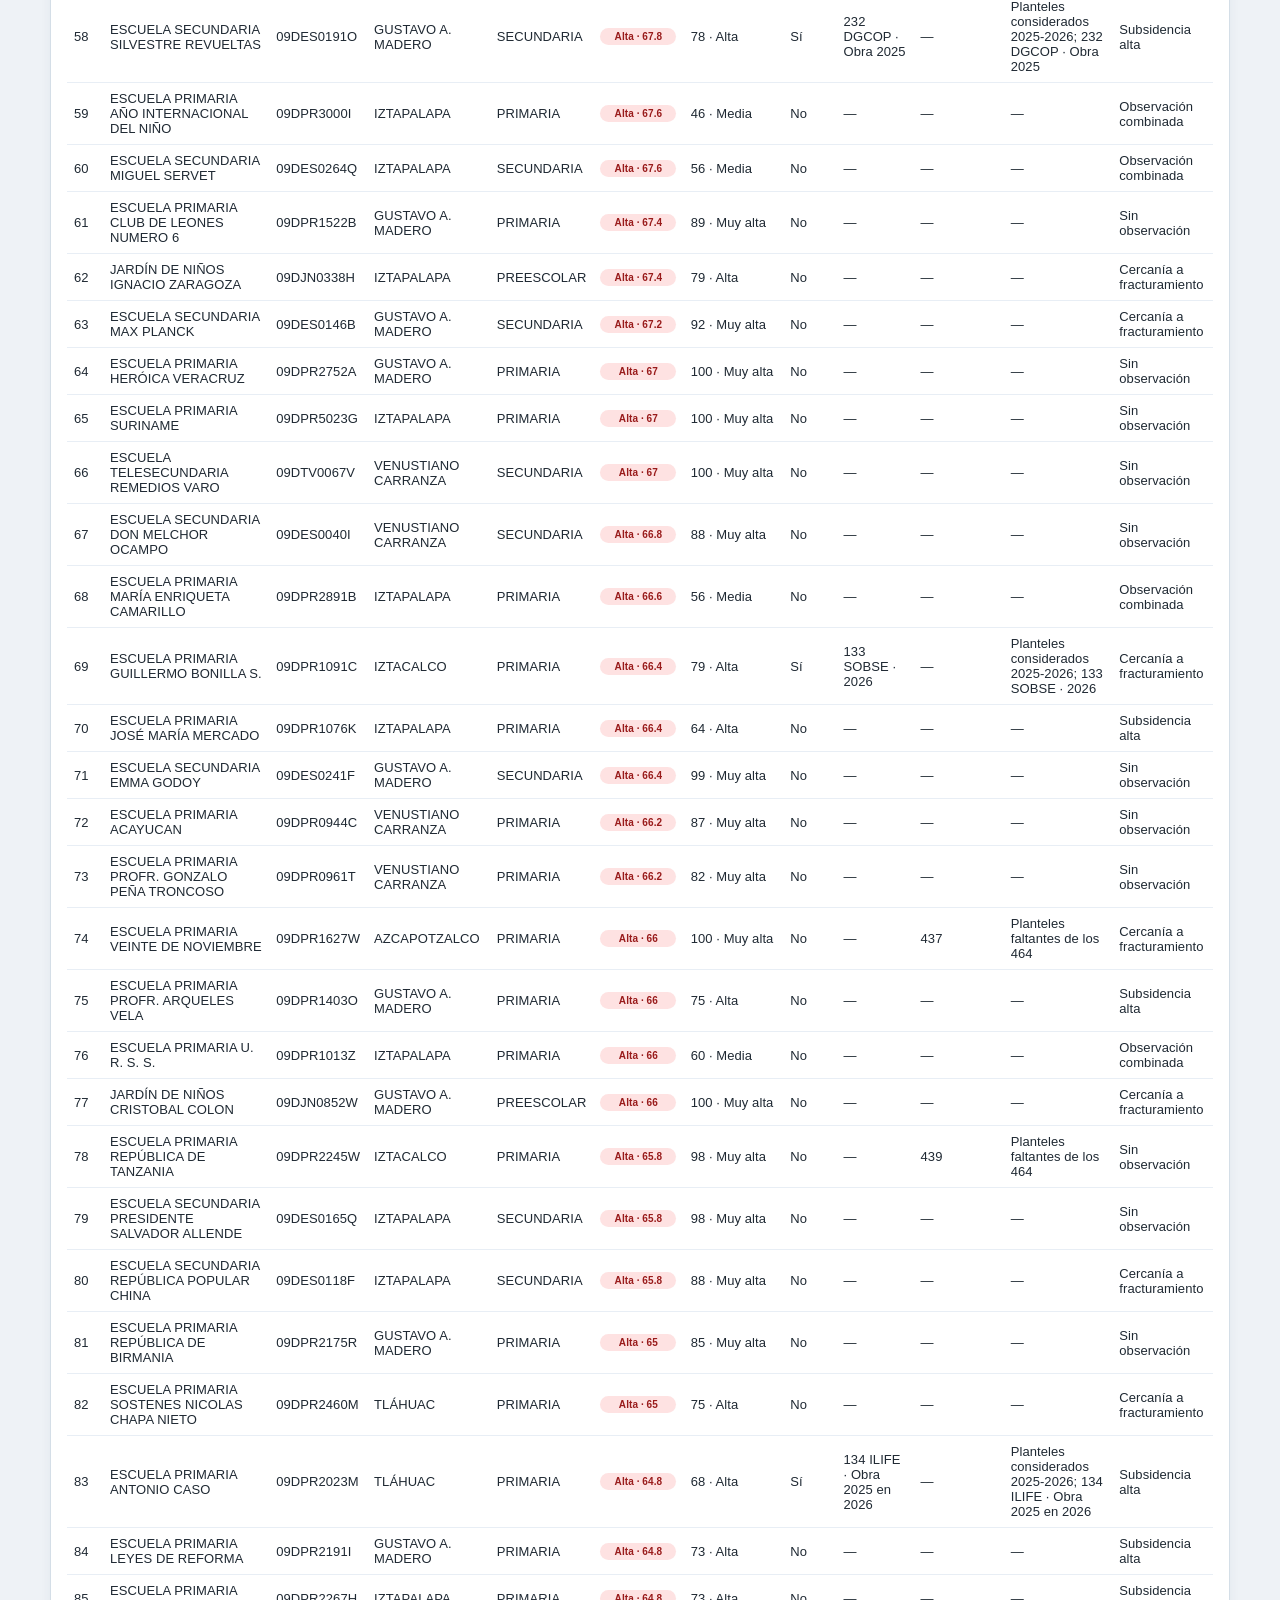
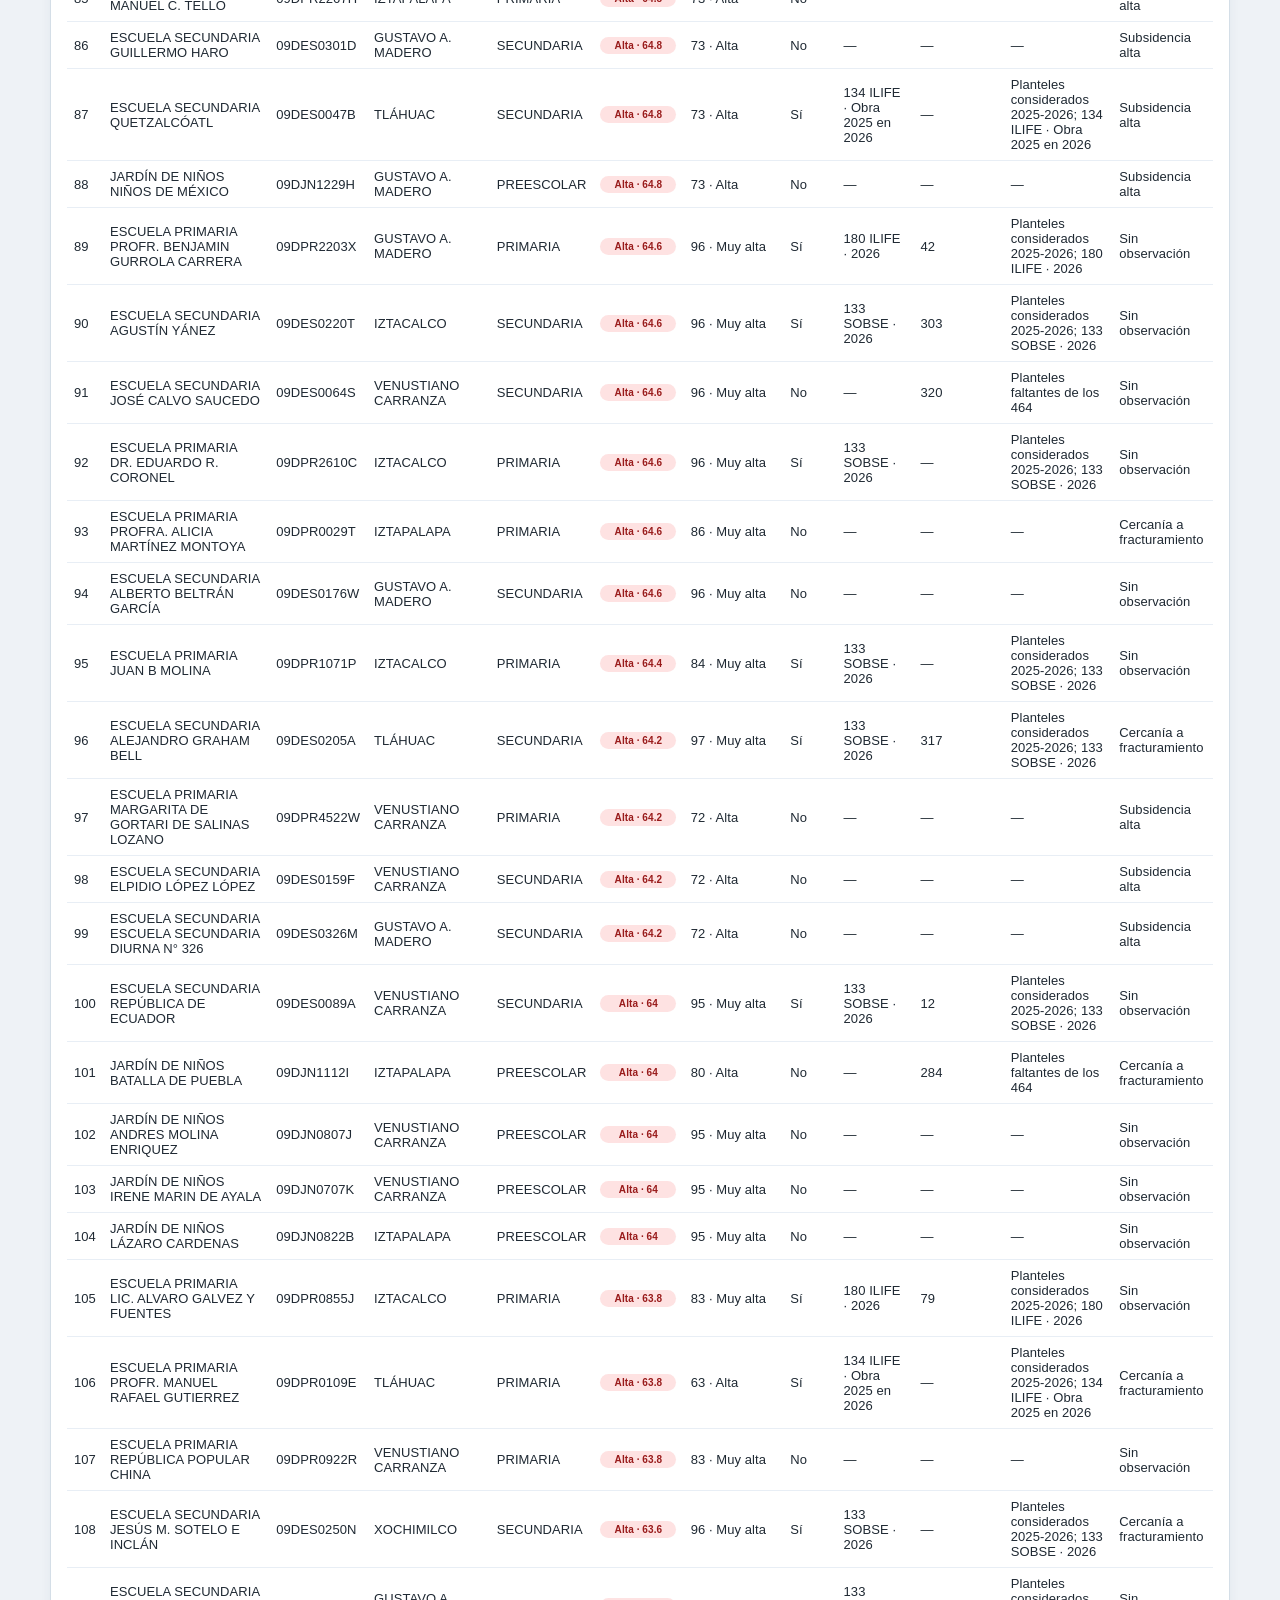
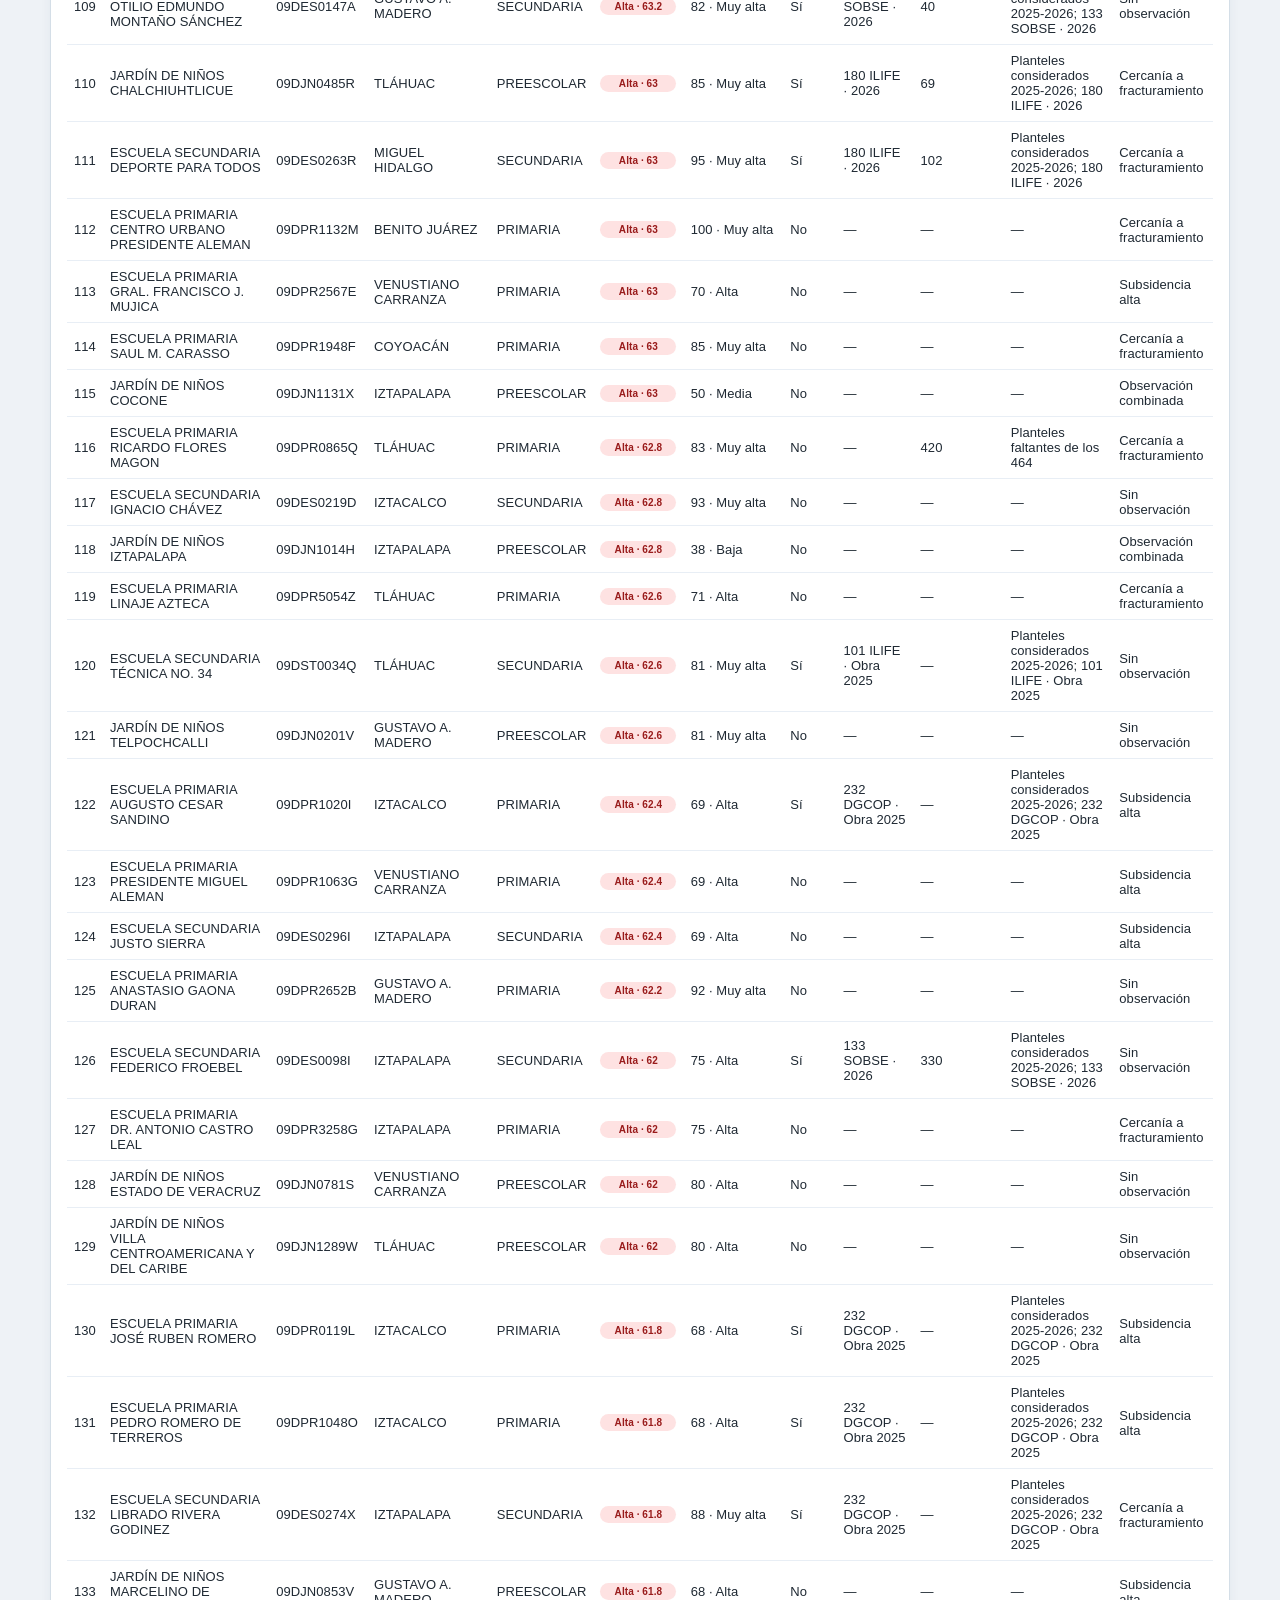
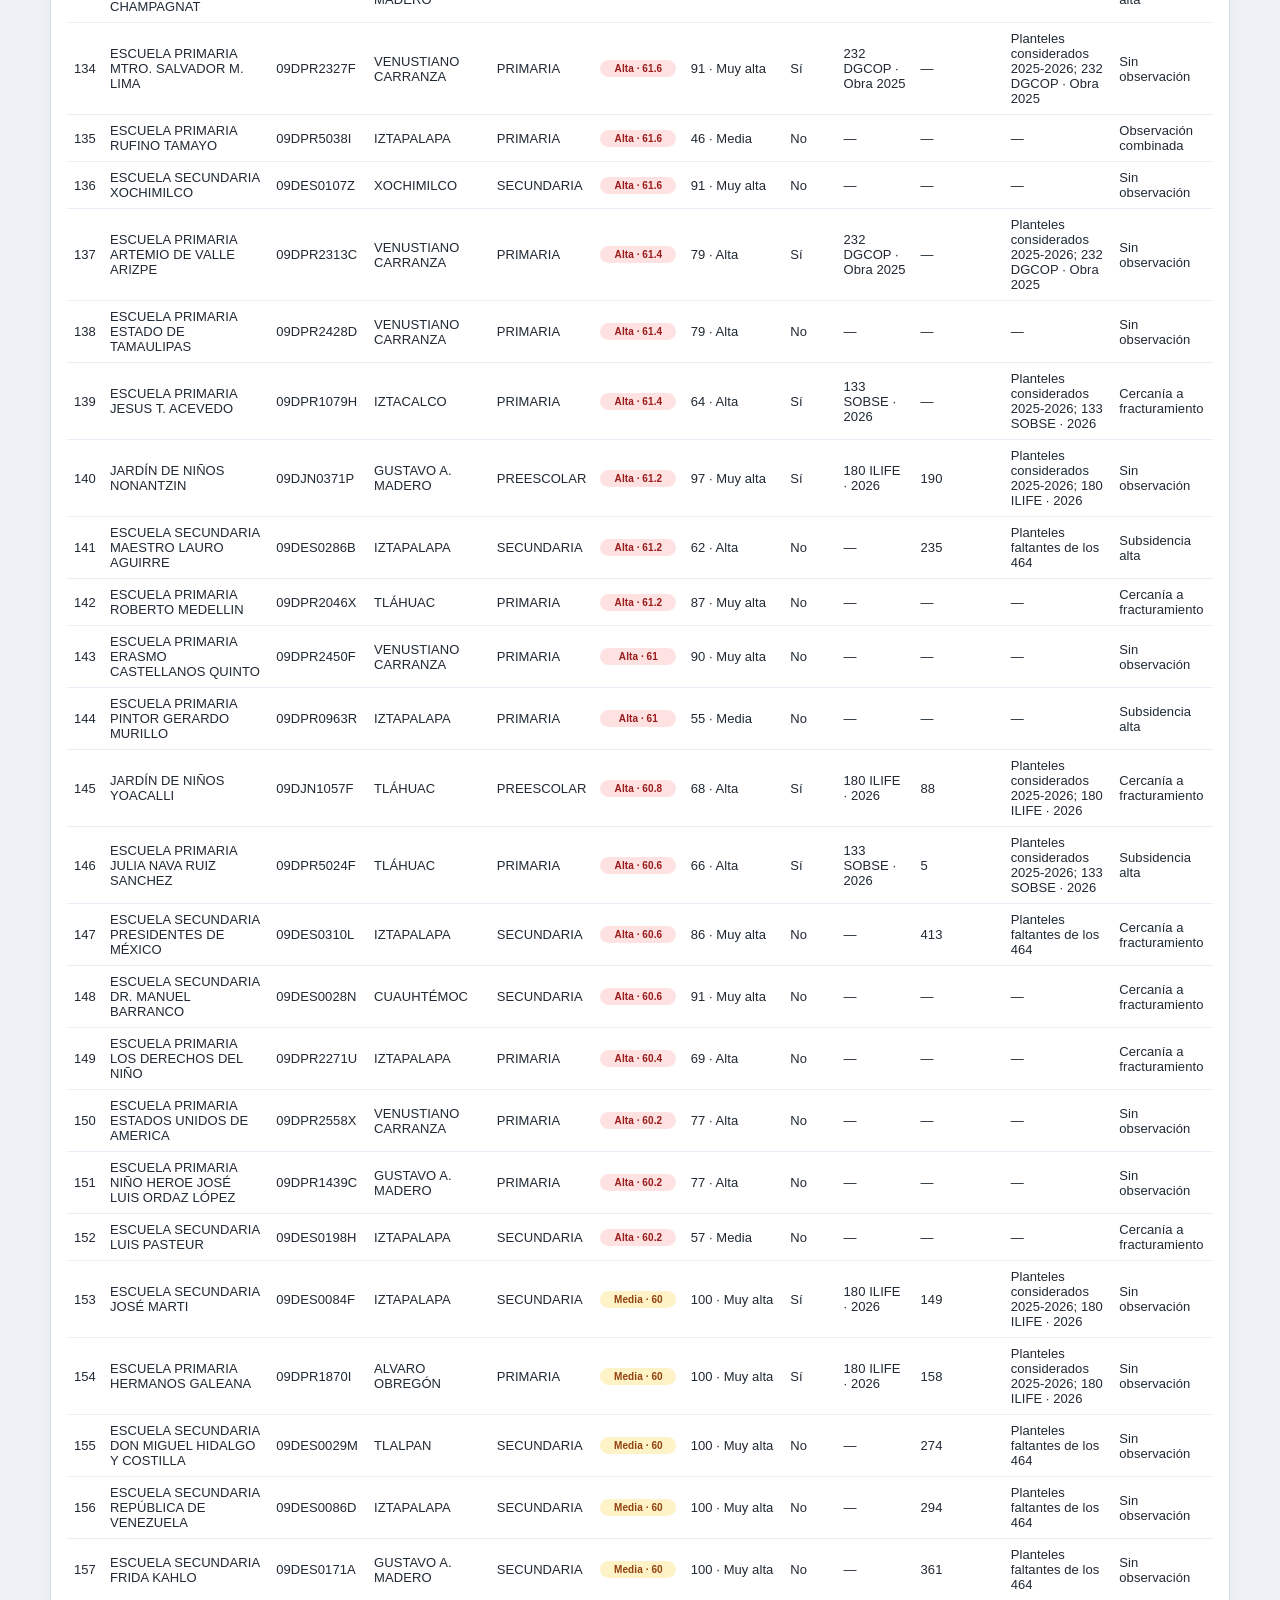
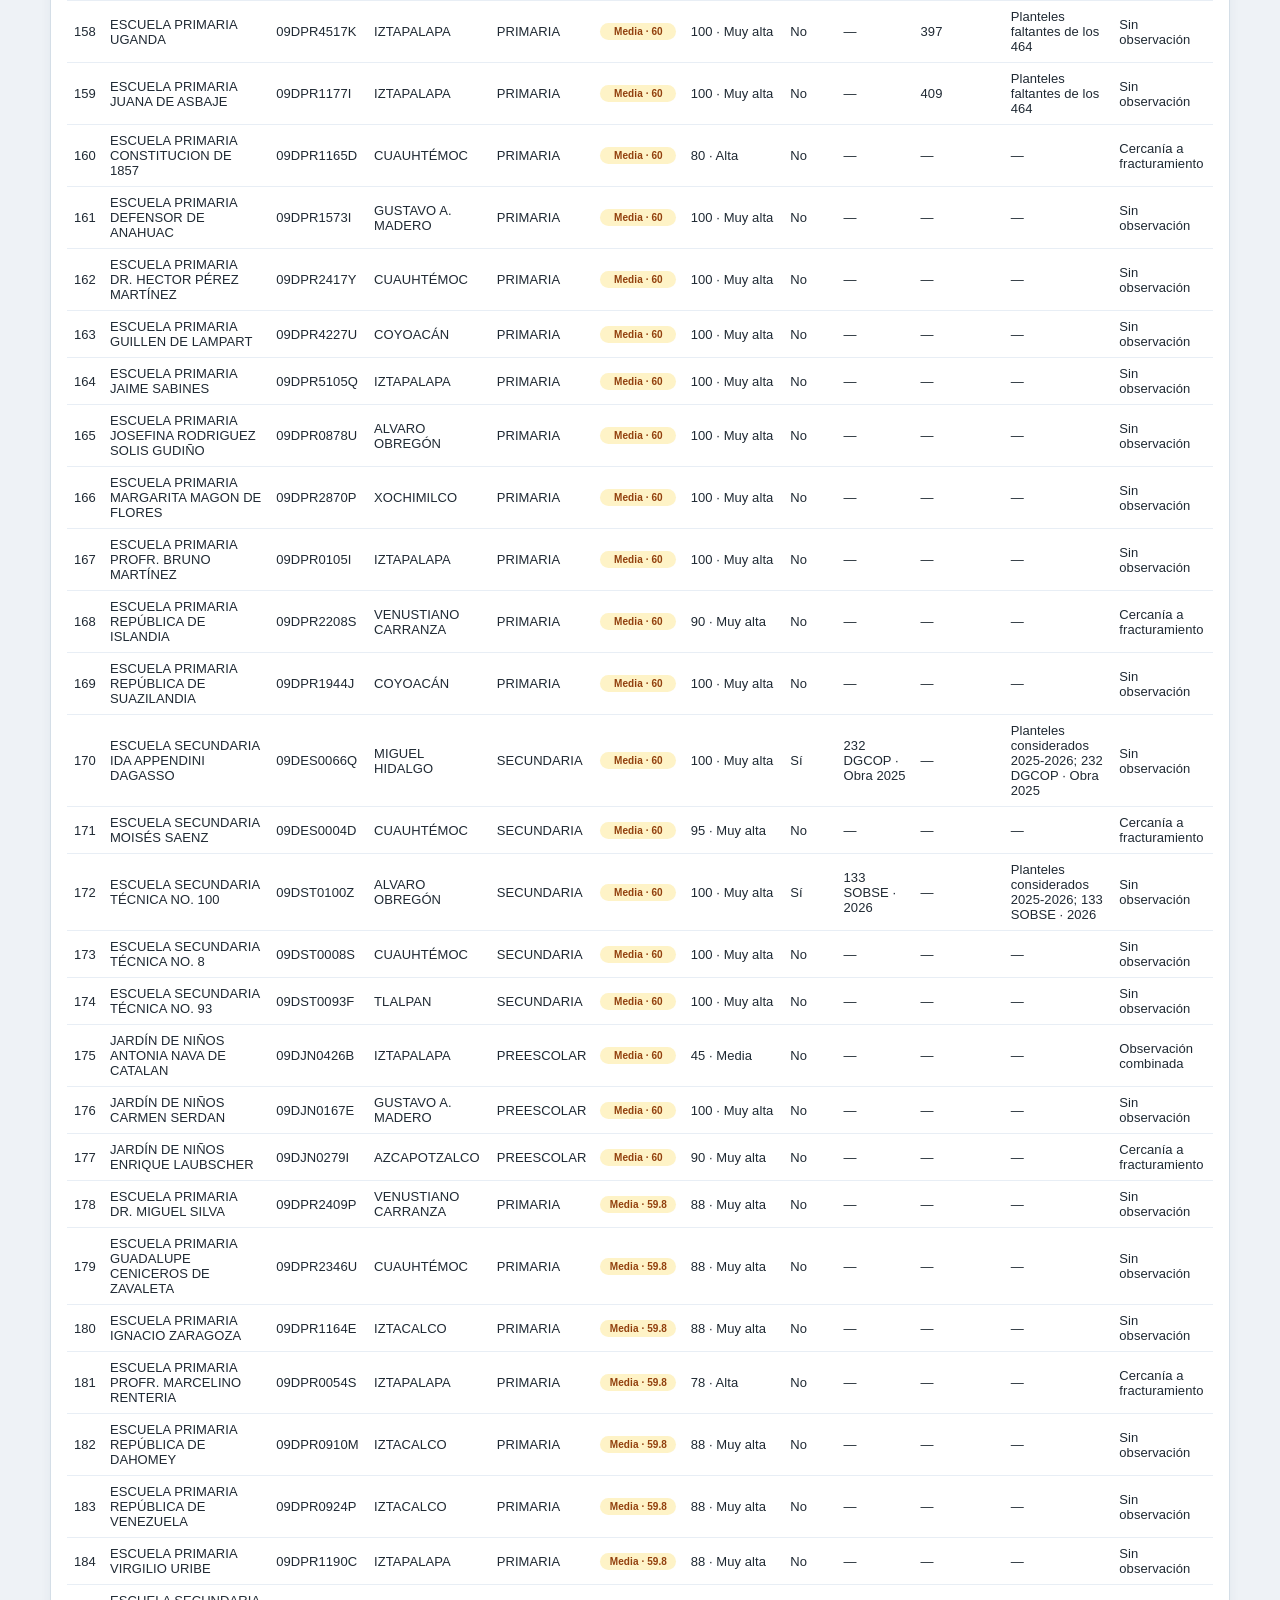
==== commit e9909ca3: "CambiosfinalesPLANEST" ====
--- a/estadisticas.html
+++ b/estadisticas.html
@@ -16,11 +16,11 @@
     <section class="stats-filter-panel">
       <h2>Filtros generales</h2>
       <div class="stats-filter-grid">
-        <div><label for="stViewMode">Visualizar información</label><select id="stViewMode"><option value="inmueble">Por inmueble</option><option value="cct">Por CCT</option></select></div>
+        <div><label for="stViewMode">Visualizar información</label><select id="stViewMode"><option value="cct" selected>Por CCT</option></select></div>
         <div><label for="stAlcaldia">Alcaldía</label><select id="stAlcaldia"><option value="">Todas</option></select></div>
         <div><label for="stNivel">Nivel educativo</label><select id="stNivel"><option value="">Todos</option></select></div>
         <div><label for="stCCT">CCT</label><input id="stCCT" type="search" placeholder="Buscar CCT"></div>
-        <div><label for="stNombre">Escuela</label><input id="stNombre" type="search" placeholder="Buscar nombre"></div>
+        <div><label for="stNombre">Plantel</label><input id="stNombre" type="search" placeholder="Buscar nombre"></div>
         <div><label for="stRankMin">Clasificación 1,2,3 desde</label><input id="stRankMin" type="number" min="1" max="464" placeholder="1"></div>
         <div><label for="stRankMax">Clasificación 1,2,3 hasta</label><input id="stRankMax" type="number" min="1" max="464" placeholder="464"></div>
       </div>
@@ -65,7 +65,7 @@
     </section>
 
     <section class="cards">
-      <div class="card"><span id="stTotalLabel">Inmuebles del resultado</span><strong id="stTotal">0</strong></div>
+      <div class="card"><span id="stTotalLabel">CCT del resultado</span><strong id="stTotal">0</strong></div>
       <div class="card"><span>Con coordenadas</span><strong id="stMapped">0</strong></div>
       <div class="card"><span>Prioridad alta o muy alta</span><strong id="stHigh">0</strong></div>
       <div class="card"><span>Con observación territorial</span><strong id="stTerritorial">0</strong></div>
@@ -83,7 +83,7 @@
     </section>
     <section class="table-panel"><h2>Necesidades de mantenimiento</h2><table><thead><tr><th>Necesidad</th><th id="stMaintenanceUnit">Inmuebles</th><th>Proporción</th></tr></thead><tbody id="tablaMantenimiento"></tbody></table></section>
     <section class="table-panel"><h2>Resultados por alcaldía</h2><table><thead><tr><th>Alcaldía</th><th id="stAlcaldiaUnit">Inmuebles</th><th>Alta o muy alta</th><th>Con mejora</th><th>Con apoyo previo</th><th>Proporción</th></tr></thead><tbody id="tablaAlcaldia"></tbody></table></section>
-    <section class="table-panel"><h2 id="stRankingTitle">Inmuebles del resultado</h2><table><thead><tr><th>#</th><th>Escuela / inmueble</th><th>CCT</th><th>Alcaldía</th><th>Nivel</th><th>Prioridad final</th><th>Mantenimiento</th><th>Apoyo previo</th><th>Mejoras recibidas</th><th>Clasificación 1,2,3</th><th>Mejoras vinculadas</th><th>Observación</th></tr></thead><tbody id="tablaRanking"></tbody></table><p class="stats-table-note">La tabla muestra hasta 500 resultados; los indicadores y distribuciones consideran el total filtrado.</p></section>
+    <section class="table-panel"><h2 id="stRankingTitle">CCT del resultado</h2><table><thead><tr><th>#</th><th>Plantel / inmueble</th><th>CCT</th><th>Alcaldía</th><th>Nivel</th><th>Prioridad final</th><th>Mantenimiento</th><th>Apoyo previo</th><th>Mejoras recibidas</th><th>Clasificación 1,2,3</th><th>Mejoras vinculadas</th><th>Observación</th></tr></thead><tbody id="tablaRanking"></tbody></table><p class="stats-table-note">La tabla muestra hasta 500 resultados; los indicadores y distribuciones consideran el total filtrado.</p></section>
   </main>
   <script src="estadisticas.js?v=20260918-completo"></script>
 </body>
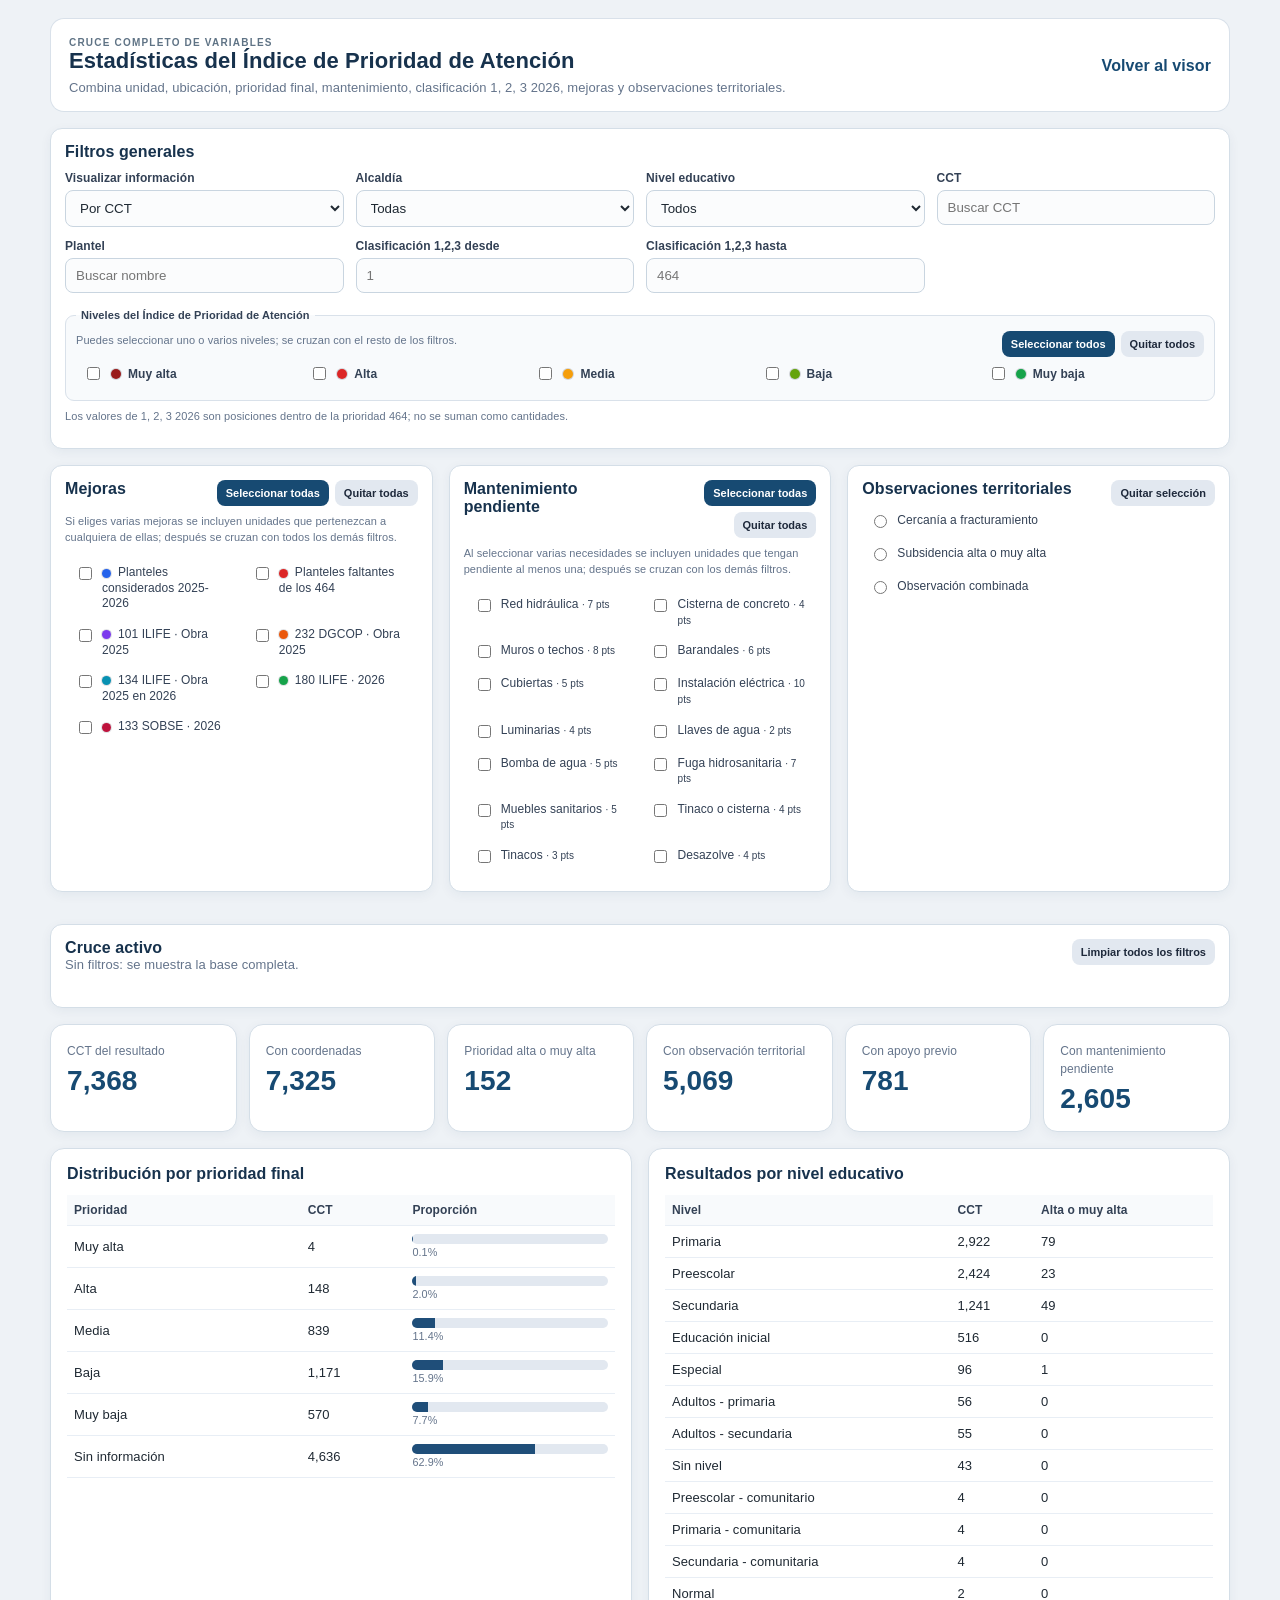
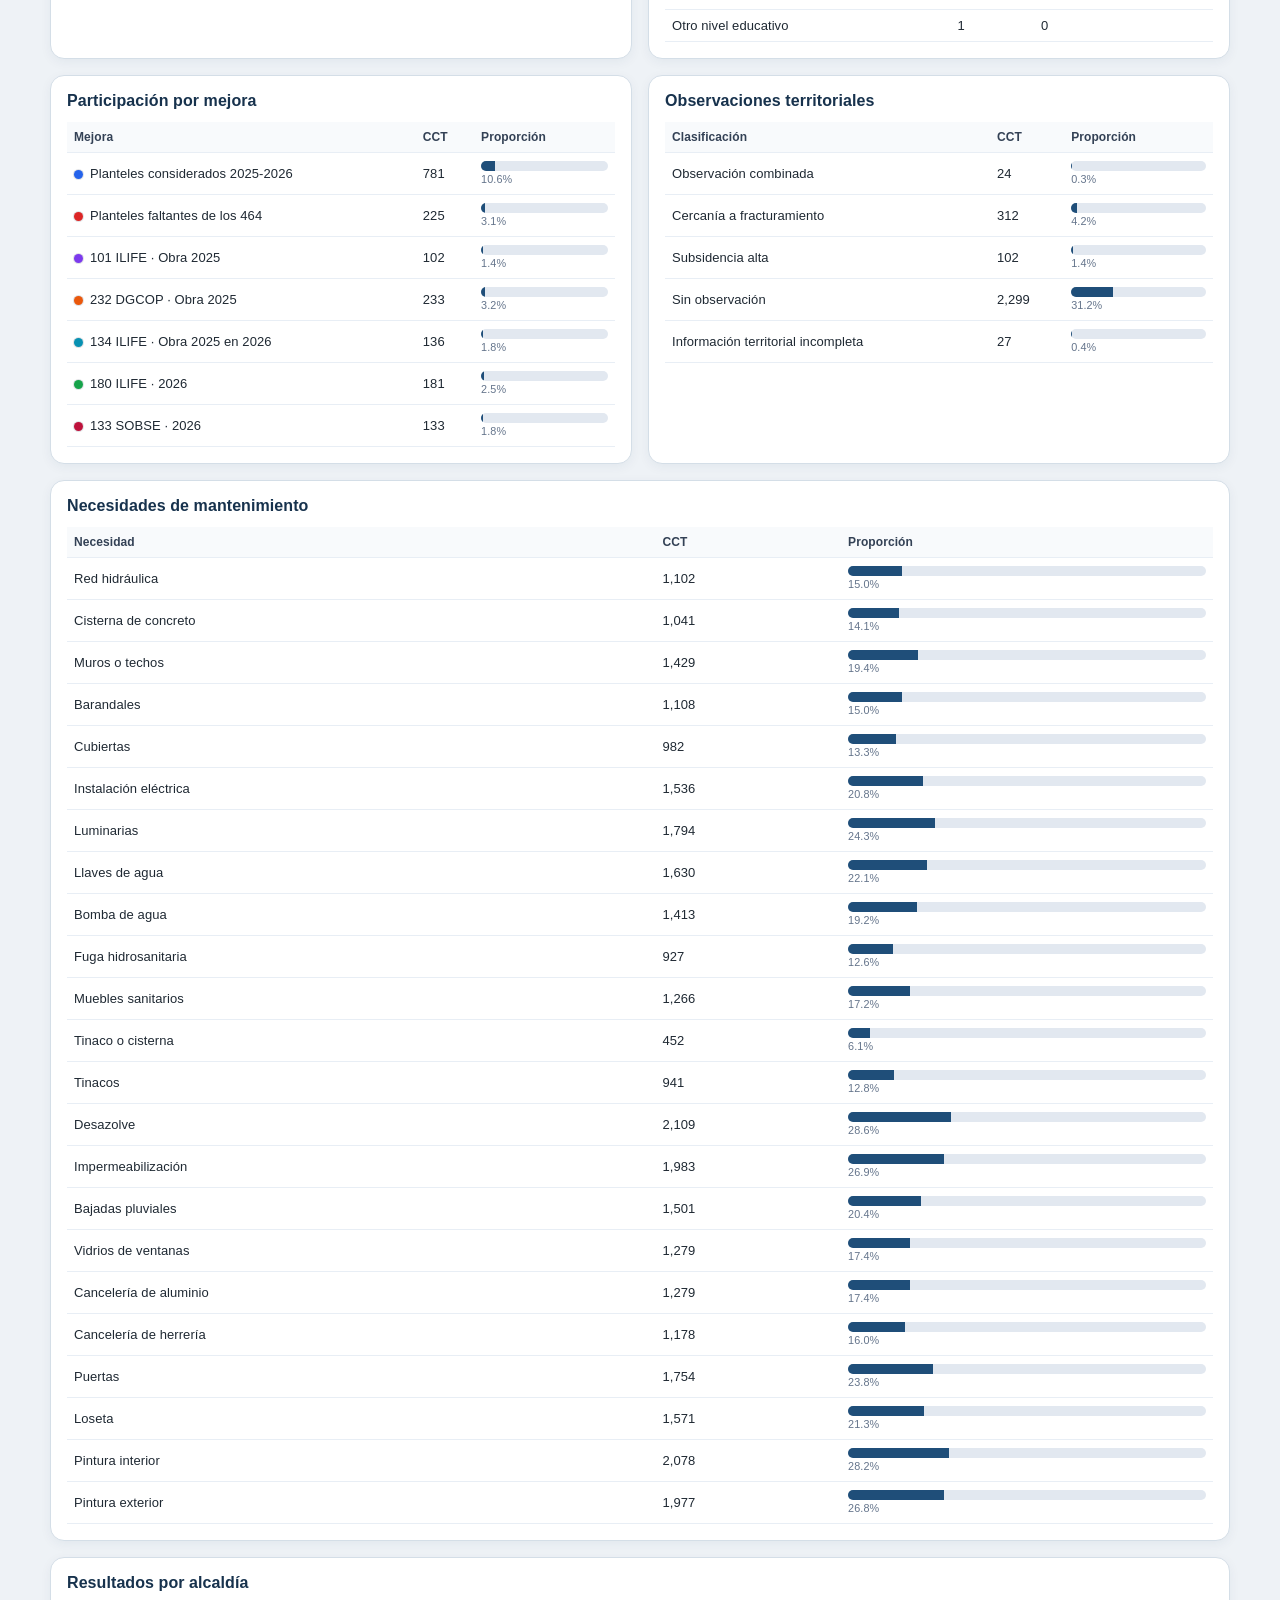
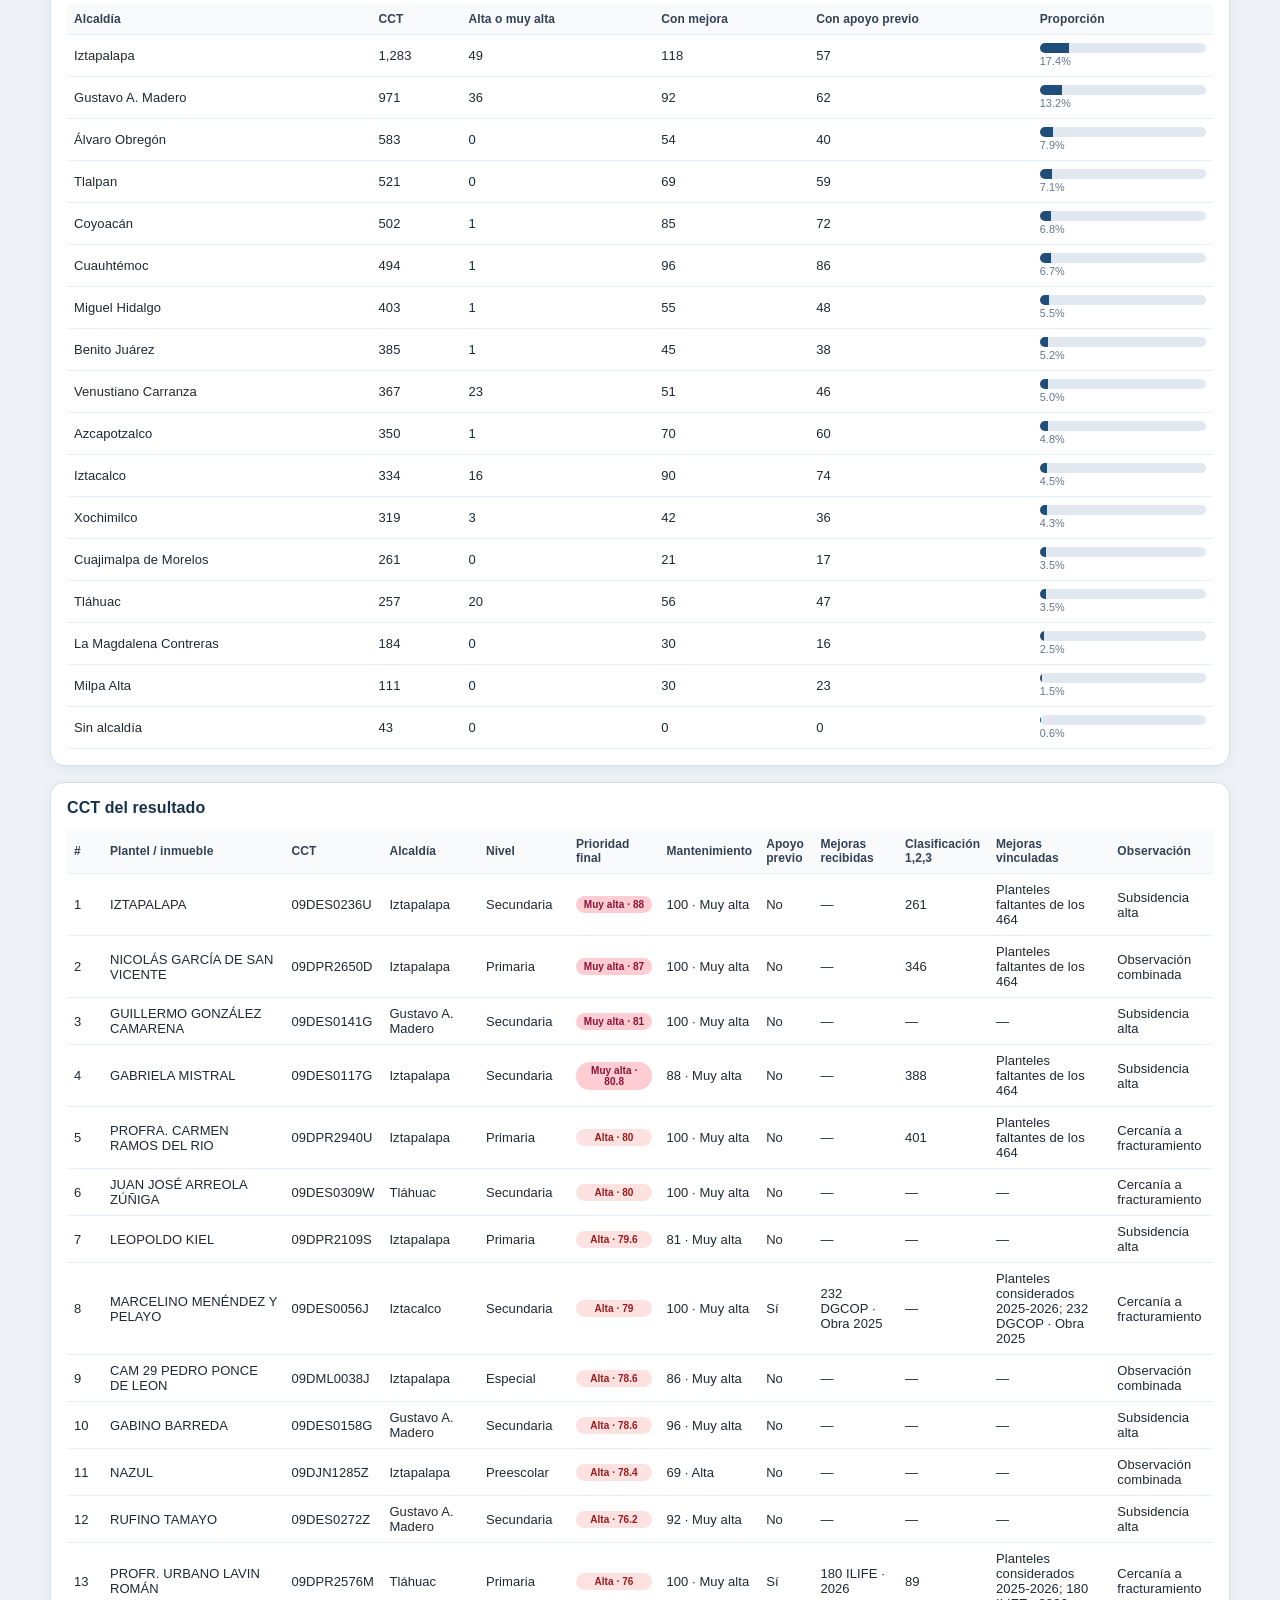
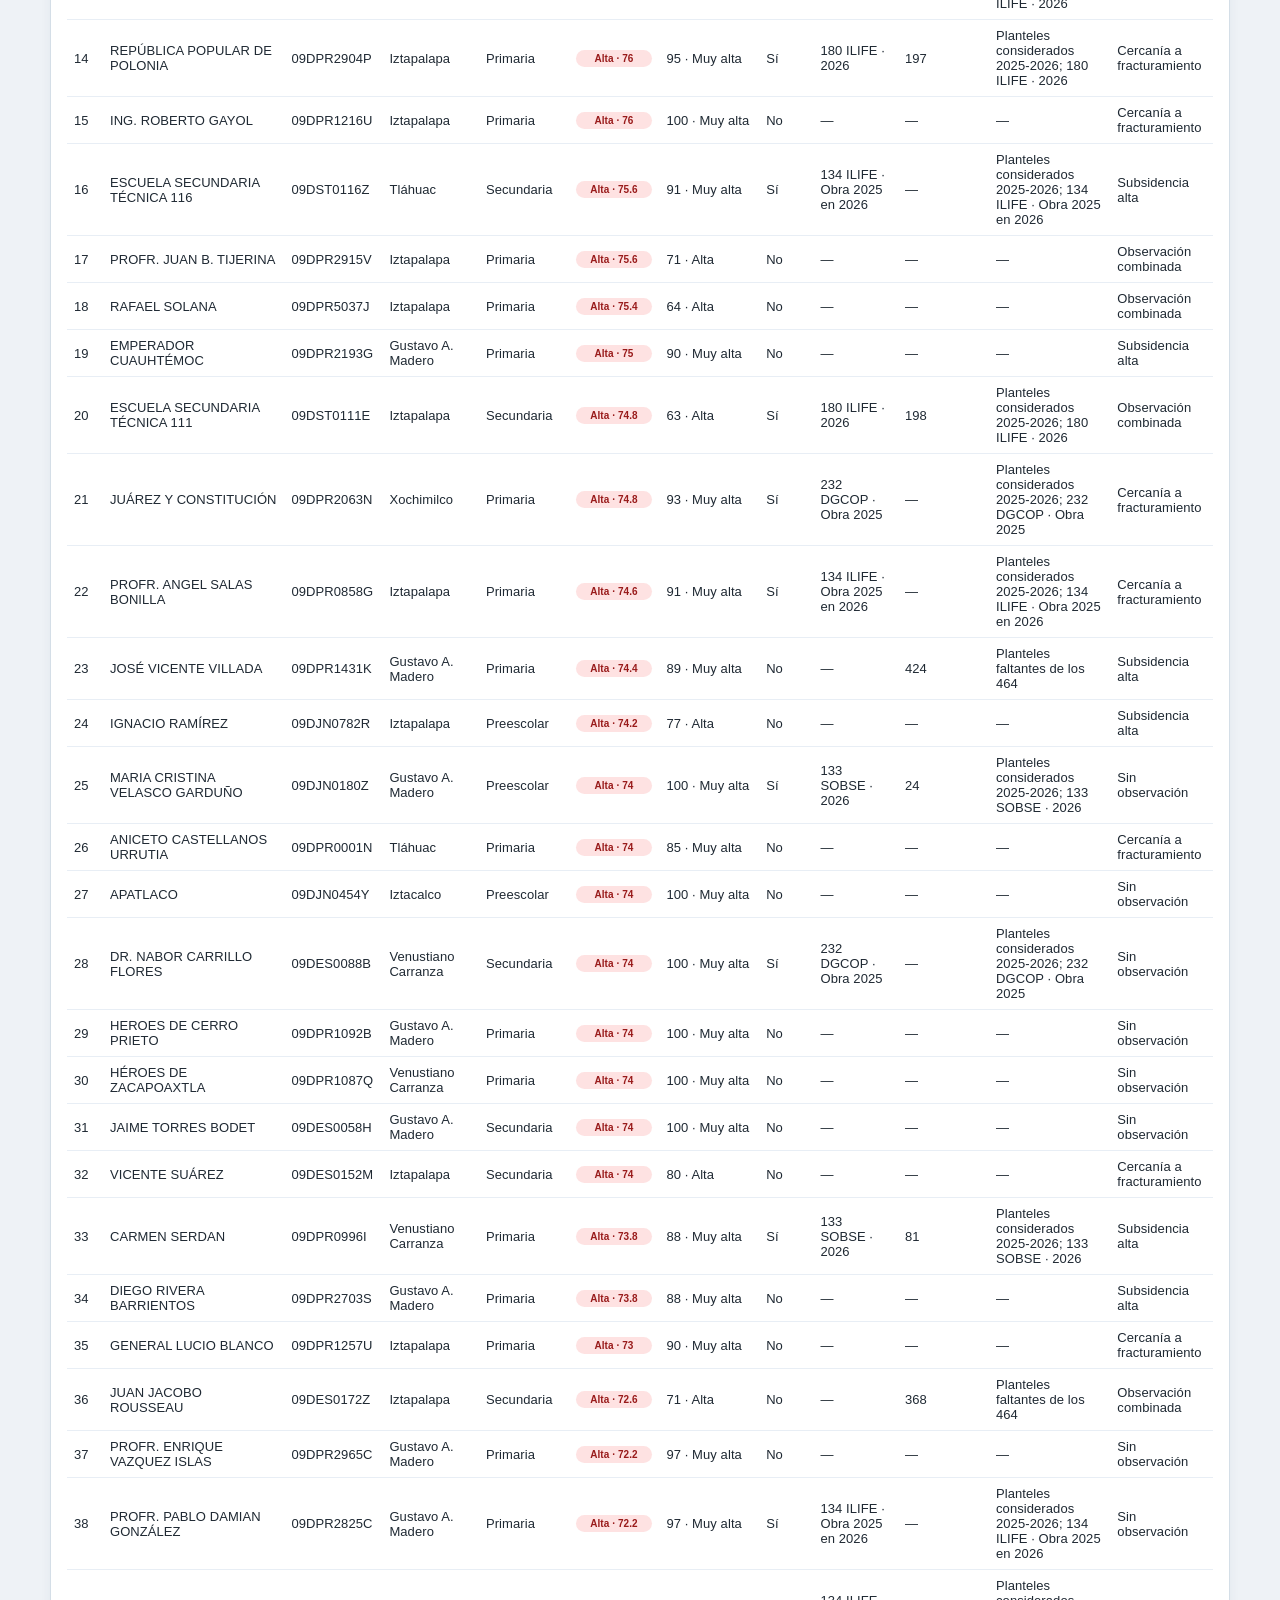
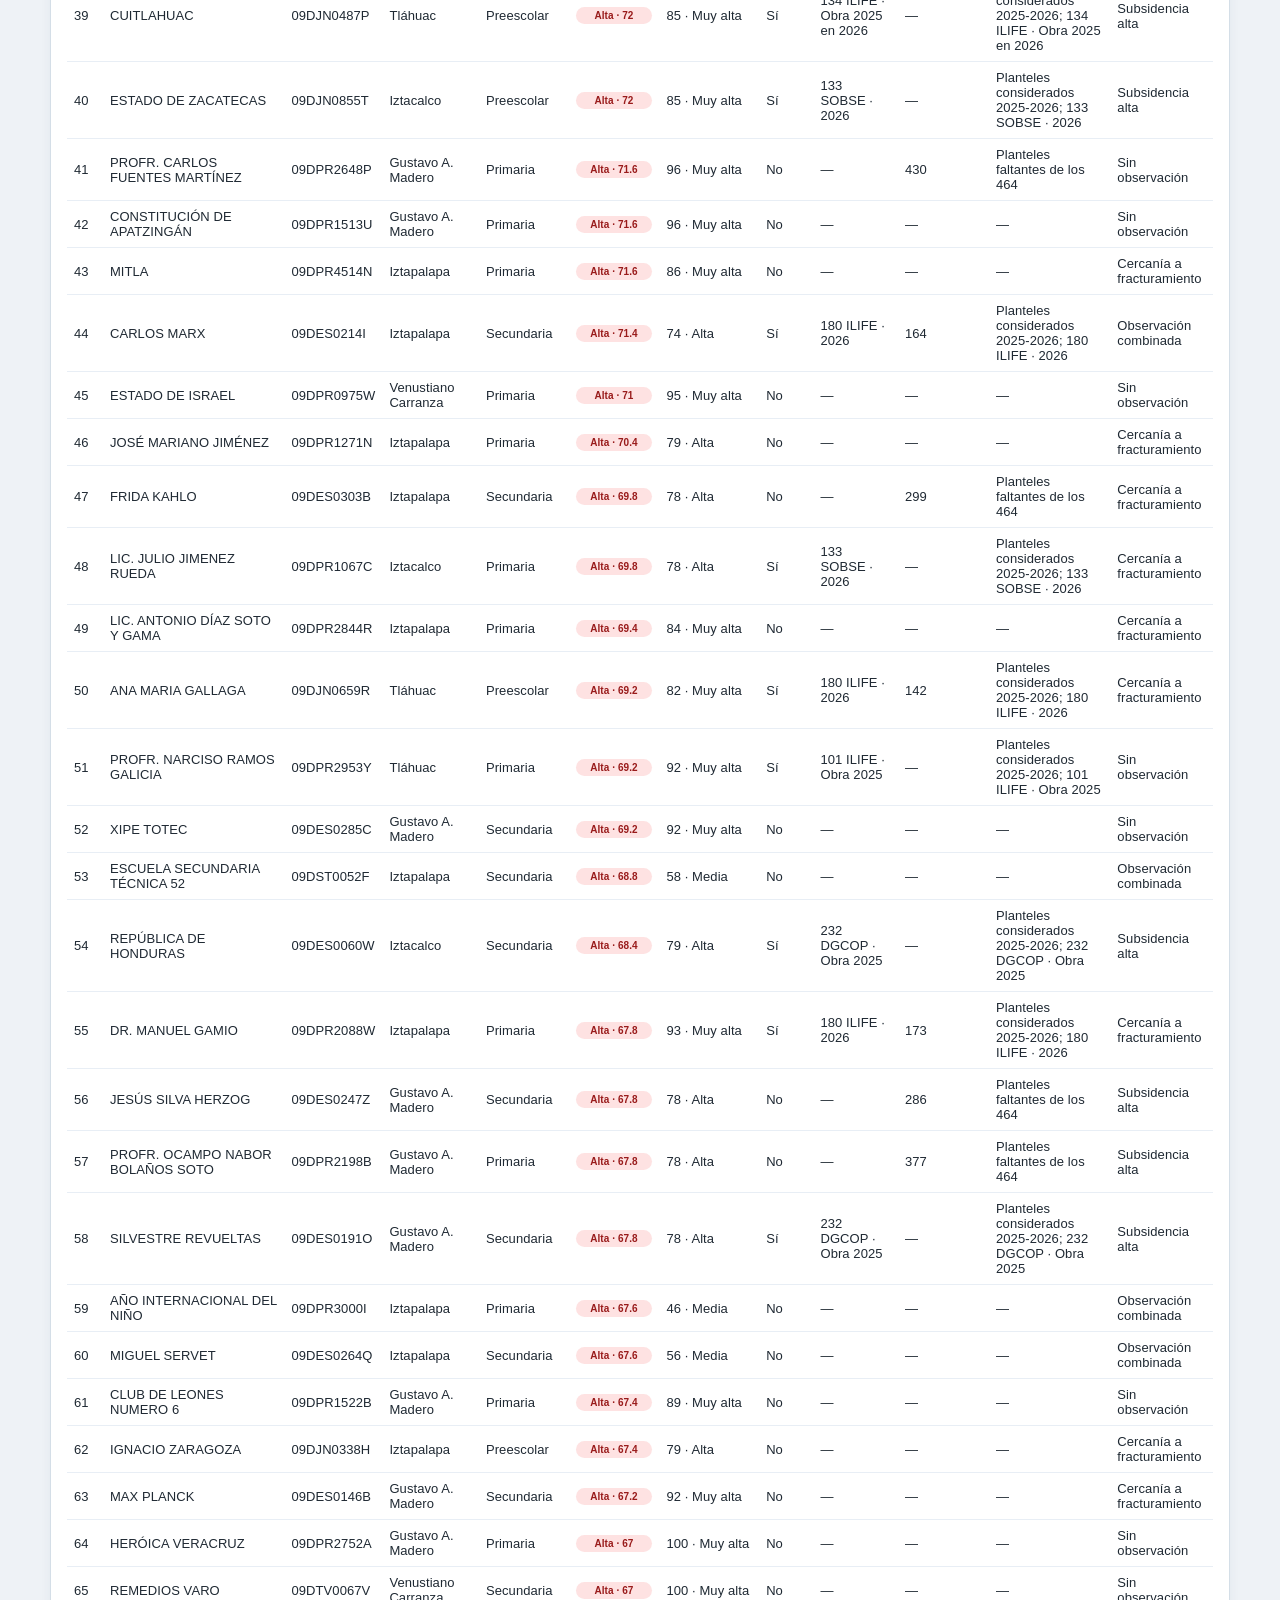
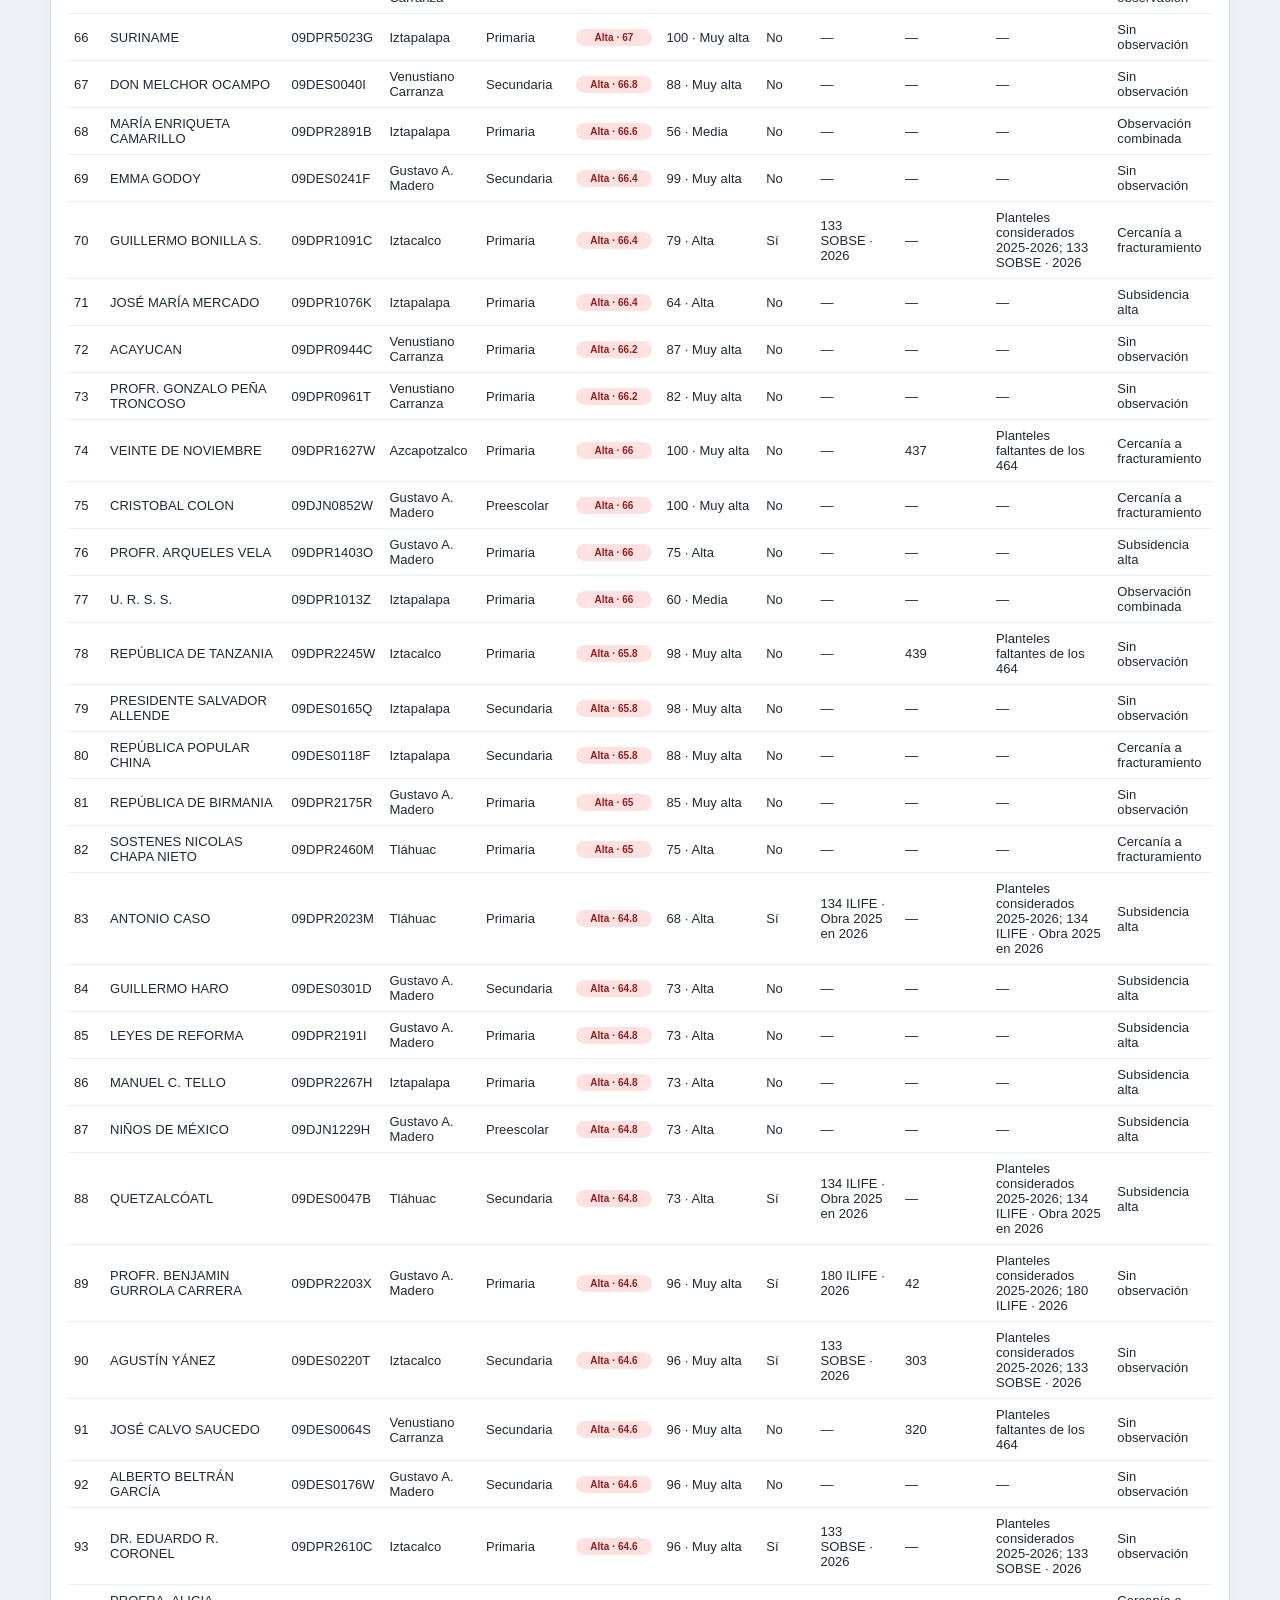
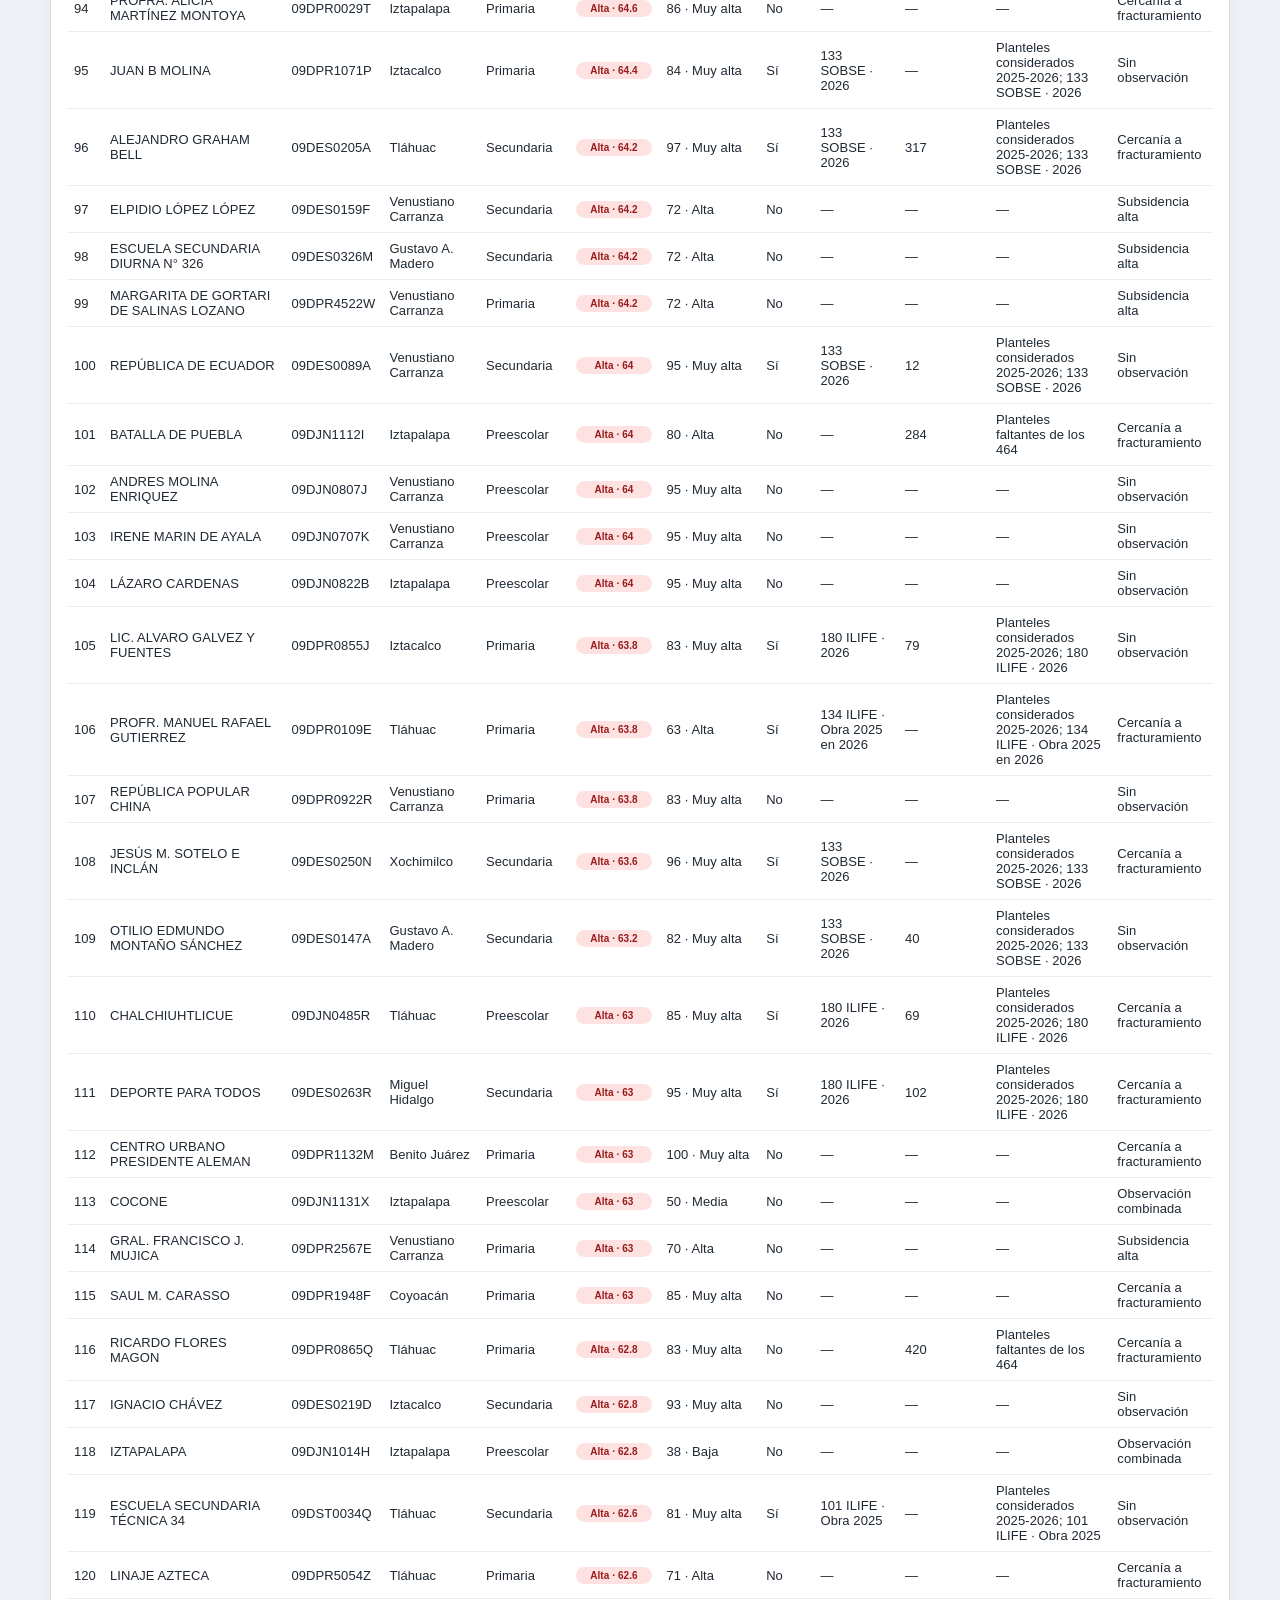
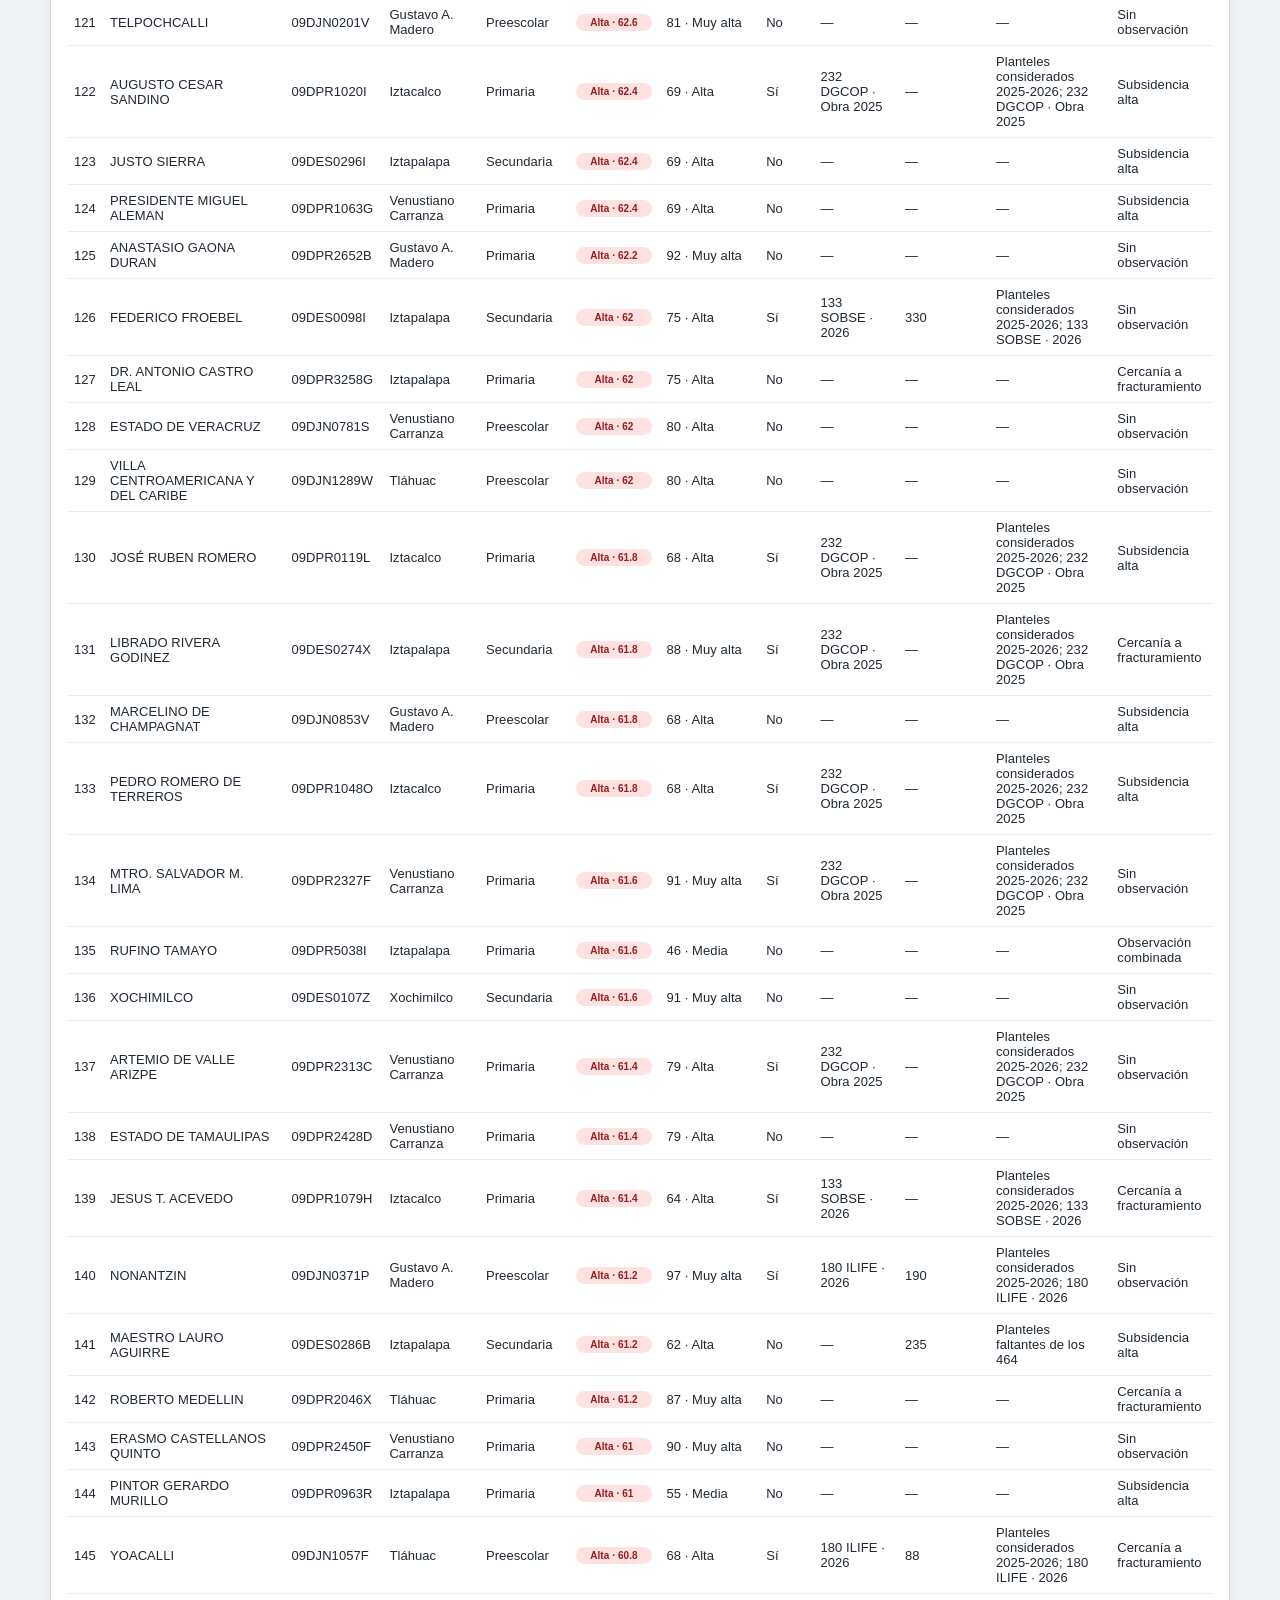
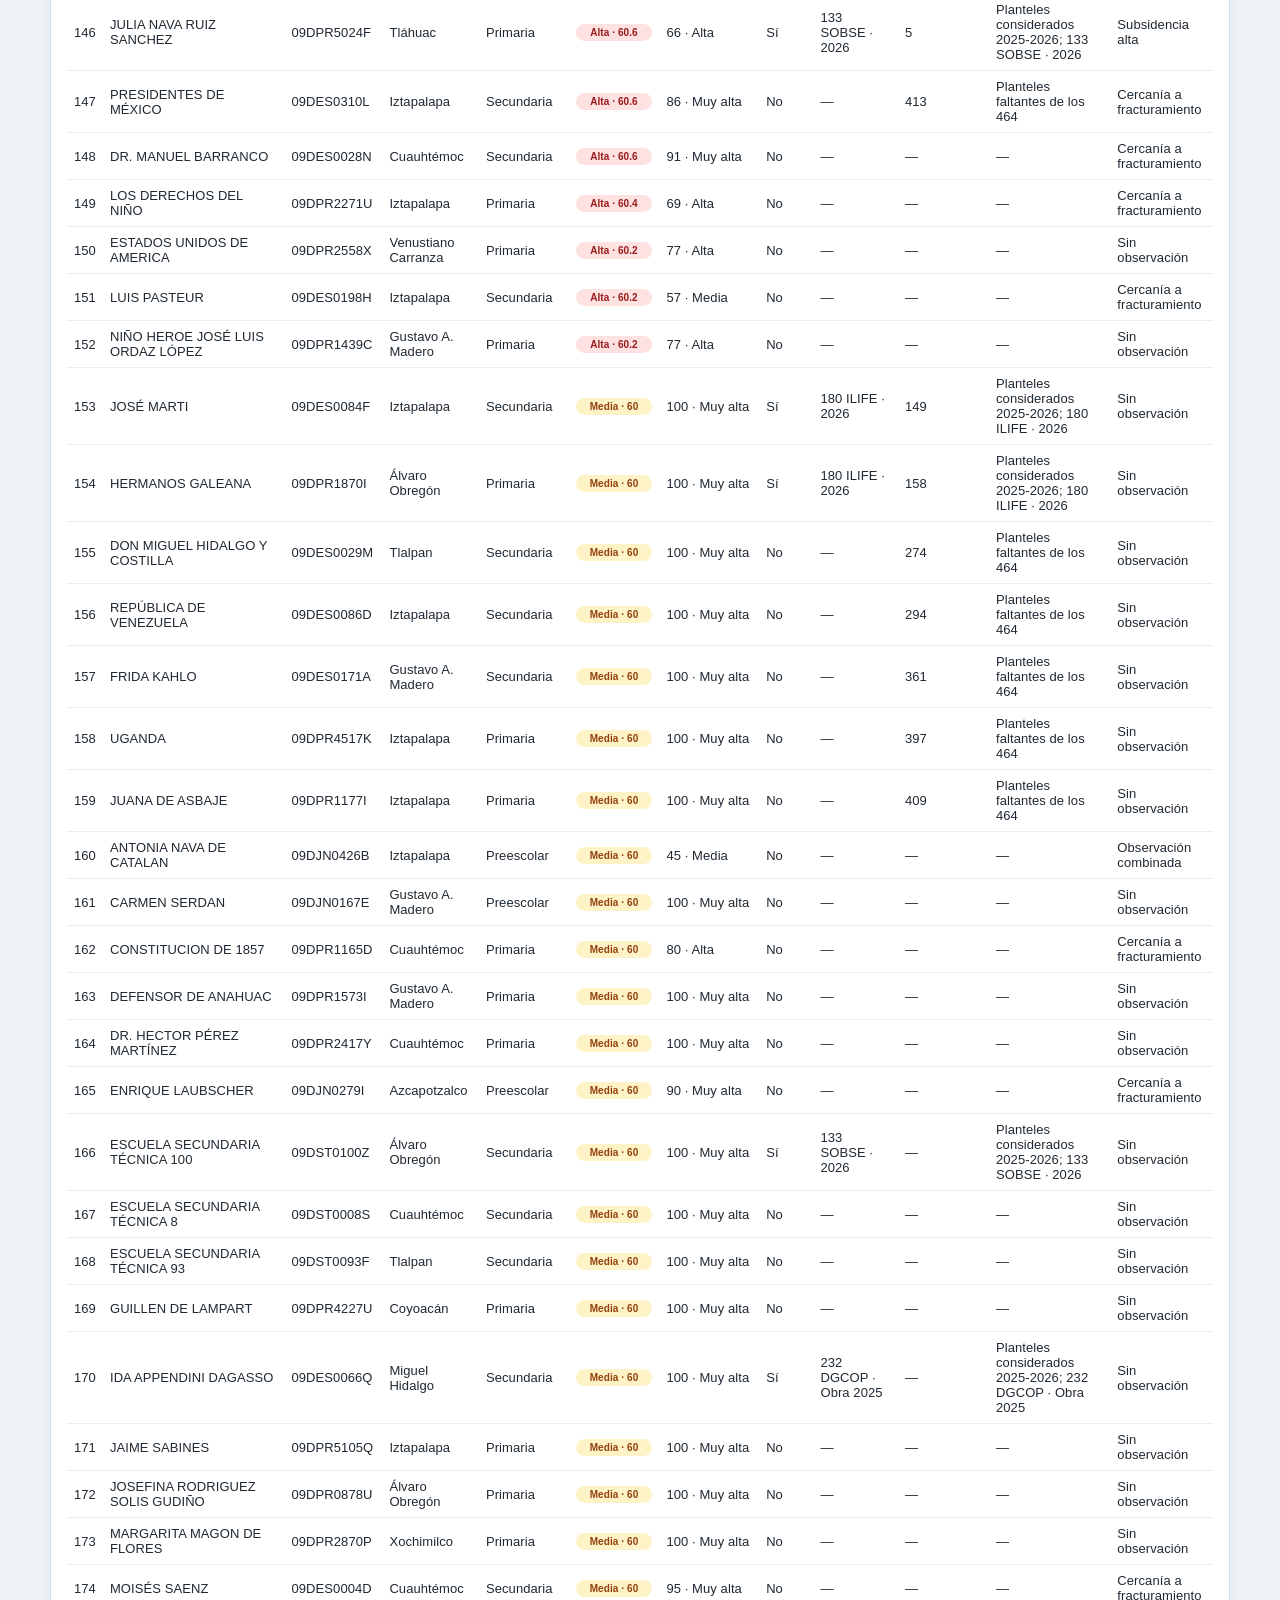
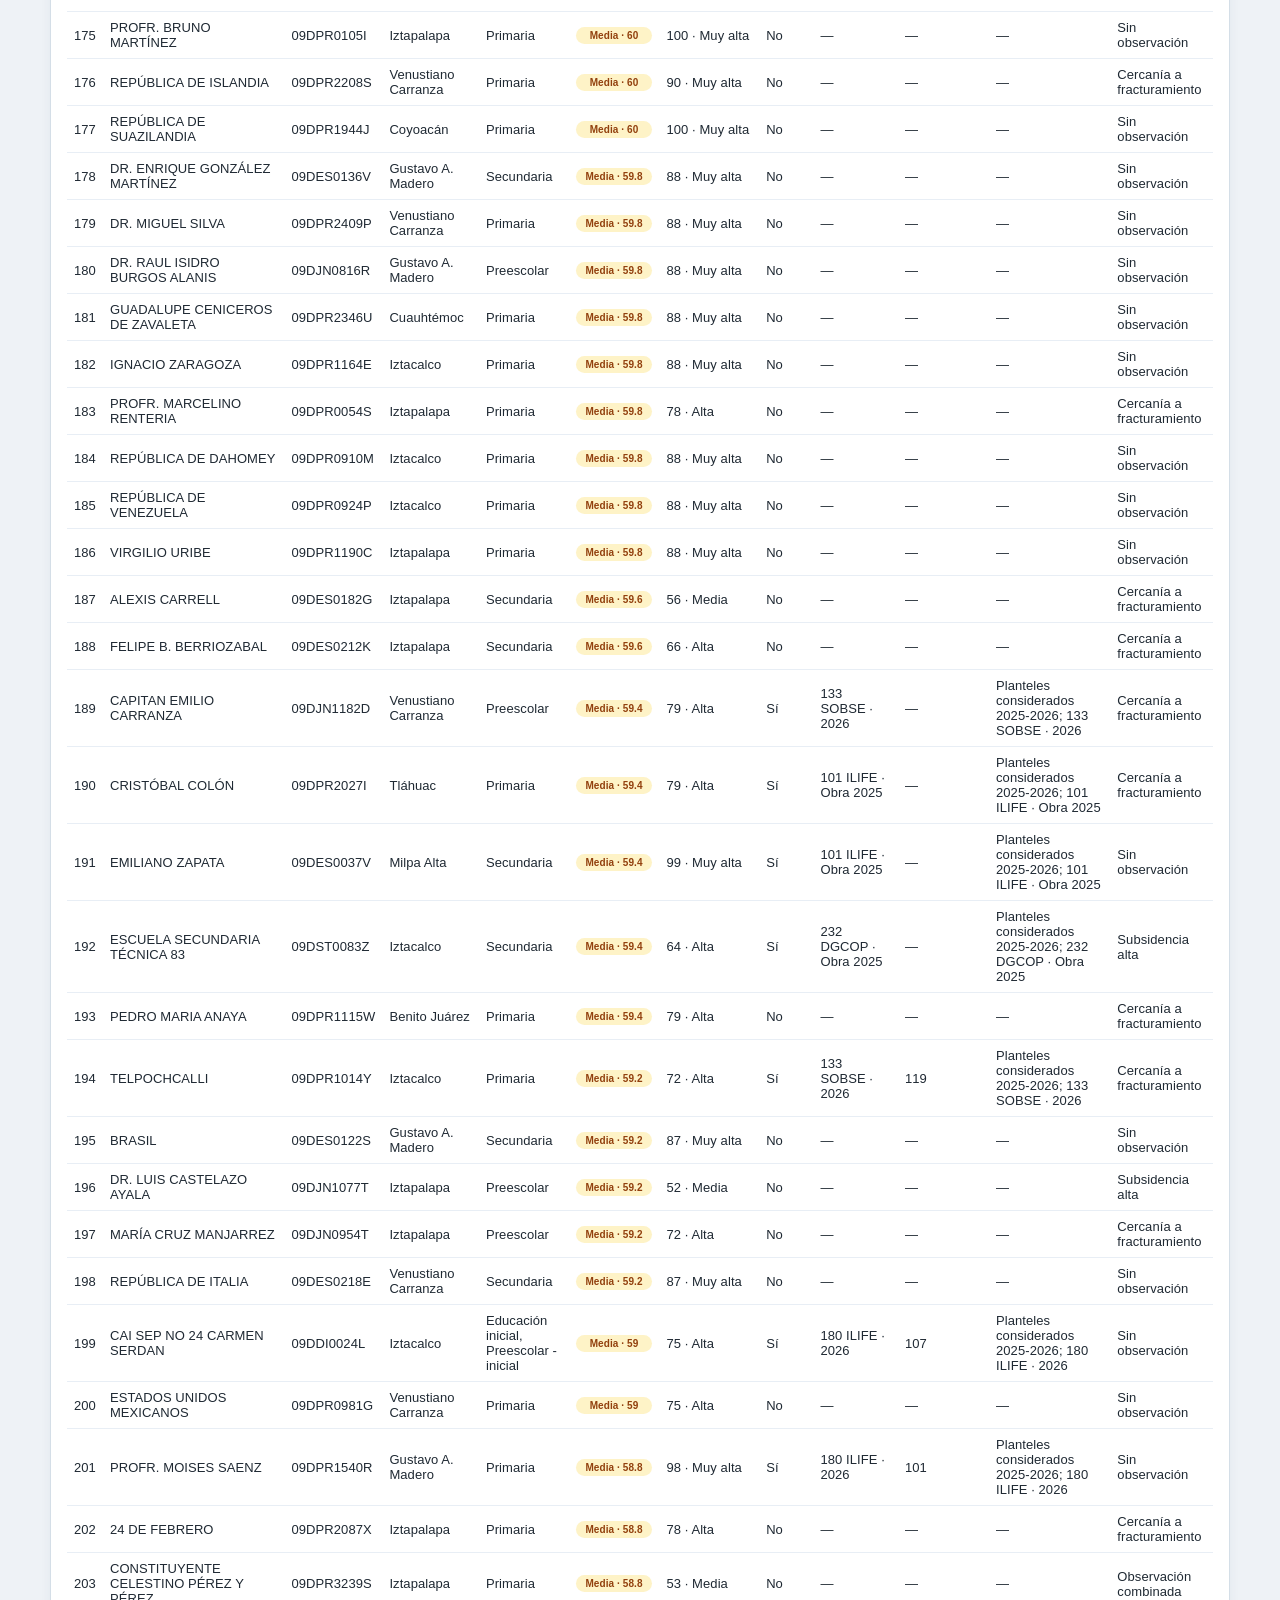
==== commit 64cc75d3: "FINALESPERO" ====
--- a/estadisticas.html
+++ b/estadisticas.html
@@ -85,6 +85,7 @@
     <section class="table-panel"><h2>Resultados por alcaldía</h2><table><thead><tr><th>Alcaldía</th><th id="stAlcaldiaUnit">Inmuebles</th><th>Alta o muy alta</th><th>Con mejora</th><th>Con apoyo previo</th><th>Proporción</th></tr></thead><tbody id="tablaAlcaldia"></tbody></table></section>
     <section class="table-panel"><h2 id="stRankingTitle">CCT del resultado</h2><table><thead><tr><th>#</th><th>Plantel / inmueble</th><th>CCT</th><th>Alcaldía</th><th>Nivel</th><th>Prioridad final</th><th>Mantenimiento</th><th>Apoyo previo</th><th>Mejoras recibidas</th><th>Clasificación 1,2,3</th><th>Mejoras vinculadas</th><th>Observación</th></tr></thead><tbody id="tablaRanking"></tbody></table><p class="stats-table-note">La tabla muestra hasta 500 resultados; los indicadores y distribuciones consideran el total filtrado.</p></section>
   </main>
-  <script src="estadisticas.js?v=20260918-completo"></script>
+  <script src="cct_master.js?v=20261001-base-madre"></script>
+  <script src="estadisticas.js?v=20261001-base-madre"></script>
 </body>
 </html>
--- a/style.css
+++ b/style.css
@@ -60,9 +60,9 @@
 .c-muy-baja{background:#2ca25f}.c-baja{background:#a1d99b}.c-media{background:#ffd166}.c-alta{background:#f97316}.c-muy-alta{background:#dc2626}
 .s-muy-bajo{background:#006837}.s-bajo{background:#78c679}.s-medio{background:#ffd166}.s-alto{background:#f97316}.s-muy-alto{background:#dc2626}
 
-.detail-panel{position:absolute;right:16px;top:16px;width:360px;max-width:calc(100% - 32px);max-height:calc(100% - 32px);overflow:auto;background:#fff;border:1px solid var(--border);border-radius:14px;padding:16px;box-shadow:var(--shadow);z-index:850;transform:translateX(410px);transition:.22s ease}.detail-panel.open{transform:translateX(0)}
+.detail-panel{position:absolute;right:16px;top:16px;width:360px;max-width:calc(100% - 32px);max-height:calc(100% - 32px);overflow:auto;background:#fff;border:1px solid var(--border);border-radius:14px;padding:16px;box-shadow:var(--shadow);z-index:850;transform:translateX(calc(100% + 48px));visibility:hidden;pointer-events:none;transition:transform .22s ease,visibility 0s linear .22s}.detail-panel.open{transform:translateX(0);visibility:visible;pointer-events:auto;transition:transform .22s ease,visibility 0s}
 .detail-panel .close{position:absolute;right:10px;top:10px;width:28px;height:28px;padding:0;background:#e2e8f0;color:#1e293b}.detail-panel h2{font-size:17px;margin:4px 34px 12px 0;color:#17324d}
-.detail-content dl{display:grid;grid-template-columns:120px 1fr;gap:7px 10px;margin:0 0 14px;font-size:13px}.detail-content dt{font-weight:700;color:#334155}.detail-content dd{margin:0;color:#1f2933}.detail-content h3{font-size:14px;margin:14px 0 6px;color:#17324d}.detail-content p{font-size:13px;line-height:1.4;margin:0 0 8px}
+.detail-content{min-width:0}.detail-content dl{display:grid;grid-template-columns:minmax(108px,34%) minmax(0,1fr);gap:7px 10px;margin:0 0 14px;font-size:13px}.detail-content dt{min-width:0;font-weight:700;color:#334155;overflow-wrap:anywhere}.detail-content dd{min-width:0;margin:0;color:#1f2933;overflow-wrap:anywhere;word-break:break-word}.detail-content h3{font-size:14px;margin:14px 0 6px;color:#17324d}.detail-content p{font-size:13px;line-height:1.4;margin:0 0 8px}
 .badge{display:inline-block;padding:4px 8px;border-radius:999px;font-size:12px;font-weight:700;color:#172033}.badge.muy-baja{background:#c7e9d0}.badge.baja{background:#d9f0d3}.badge.media{background:#fff1b8}.badge.alta{background:#fed7aa}.badge.muy-alta{background:#fecaca}
 .need-list{margin:8px 0 0;padding-left:18px;font-size:13px}.need-list li{margin:4px 0}
 .popup-title{font-weight:700;color:#17324d;margin-bottom:4px}.popup-meta{font-size:12px;color:#475569}.popup-details{margin-top:8px;font-size:12px}
@@ -73,7 +73,7 @@
 .stats-page{min-height:100vh;padding:18px}.stats-container{max-width:1180px;margin:0 auto}.stats-header{background:#fff;border:1px solid var(--border);border-radius:14px;padding:18px;margin-bottom:16px;display:flex;justify-content:space-between;gap:14px;align-items:center}.stats-header h1{margin:0;font-size:22px;color:#17324d}.stats-header p{margin:6px 0 0;color:var(--muted);font-size:13px}.stats-header a{color:var(--primary);font-weight:700;text-decoration:none}.cards{display:grid;grid-template-columns:repeat(4,1fr);gap:12px;margin-bottom:16px}.card{background:#fff;border:1px solid var(--border);border-radius:14px;padding:16px}.card span{font-size:12px;color:var(--muted)}.card strong{display:block;font-size:28px;color:var(--primary);margin-top:6px}.grid-two{display:grid;grid-template-columns:1fr 1fr;gap:16px}.table-panel{background:#fff;border:1px solid var(--border);border-radius:14px;padding:16px;margin-bottom:16px;overflow:auto}.table-panel h2{margin:0 0 12px;font-size:16px;color:#17324d}table{width:100%;border-collapse:collapse;font-size:13px}th,td{border-bottom:1px solid #e8eef5;padding:8px 7px;text-align:left}th{color:#334155;background:#f8fafc;font-size:12px}.bar{height:10px;background:#e2e8f0;border-radius:999px;overflow:hidden;min-width:80px}.bar span{display:block;height:100%;background:#1f4e79}
 
 @media (max-width:900px){
-  .topbar{height:auto;min-height:72px;align-items:flex-start;flex-direction:column}.layout{height:auto;grid-template-columns:1fr}.layout.sidebar-collapsed{grid-template-columns:1fr}.layout.sidebar-collapsed .sidebar{display:none}.sidebar{max-height:none;border-right:0;border-bottom:1px solid var(--border)}.show-sidebar{top:96px}.maparea{height:70vh}.detail-panel{width:auto;left:12px;right:12px;top:auto;bottom:12px;max-height:58%;transform:translateY(110%)}.detail-panel.open{transform:translateY(0)}.legend{left:10px;bottom:10px}.extra-legend{bottom:180px}.cards,.grid-two{grid-template-columns:1fr}
+  .topbar{height:auto;min-height:72px;align-items:flex-start;flex-direction:column}.layout{height:auto;grid-template-columns:1fr}.layout.sidebar-collapsed{grid-template-columns:1fr}.layout.sidebar-collapsed .sidebar{display:none}.sidebar{max-height:none;border-right:0;border-bottom:1px solid var(--border)}.show-sidebar{top:96px}.maparea{height:70vh}.detail-panel{width:auto;left:12px;right:12px;top:auto;bottom:12px;max-height:58%;transform:translateY(calc(100% + 24px))}.detail-panel.open{transform:translateY(0)}.legend{left:10px;bottom:10px}.extra-legend{bottom:180px}.cards,.grid-two{grid-template-columns:1fr}
 }
 .mode-button{width:100%;margin-top:8px;background:#e2e8f0;color:#17324d}.mode-button.active{background:var(--primary);color:#fff}.soft-rule{border:0;border-top:1px solid var(--border);margin:10px 0}.dynamic-kpis{grid-template-columns:repeat(2,1fr)}.popup-flags{margin-top:7px}.mini-tag{display:inline-block;padding:3px 6px;border-radius:999px;font-size:10px;font-weight:700;margin-right:4px}.mini-tag.blue{background:#dbeafe;color:#1d4ed8}.mini-tag.purple{background:#ede9fe;color:#6d28d9}.detail-tabs{display:flex;gap:5px;flex-wrap:wrap;margin-bottom:12px}.tab-btn{padding:7px 9px;background:#e2e8f0;color:#334155;font-size:11px}.tab-btn.active{background:var(--primary);color:#fff}.tab-pane{display:none}.tab-pane.active{display:block}.info-card{border:1px solid var(--border);border-radius:10px;padding:10px;margin:8px 0}.info-card h3{margin-top:0}.blue-card{border-left:4px solid #2563eb}.purple-card{border-left:4px solid #7c3aed}.muted-box,.method-note{background:#f8fafc;border:1px solid var(--border);border-radius:8px;padding:9px;color:var(--muted)}
 .nested-filter{margin:6px 0 10px 26px;padding:8px 10px;border-left:3px solid #dbeafe;background:#f8fafc;border-radius:6px}.nested-filter label{margin-top:0}.download-list{display:grid;gap:8px}.download-list a{display:block;padding:9px 10px;border:1px solid var(--border);border-radius:8px;text-decoration:none;color:var(--primary);font-size:12px;font-weight:700;background:#f8fafc}.download-list a:hover{background:#eaf2f8}.observation-card{margin:10px 0;padding:11px;border-left:4px solid #c2410c;background:#fff7ed;border-radius:8px;font-size:13px;line-height:1.45}.observation-card p{margin:5px 0 0}.observation-card.reinforced{border-left-color:#7c3aed;background:#f5f3ff}.summary-marker{cursor:pointer}.stats-filter-panel{background:#fff;border:1px solid var(--border);border-radius:12px;padding:14px;margin:16px 0;box-shadow:0 1px 3px rgba(15,23,42,.04)}.stats-filter-grid{display:grid;grid-template-columns:repeat(4,minmax(160px,1fr));gap:12px}.stats-filter-grid label{margin-top:0}.stats-actions{display:flex;align-items:end;gap:8px}.stats-context{margin:0 0 14px;color:var(--muted);font-size:13px}.empty-row{text-align:center;color:var(--muted);padding:18px!important}@media(max-width:900px){.stats-filter-grid{grid-template-columns:1fr 1fr}}@media(max-width:600px){.stats-filter-grid{grid-template-columns:1fr}}
@@ -268,3 +268,19 @@
 .stats-page .cards{grid-template-columns:repeat(auto-fit,minmax(170px,1fr))}
 .stats-theme-grid{grid-template-columns:repeat(auto-fit,minmax(320px,1fr))}
 .stats-priority-grid{grid-template-columns:repeat(auto-fit,minmax(145px,1fr))}
+
+/* Selección contextual de CCT/turno y lectura segura del popup */
+.entity-selector{margin:0 0 11px;padding:10px;border:1px solid #cbd7e3;border-radius:9px;background:#f8fafc}
+.entity-selector>span{display:block;margin-bottom:7px;color:#405467;font-size:10px;font-weight:800;letter-spacing:.05em;text-transform:uppercase}
+.entity-selector>div{display:flex;flex-wrap:wrap;gap:7px}
+.selector-button{min-height:34px;padding:7px 10px;border:1px solid #b9c9d8;background:#fff;color:var(--primary);box-shadow:0 1px 2px rgba(15,53,84,.04);font-size:11px}
+.selector-button:hover{border-color:var(--primary);background:#eef4f8;color:var(--primary-dark)}
+.selector-button.active{border-color:var(--primary);background:var(--primary);color:#fff;box-shadow:0 2px 7px rgba(23,74,114,.22)}
+.general-info-grid,.territory-info-grid{padding:11px;border:1px solid #d8e1ea;border-radius:9px;background:#fff}
+.territory-info-grid dd{line-height:1.45}
+.dynamic-kpis div{min-width:0}.dynamic-kpis span{display:block;line-height:1.3;overflow-wrap:anywhere}
+@media(max-width:560px){
+  .detail-content dl{grid-template-columns:1fr;gap:2px}
+  .detail-content dd{margin-bottom:8px}
+  .selector-button{flex:1 1 calc(50% - 7px)}
+}
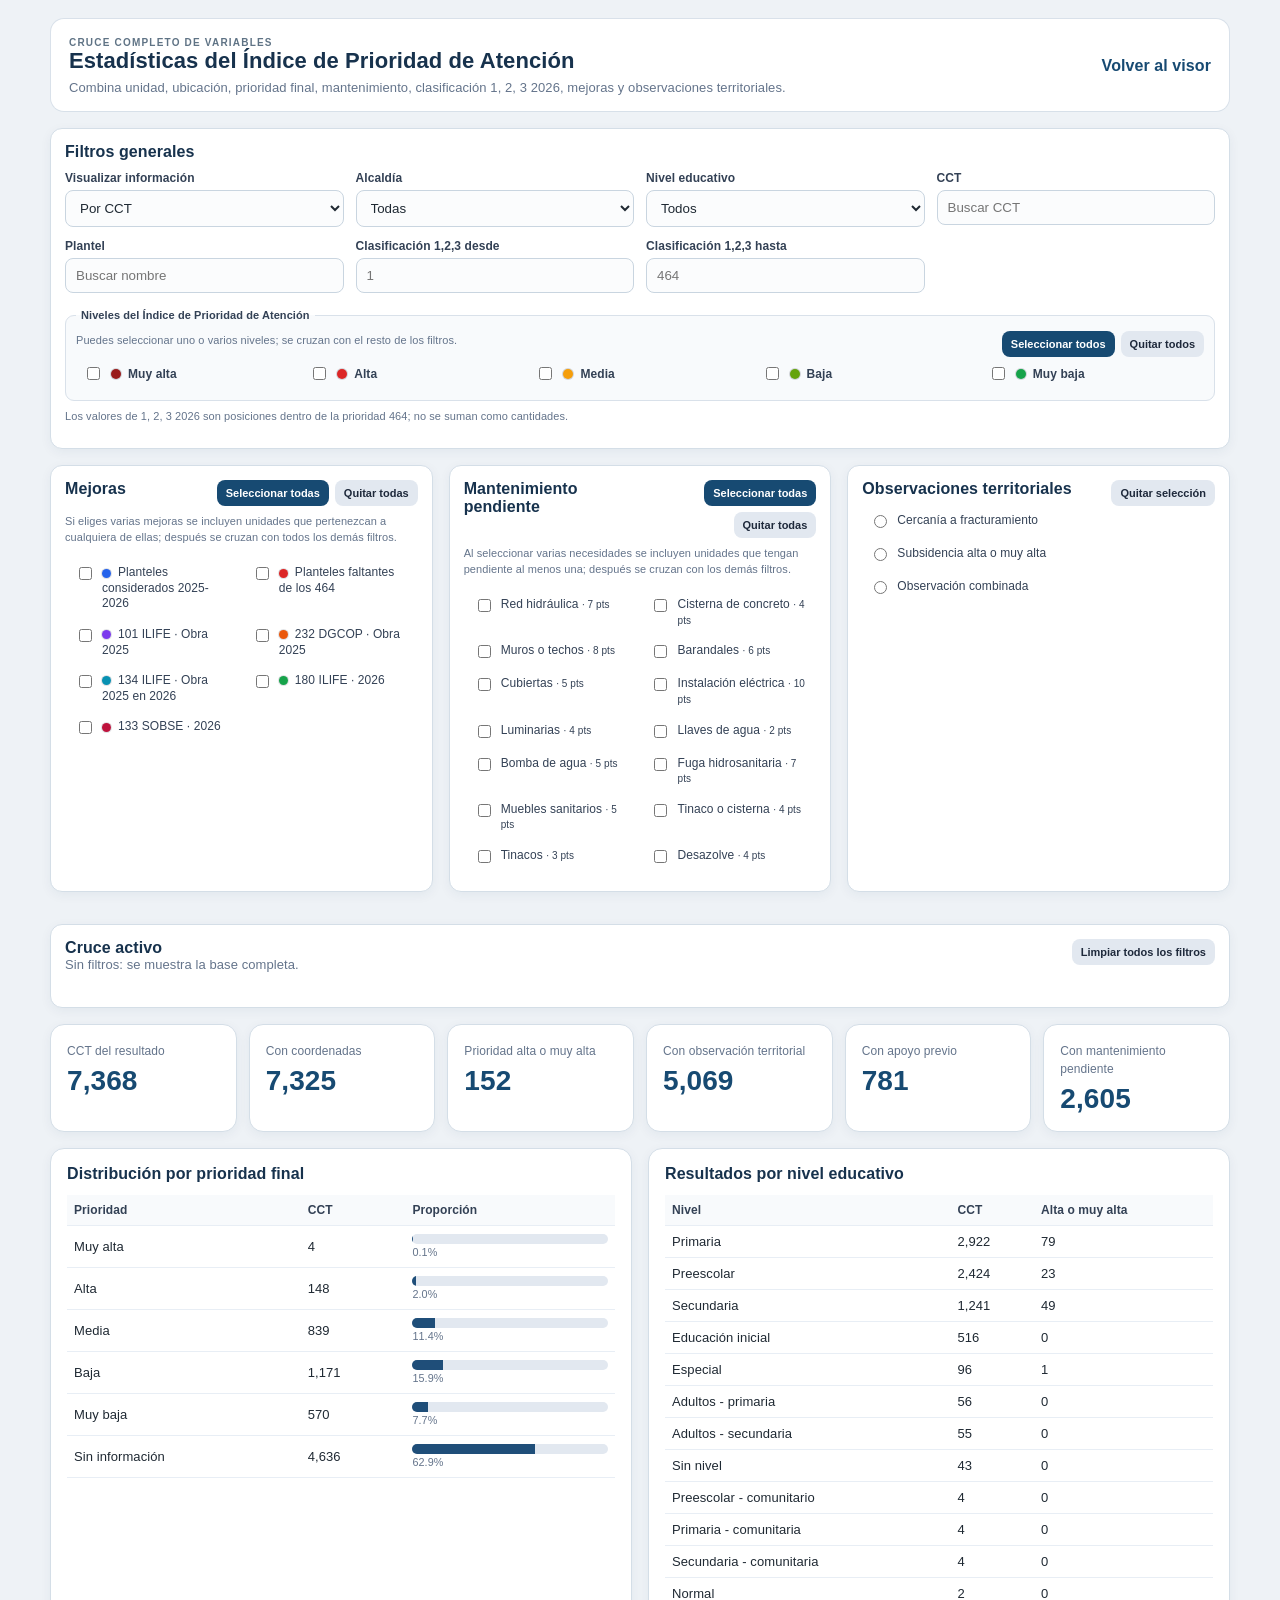
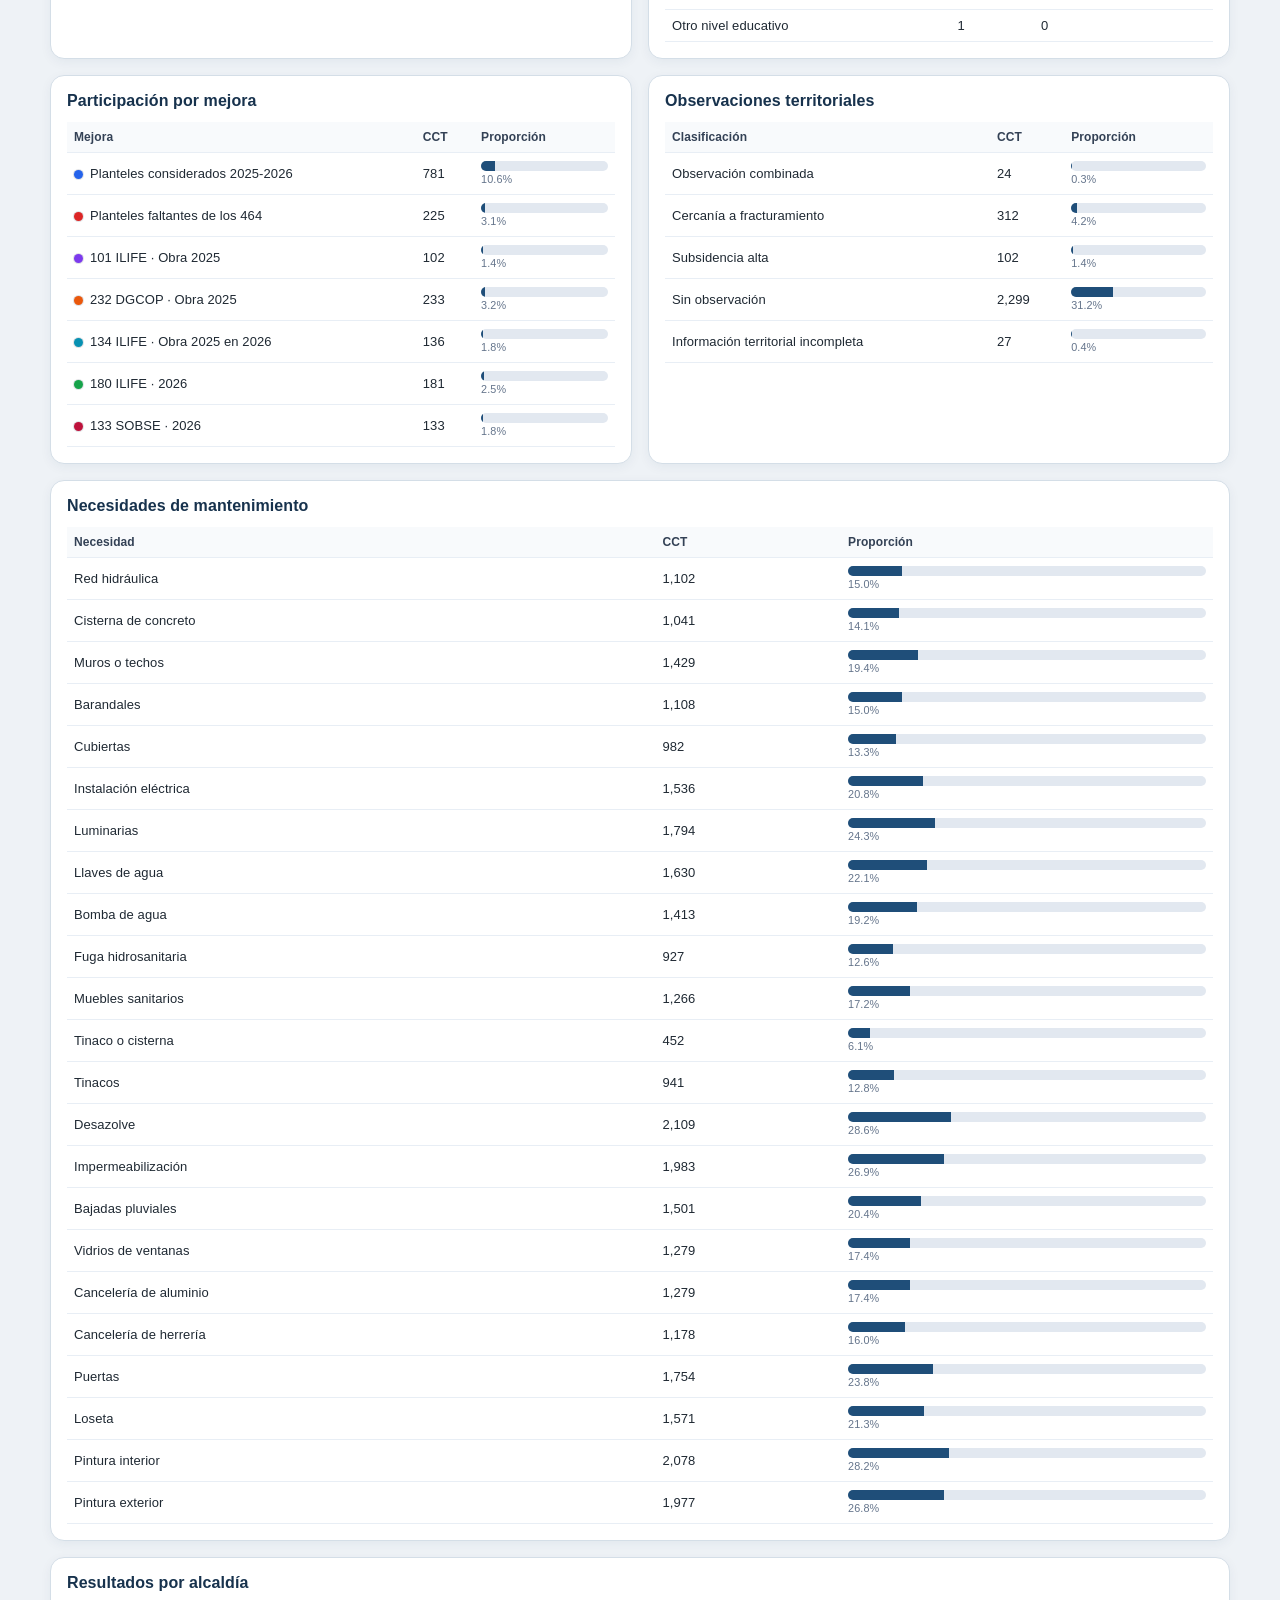
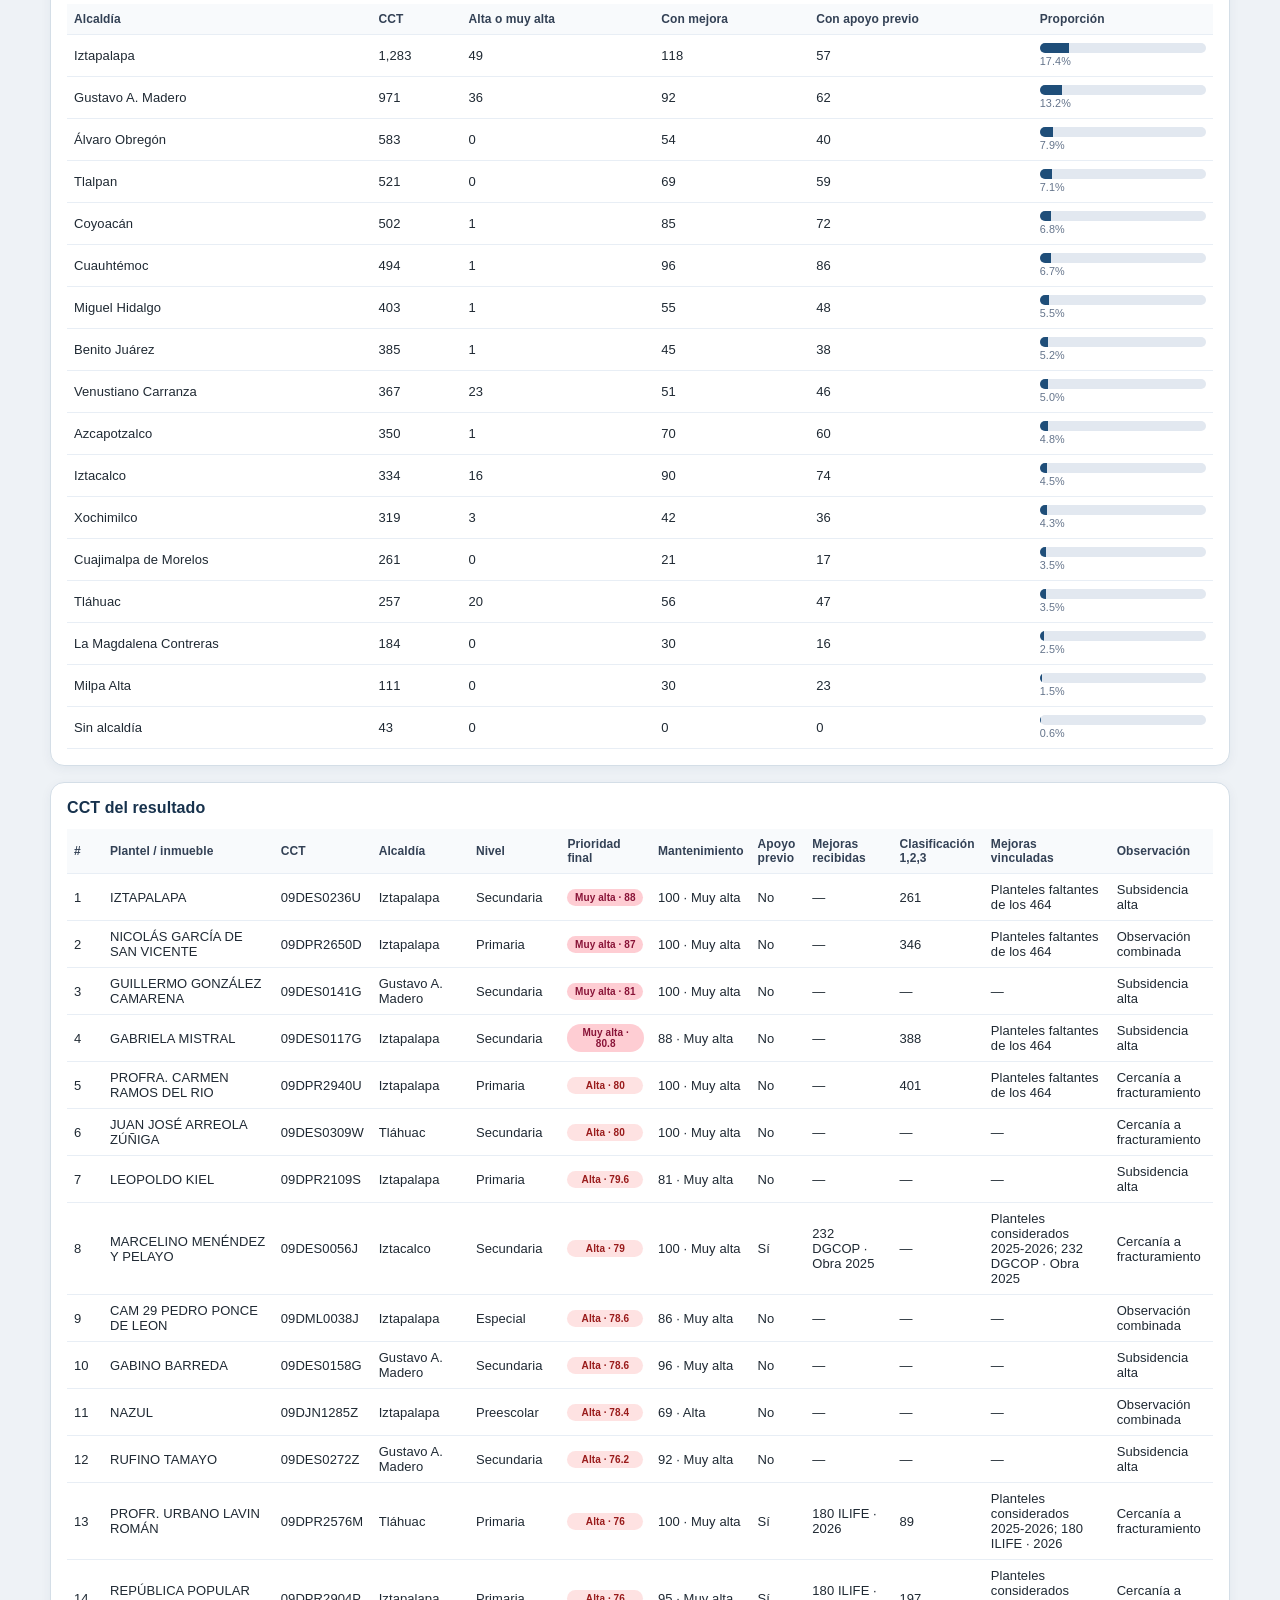
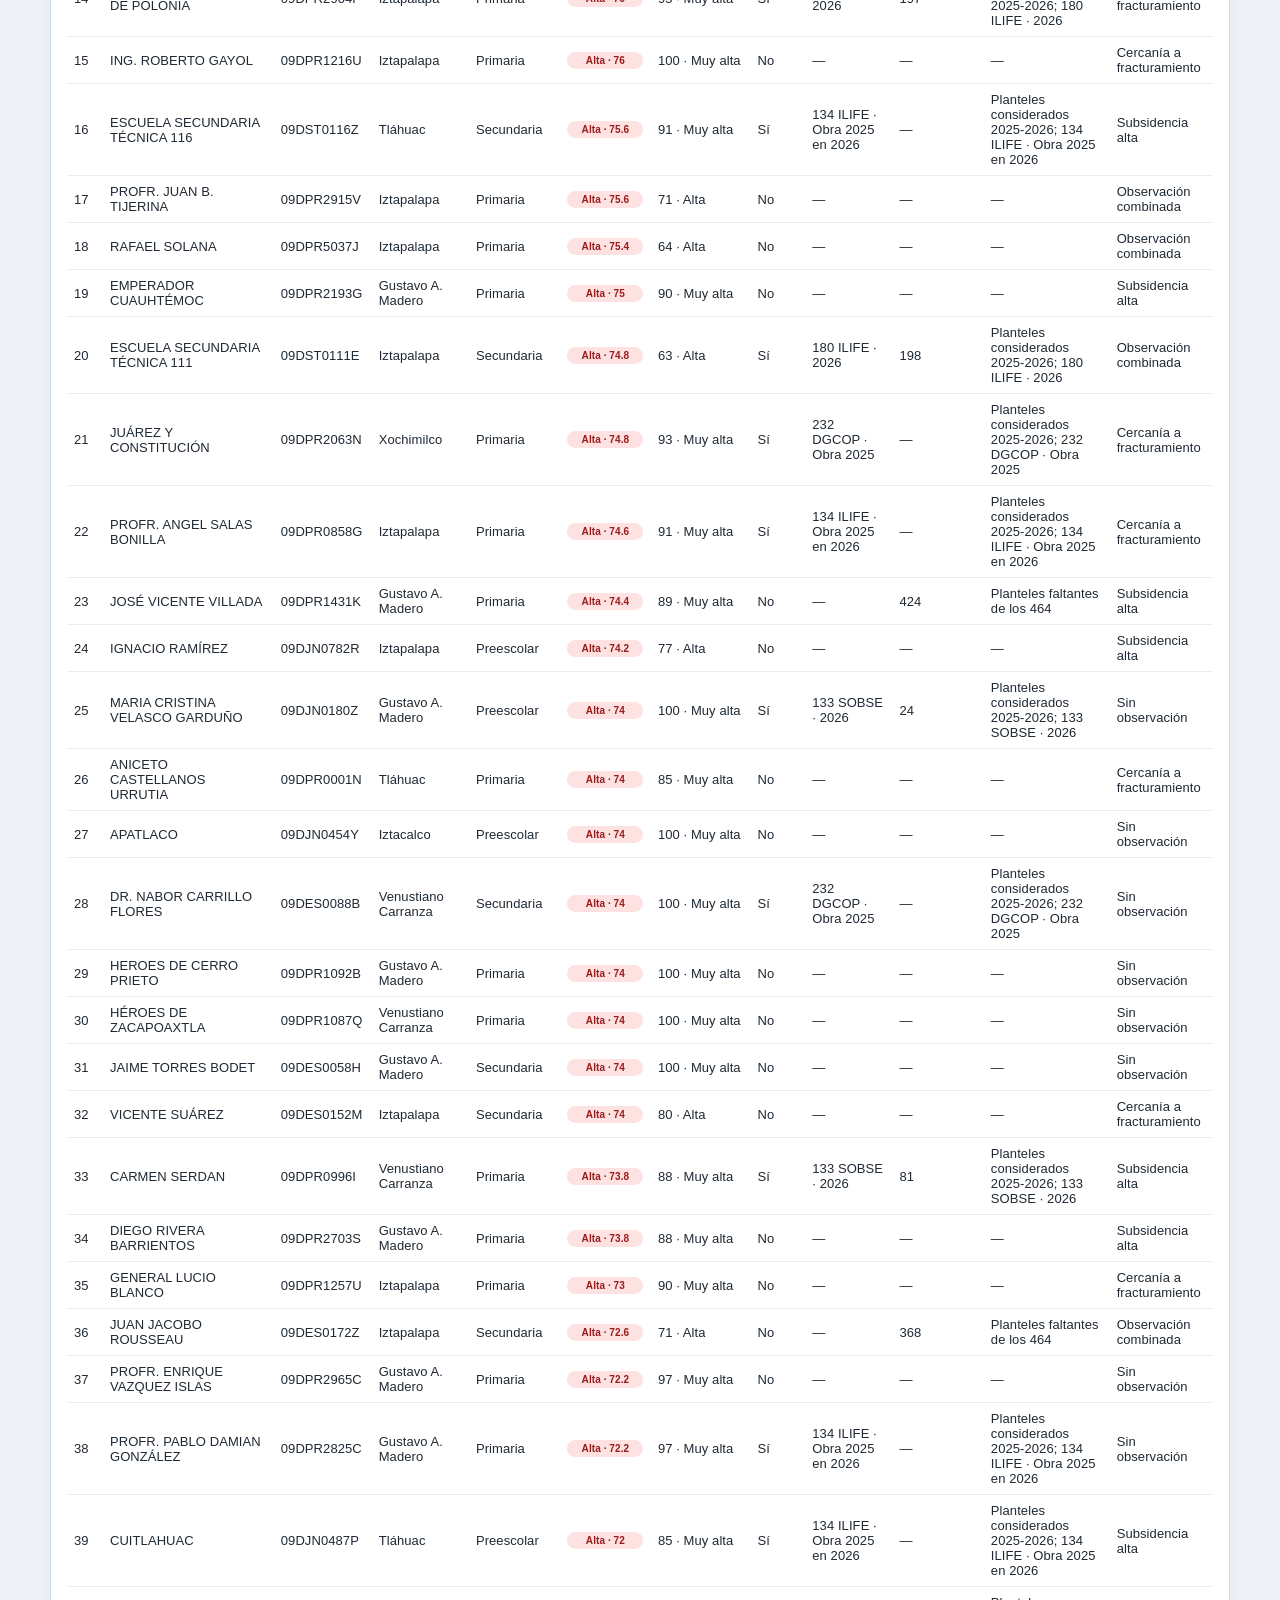
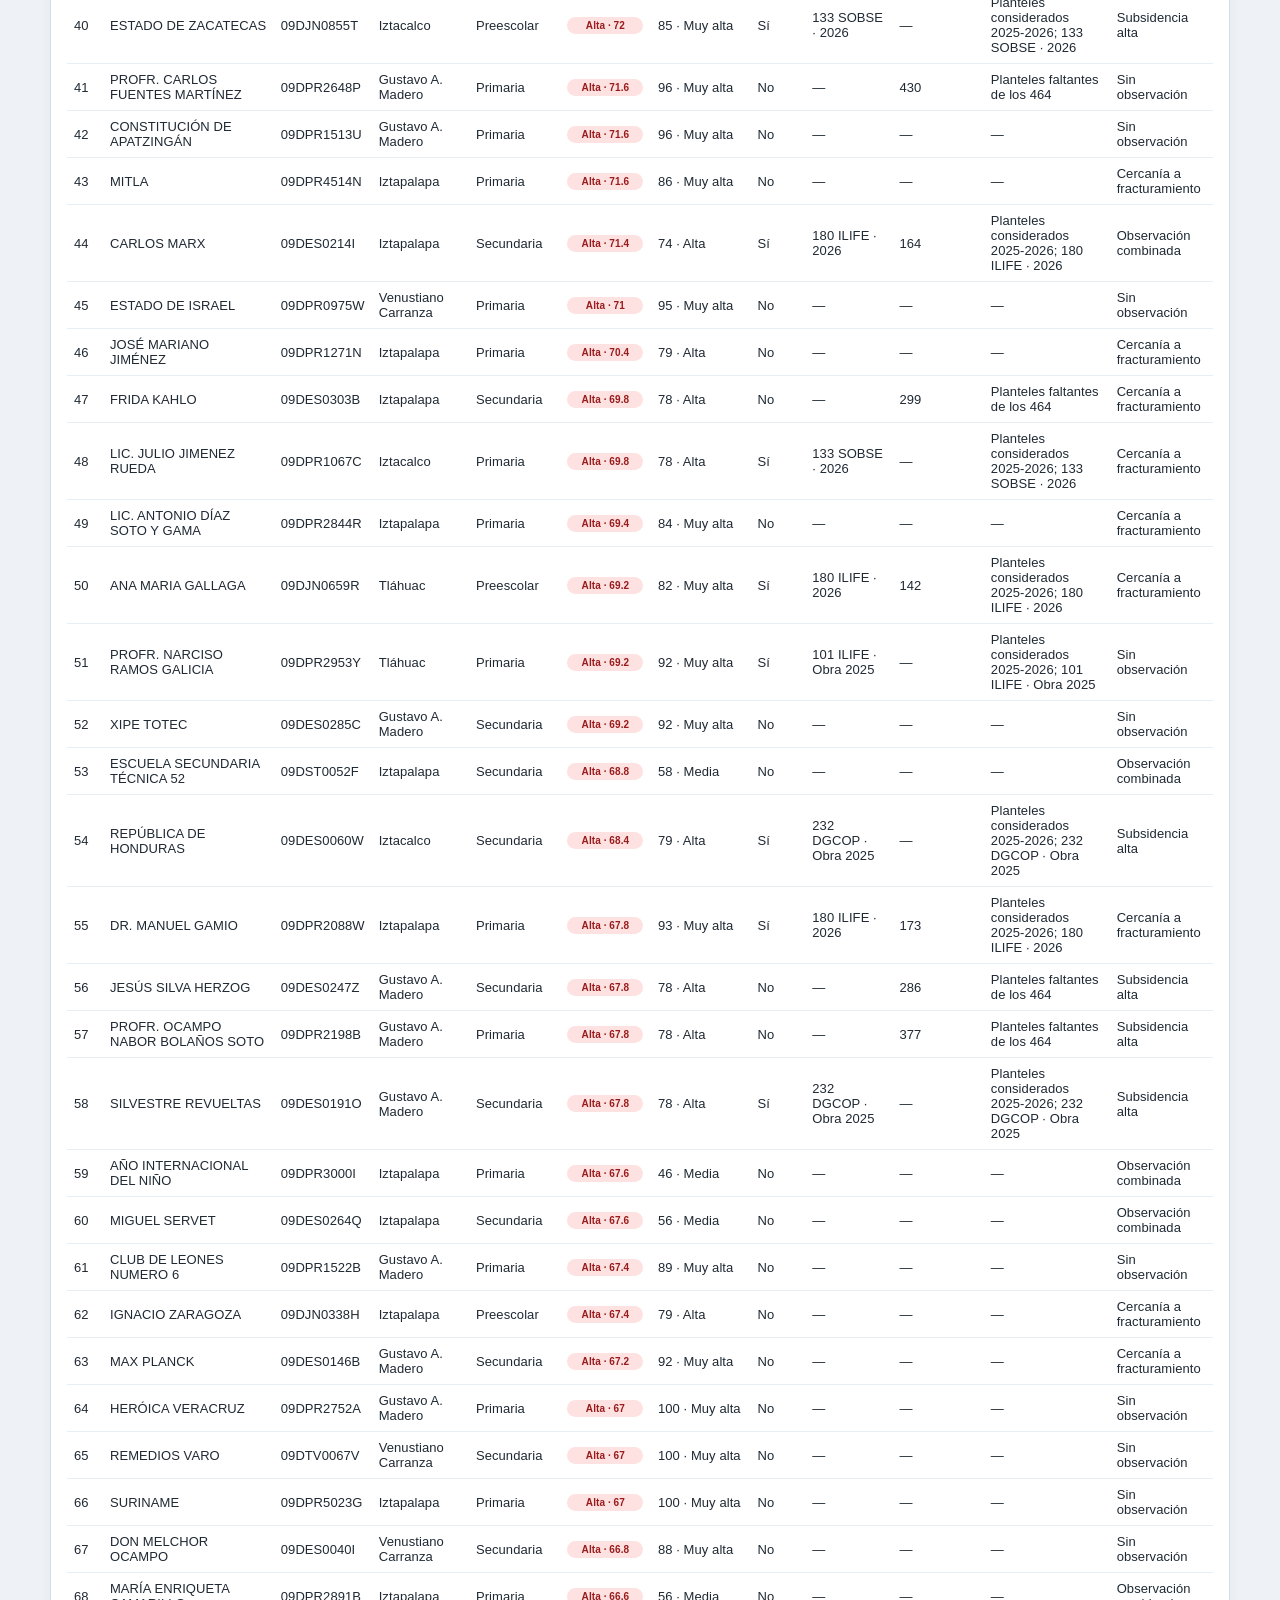
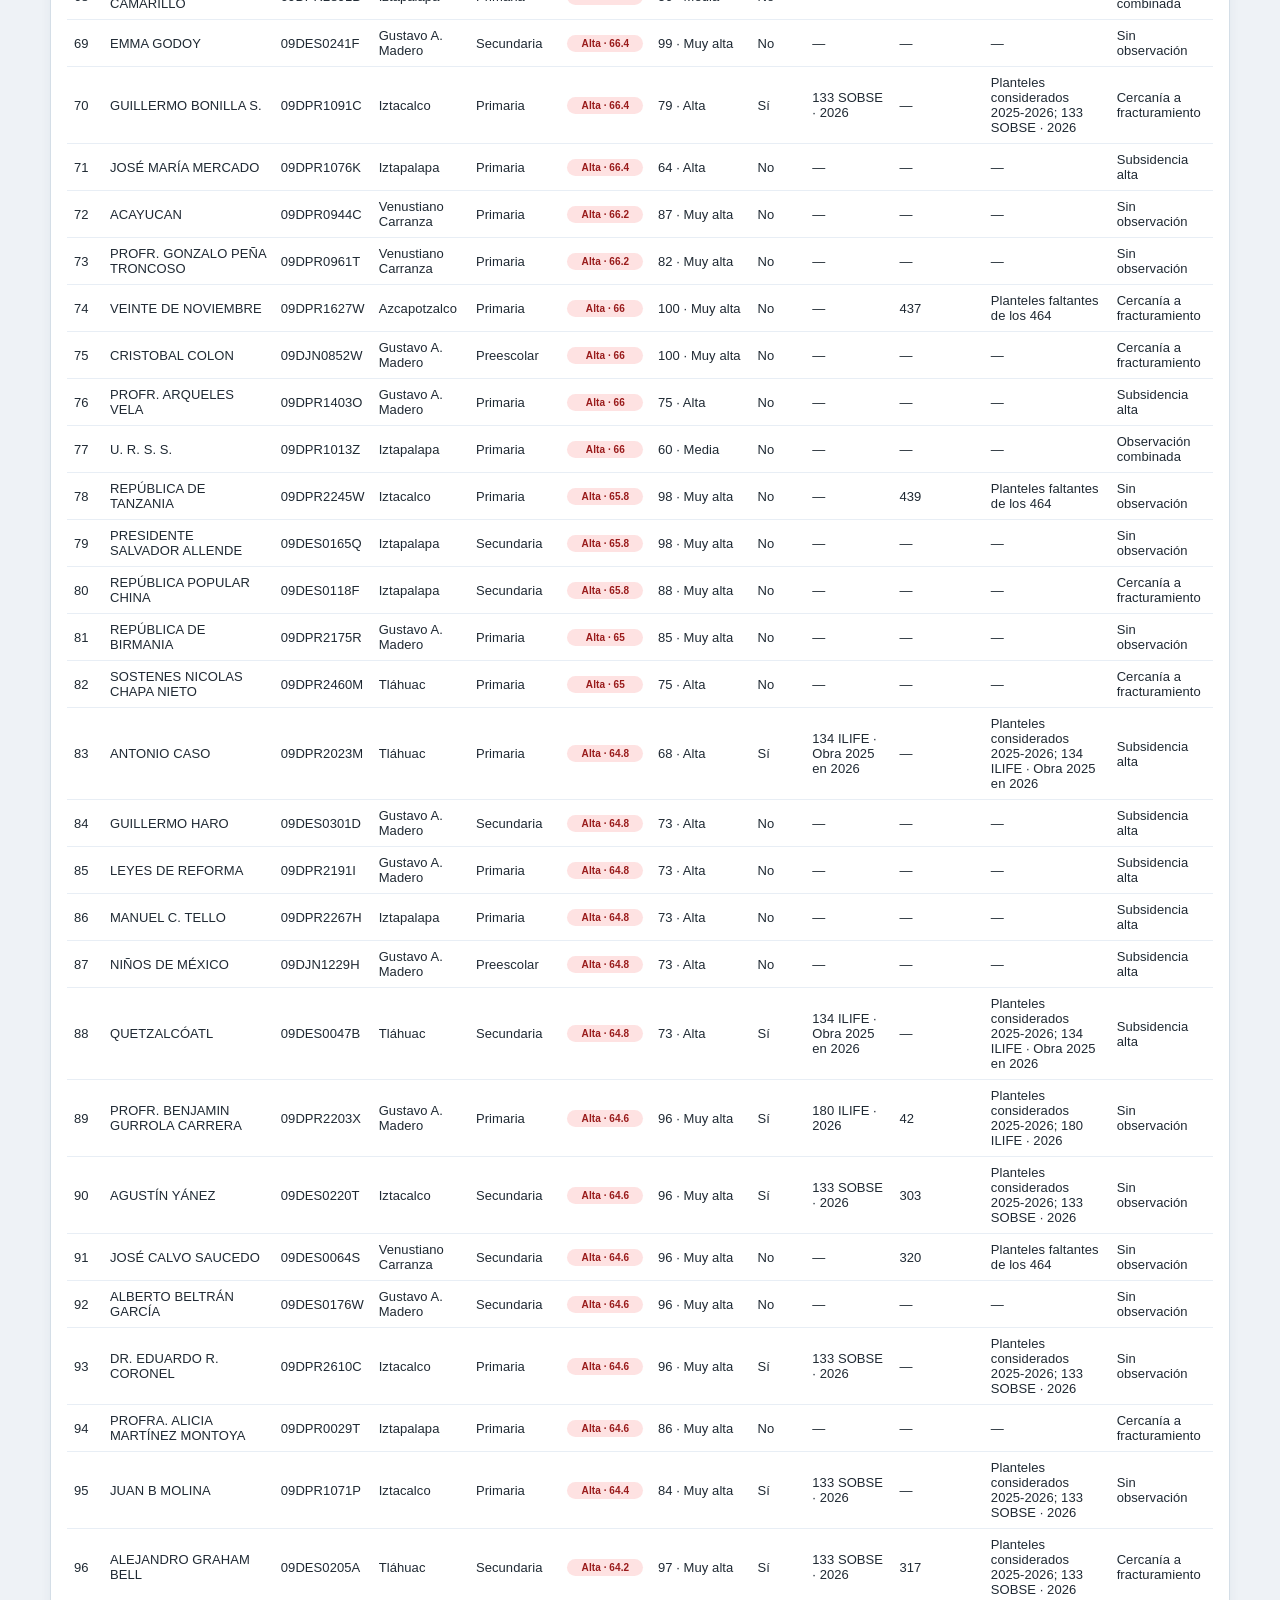
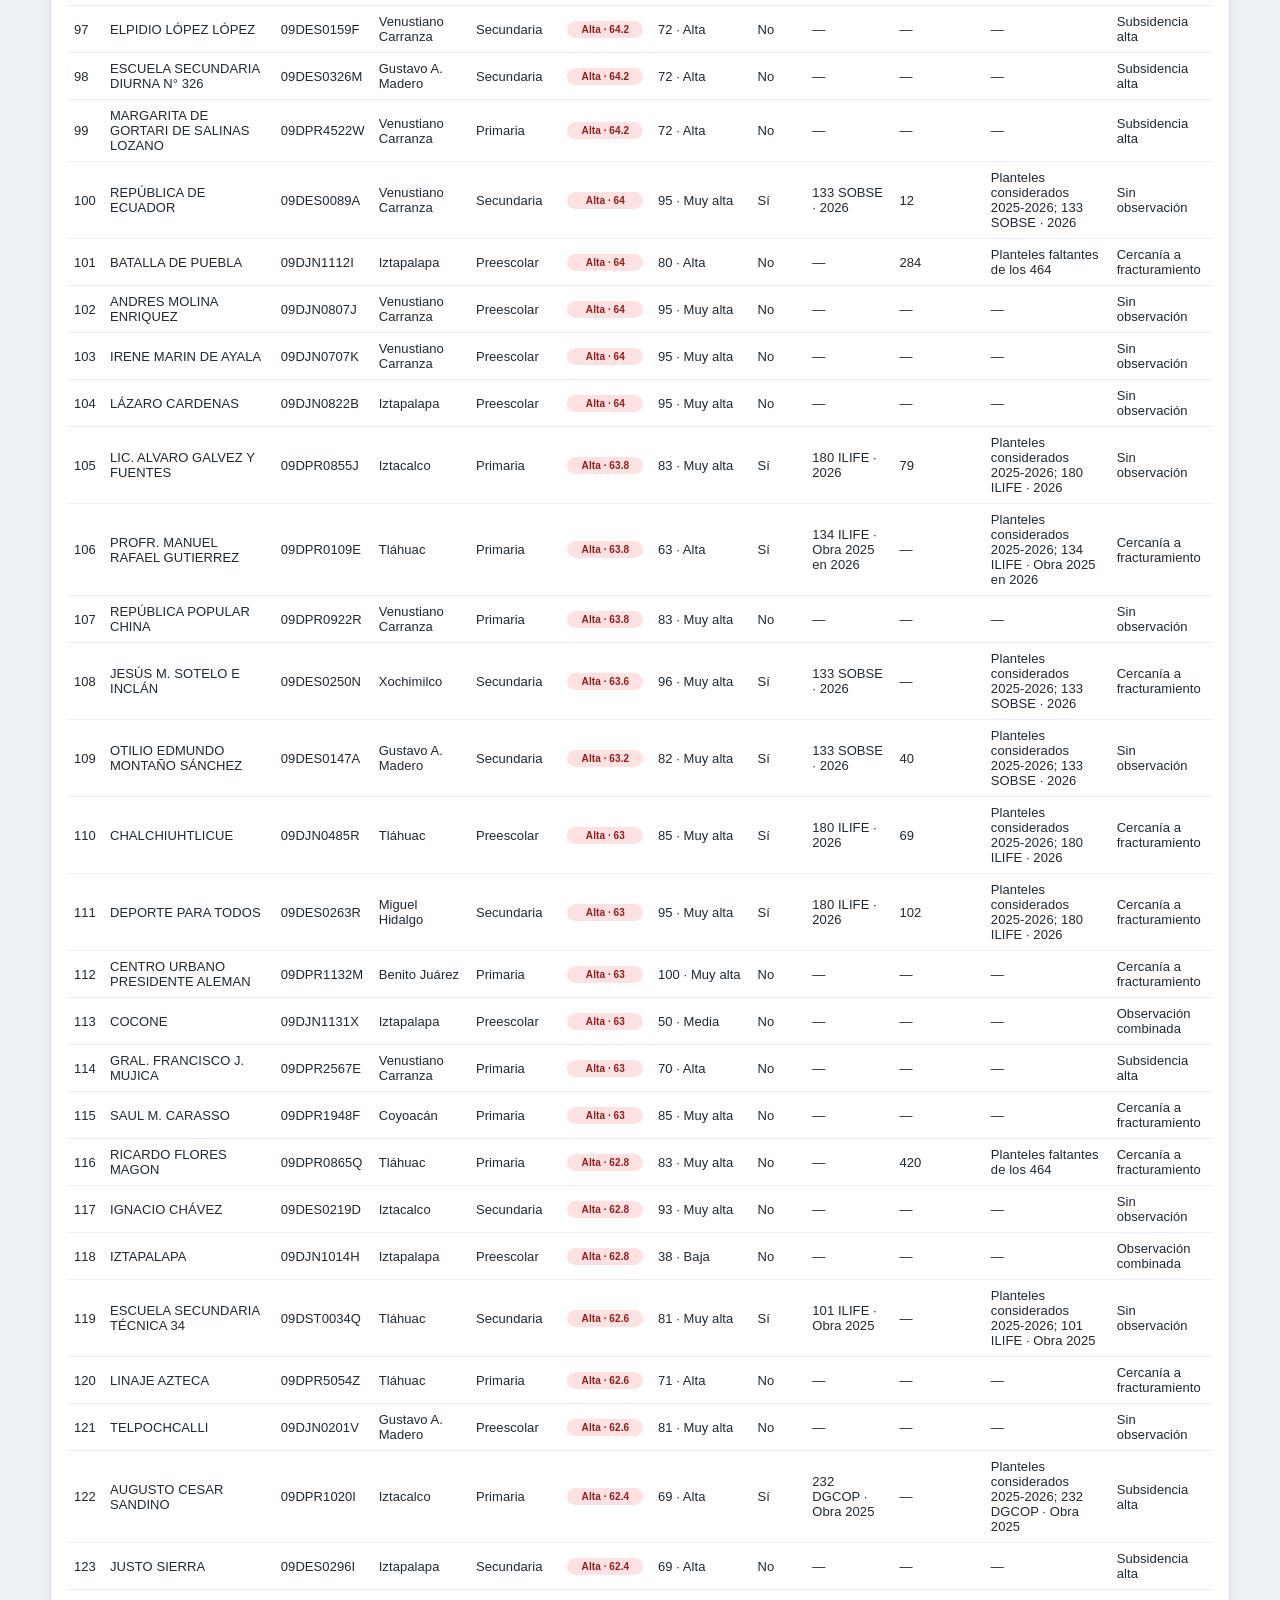
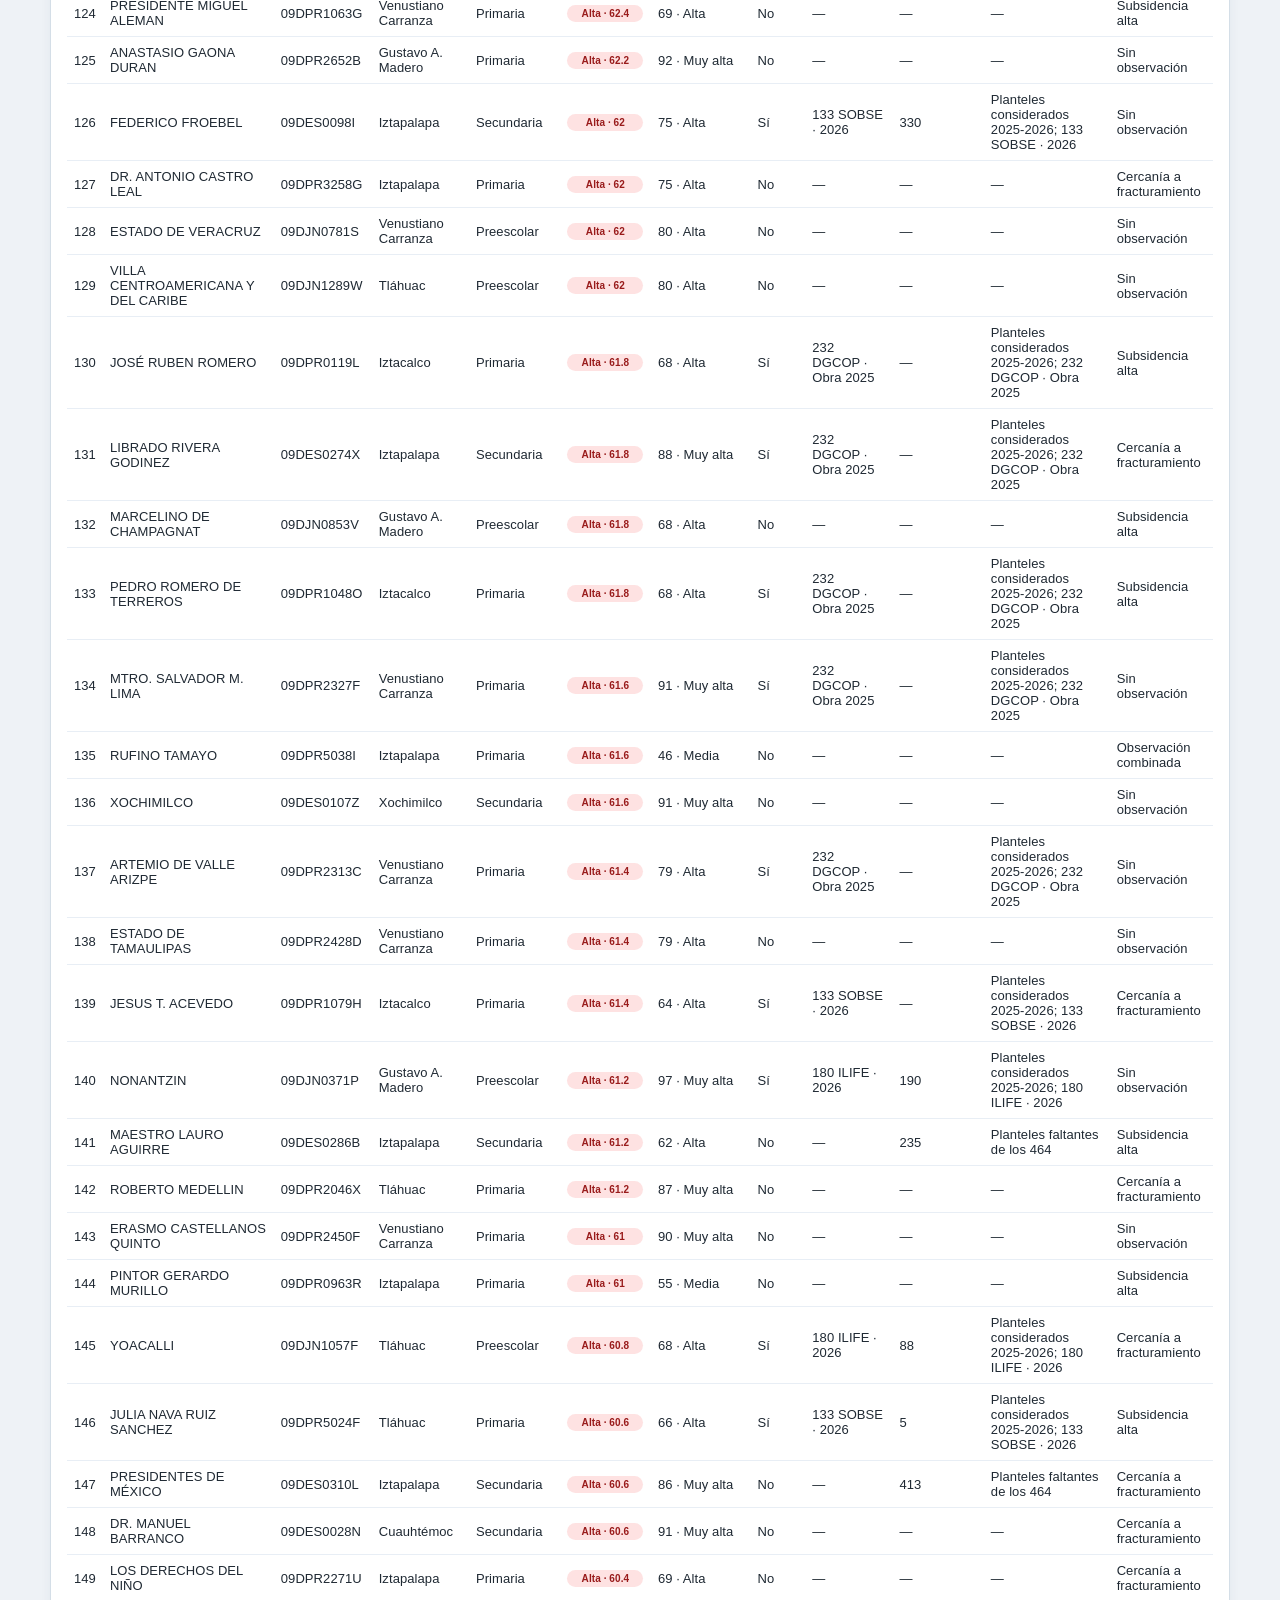
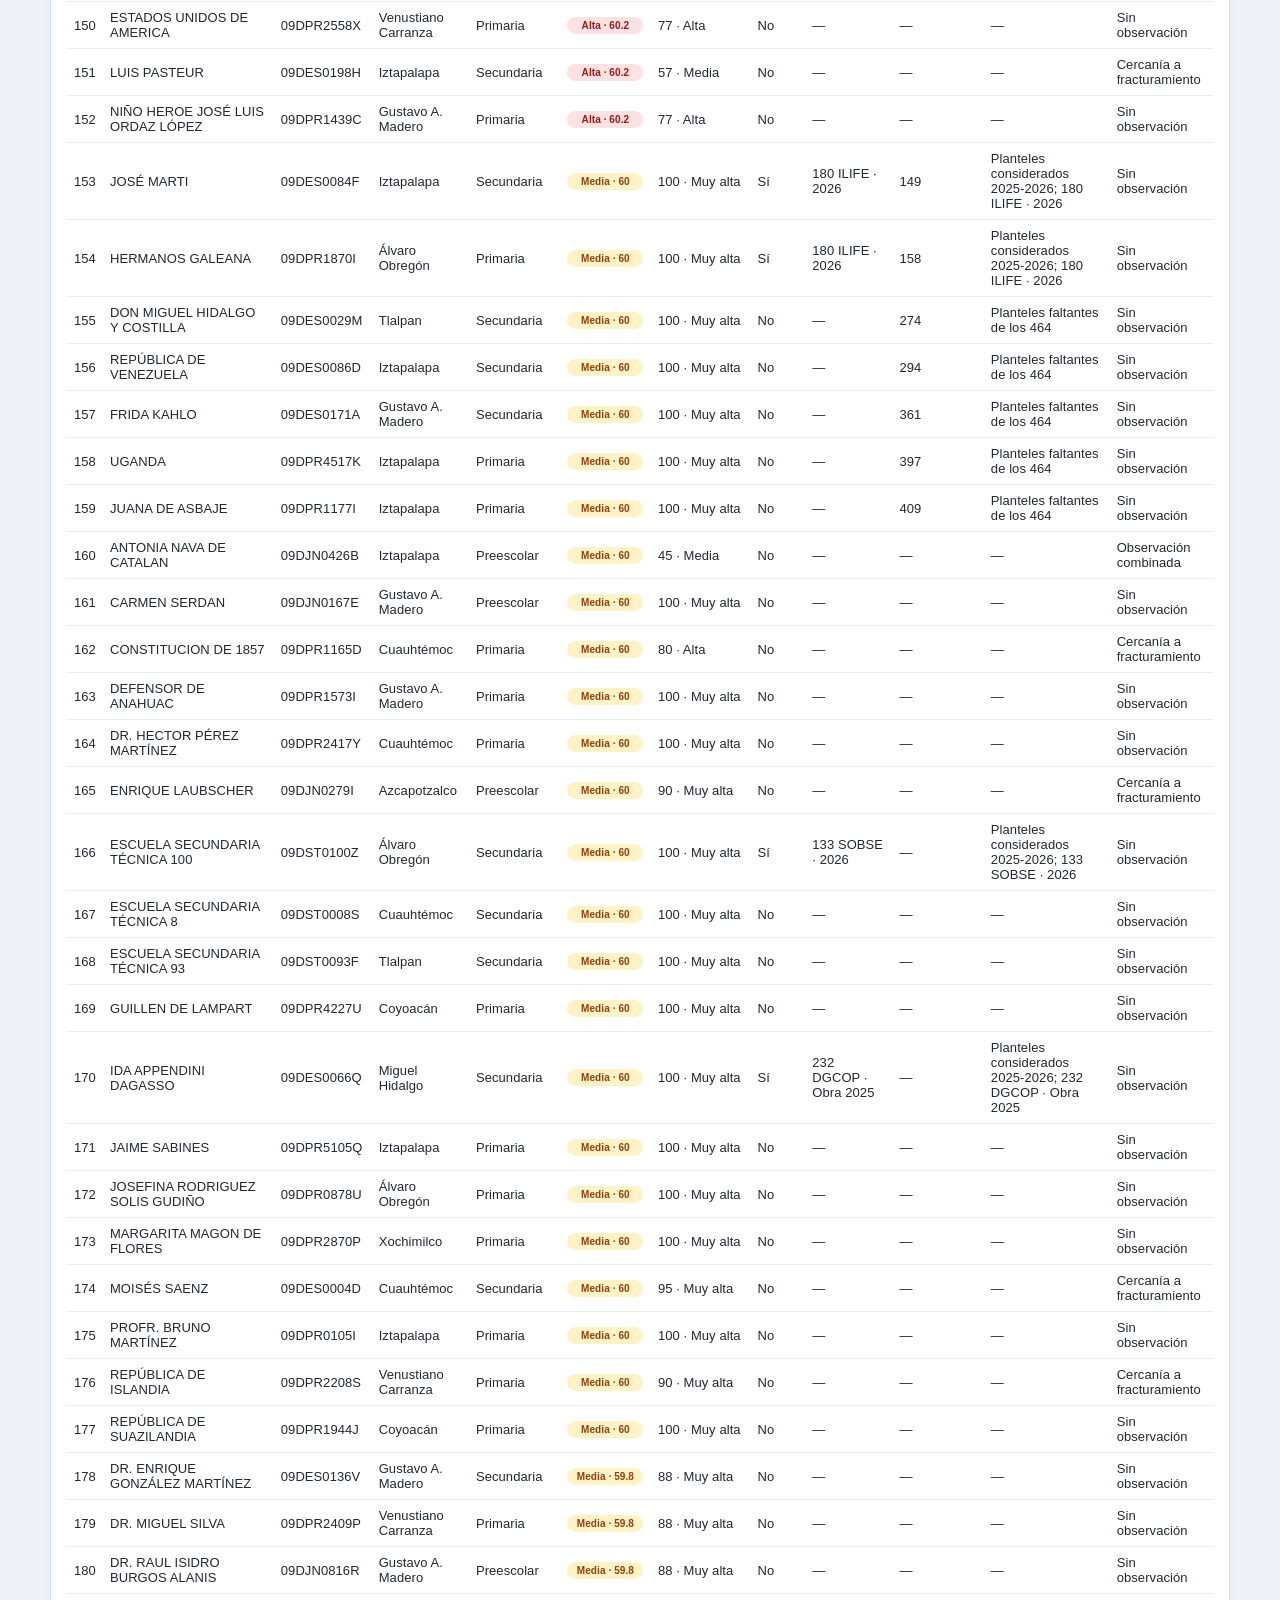
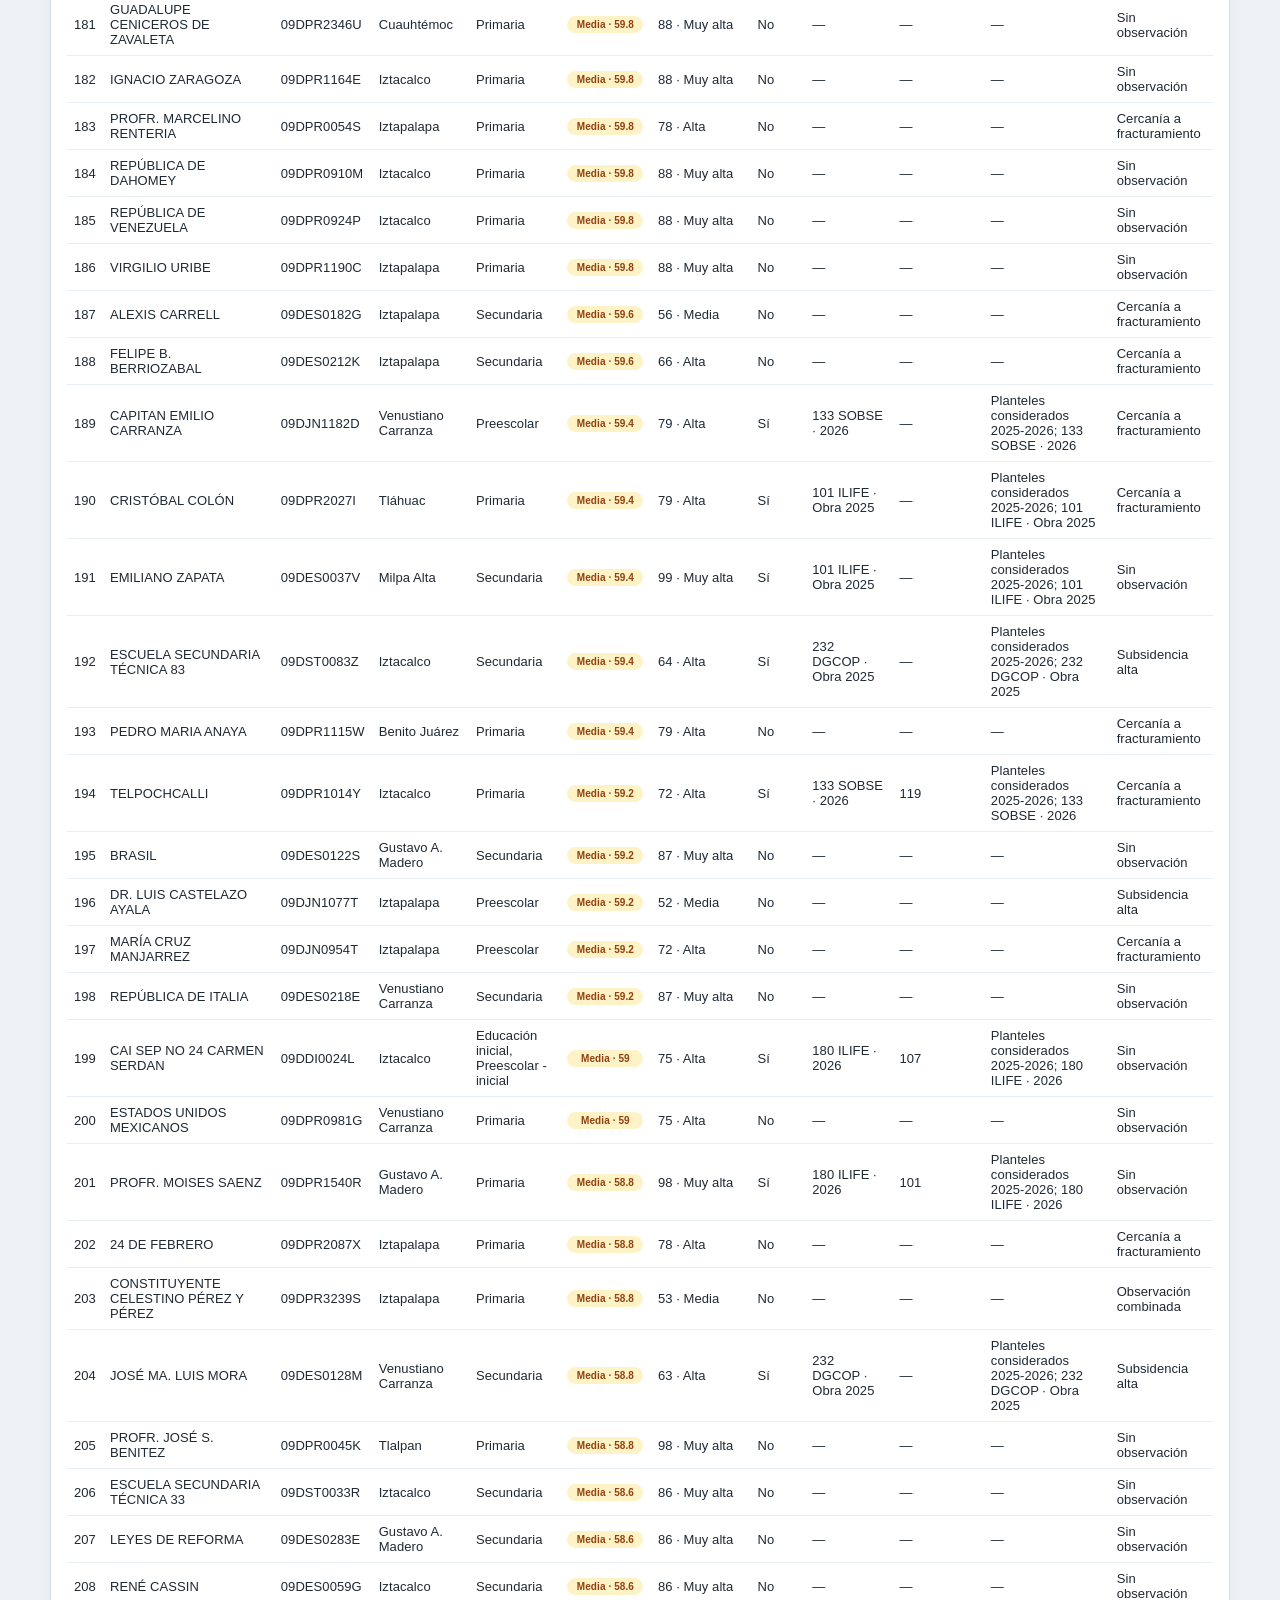
==== commit 6644b26b: "Infrafinalptm" ====
--- a/estadisticas.html
+++ b/estadisticas.html
@@ -85,7 +85,7 @@
     <section class="table-panel"><h2>Resultados por alcaldía</h2><table><thead><tr><th>Alcaldía</th><th id="stAlcaldiaUnit">Inmuebles</th><th>Alta o muy alta</th><th>Con mejora</th><th>Con apoyo previo</th><th>Proporción</th></tr></thead><tbody id="tablaAlcaldia"></tbody></table></section>
     <section class="table-panel"><h2 id="stRankingTitle">CCT del resultado</h2><table><thead><tr><th>#</th><th>Plantel / inmueble</th><th>CCT</th><th>Alcaldía</th><th>Nivel</th><th>Prioridad final</th><th>Mantenimiento</th><th>Apoyo previo</th><th>Mejoras recibidas</th><th>Clasificación 1,2,3</th><th>Mejoras vinculadas</th><th>Observación</th></tr></thead><tbody id="tablaRanking"></tbody></table><p class="stats-table-note">La tabla muestra hasta 500 resultados; los indicadores y distribuciones consideran el total filtrado.</p></section>
   </main>
-  <script src="cct_master.js?v=20261001-base-madre"></script>
-  <script src="estadisticas.js?v=20261001-base-madre"></script>
+  <script src="cct_master.js?v=20261001-cct-homologados"></script>
+  <script src="estadisticas.js?v=20261001-cct-homologados"></script>
 </body>
 </html>
